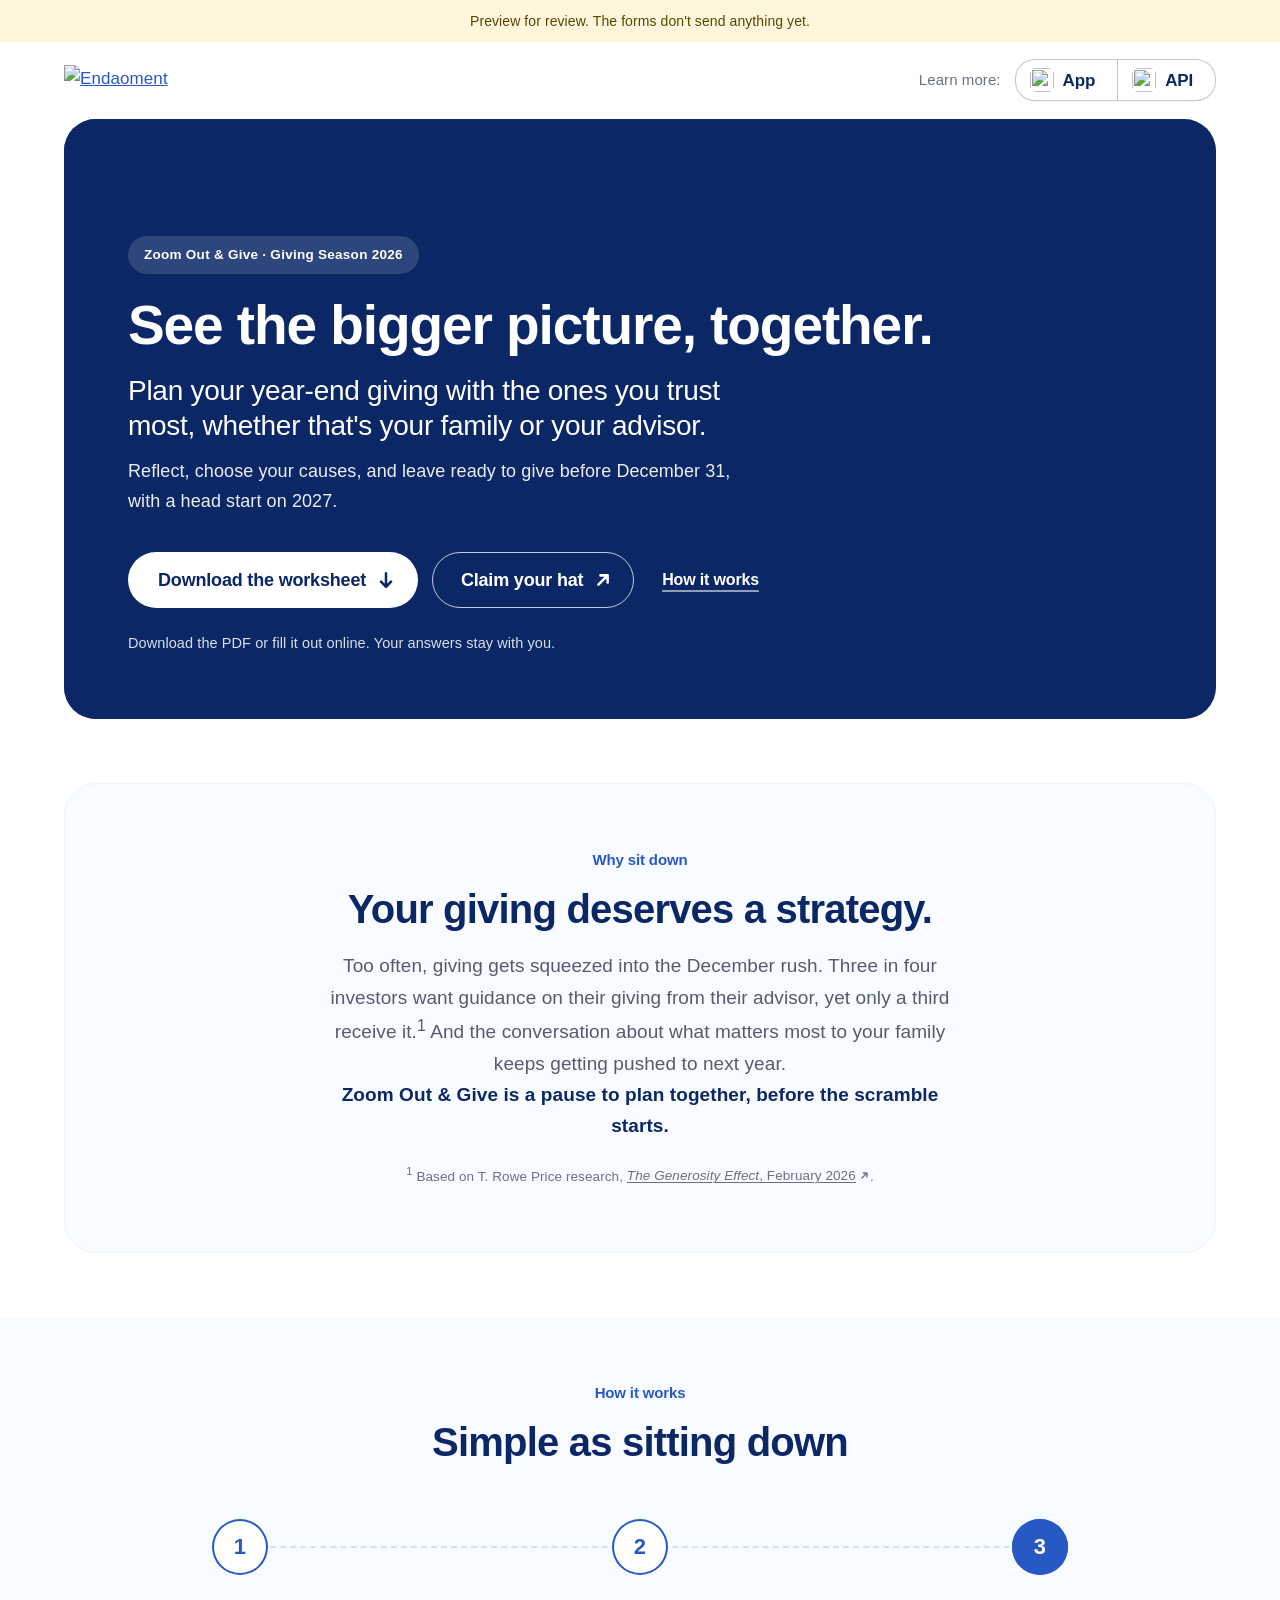
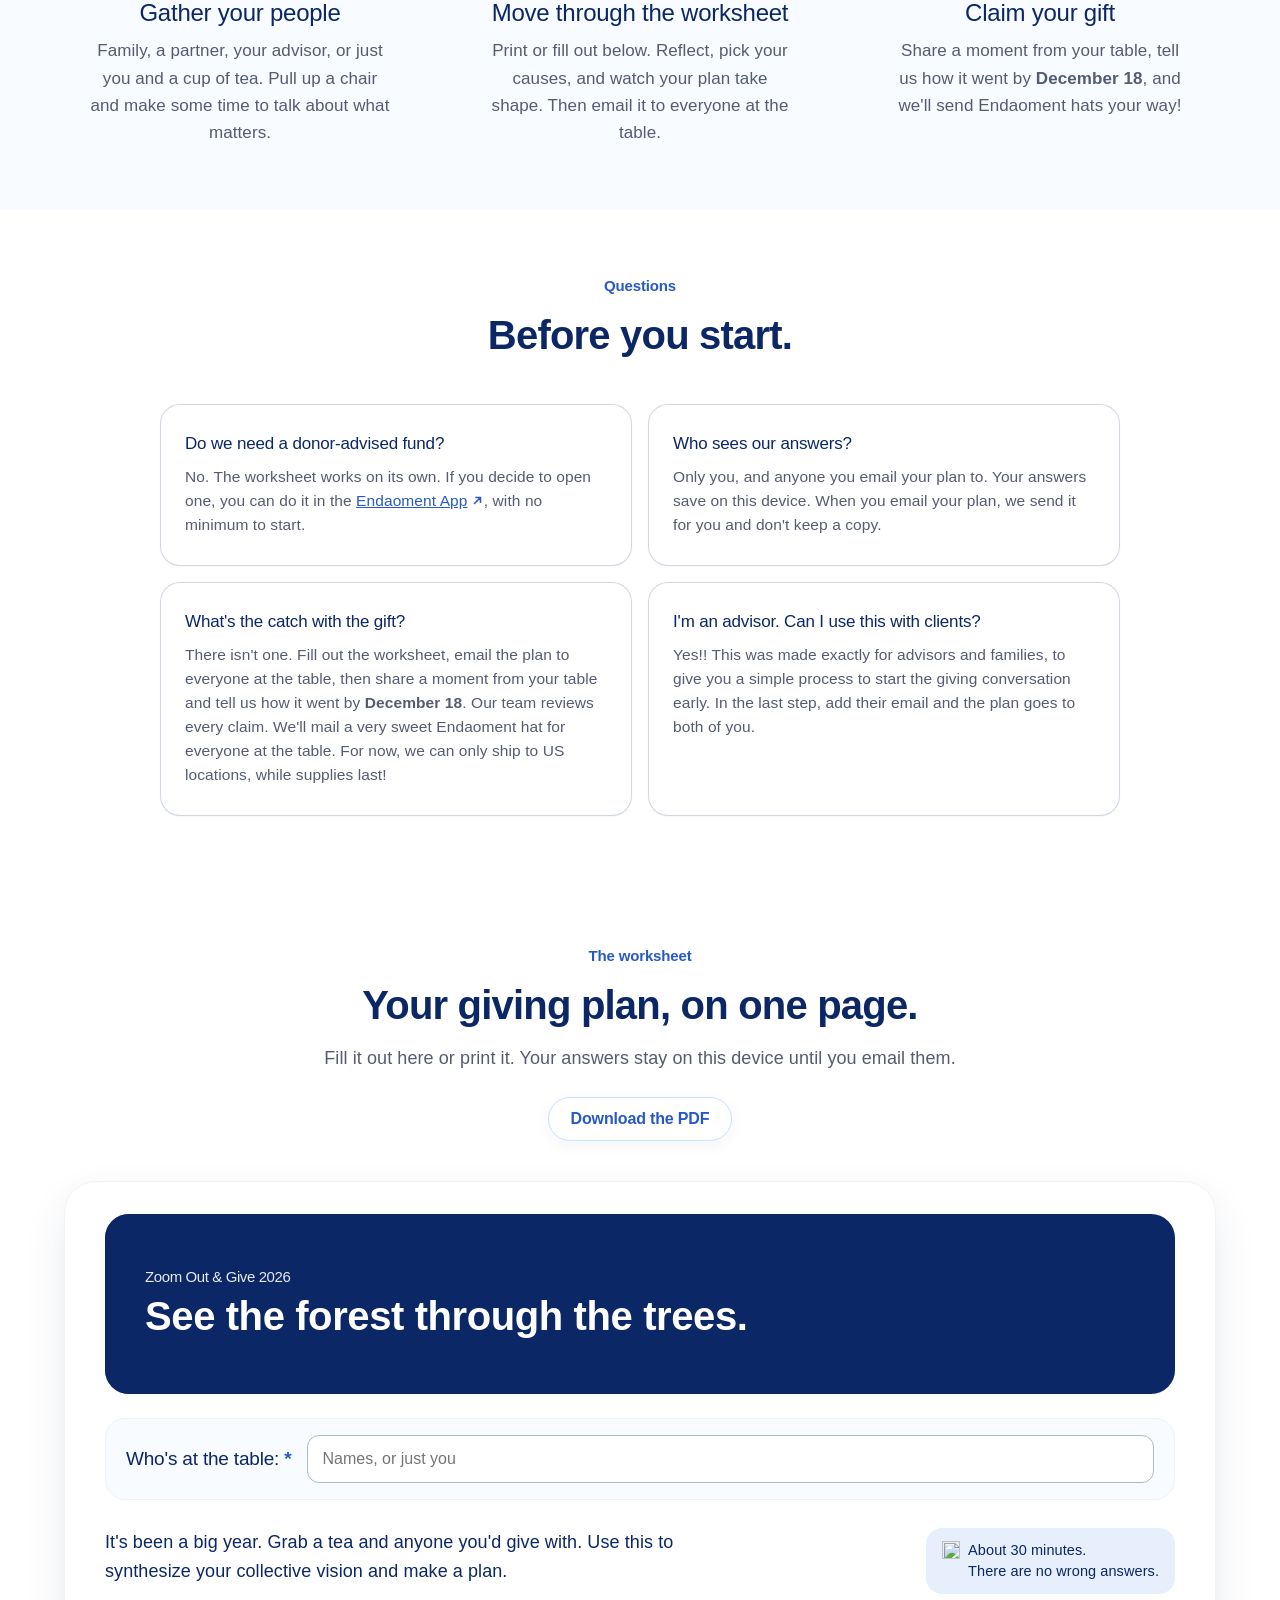
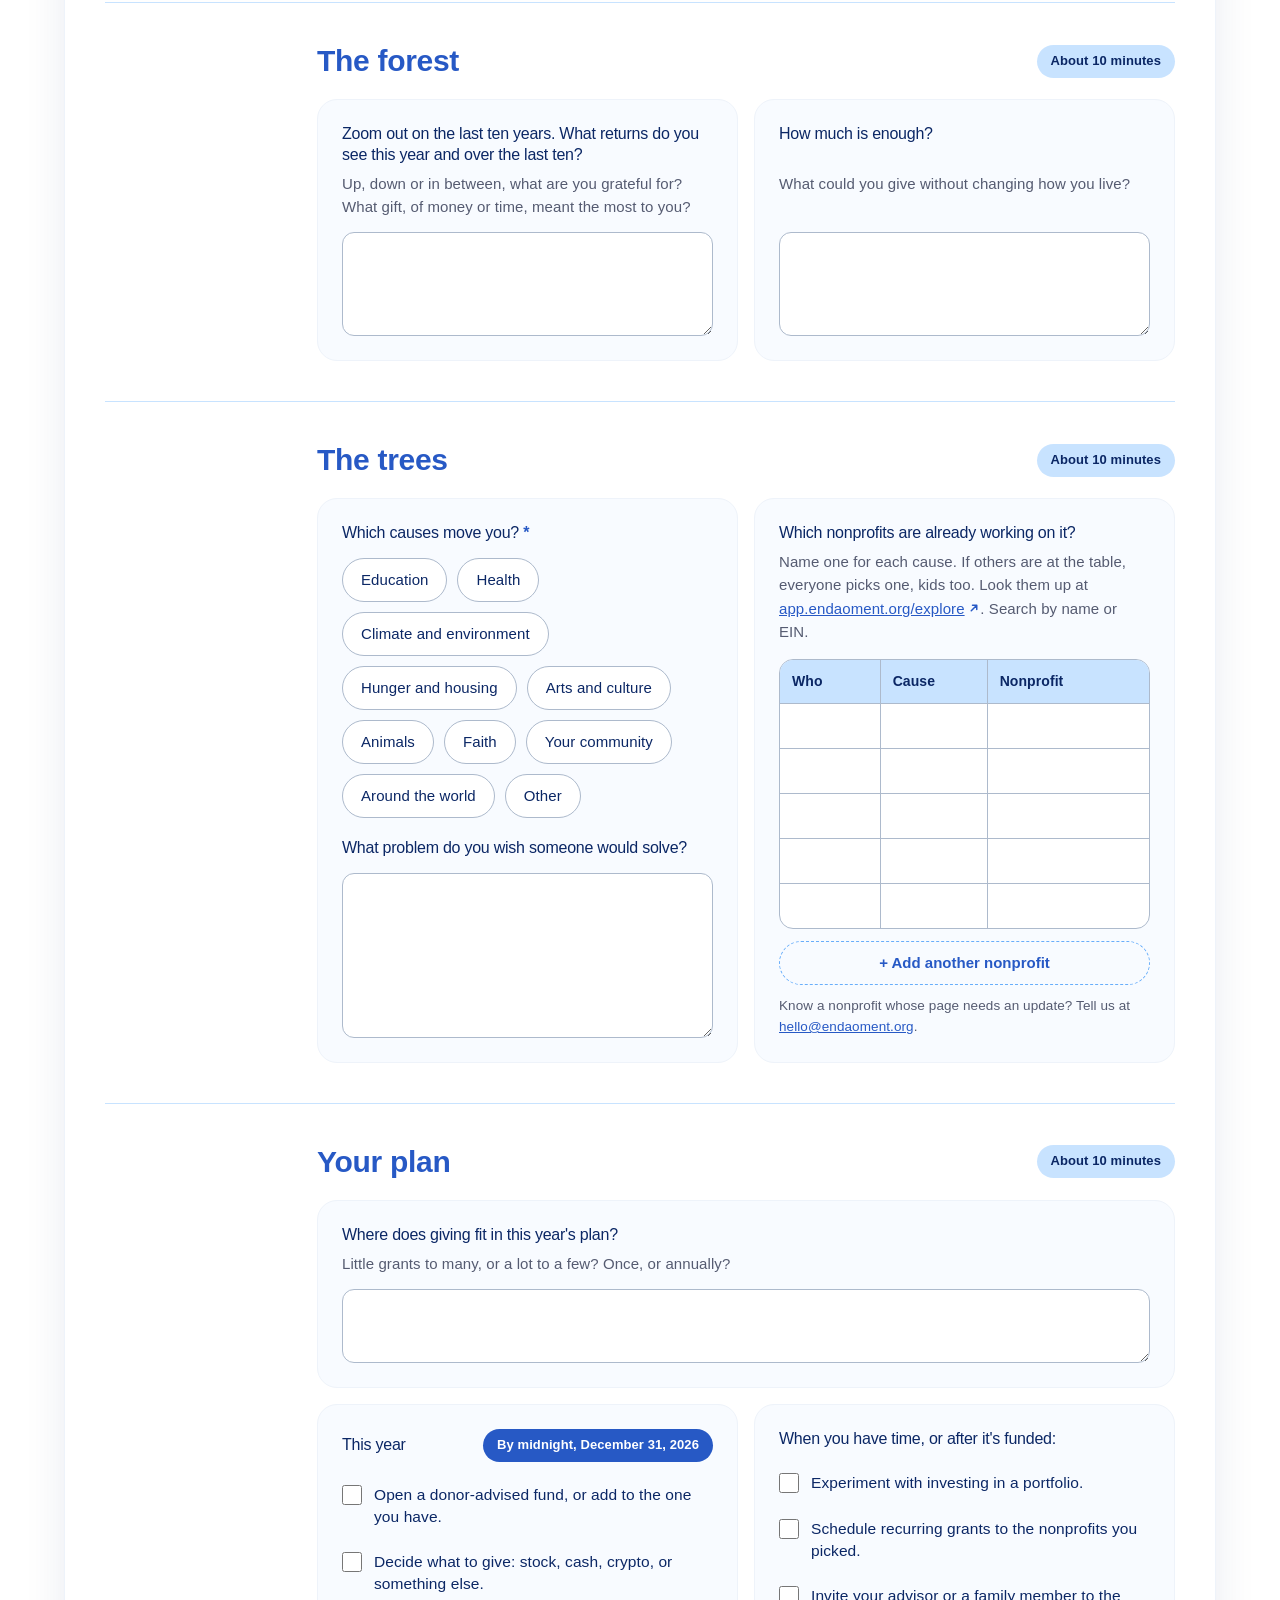
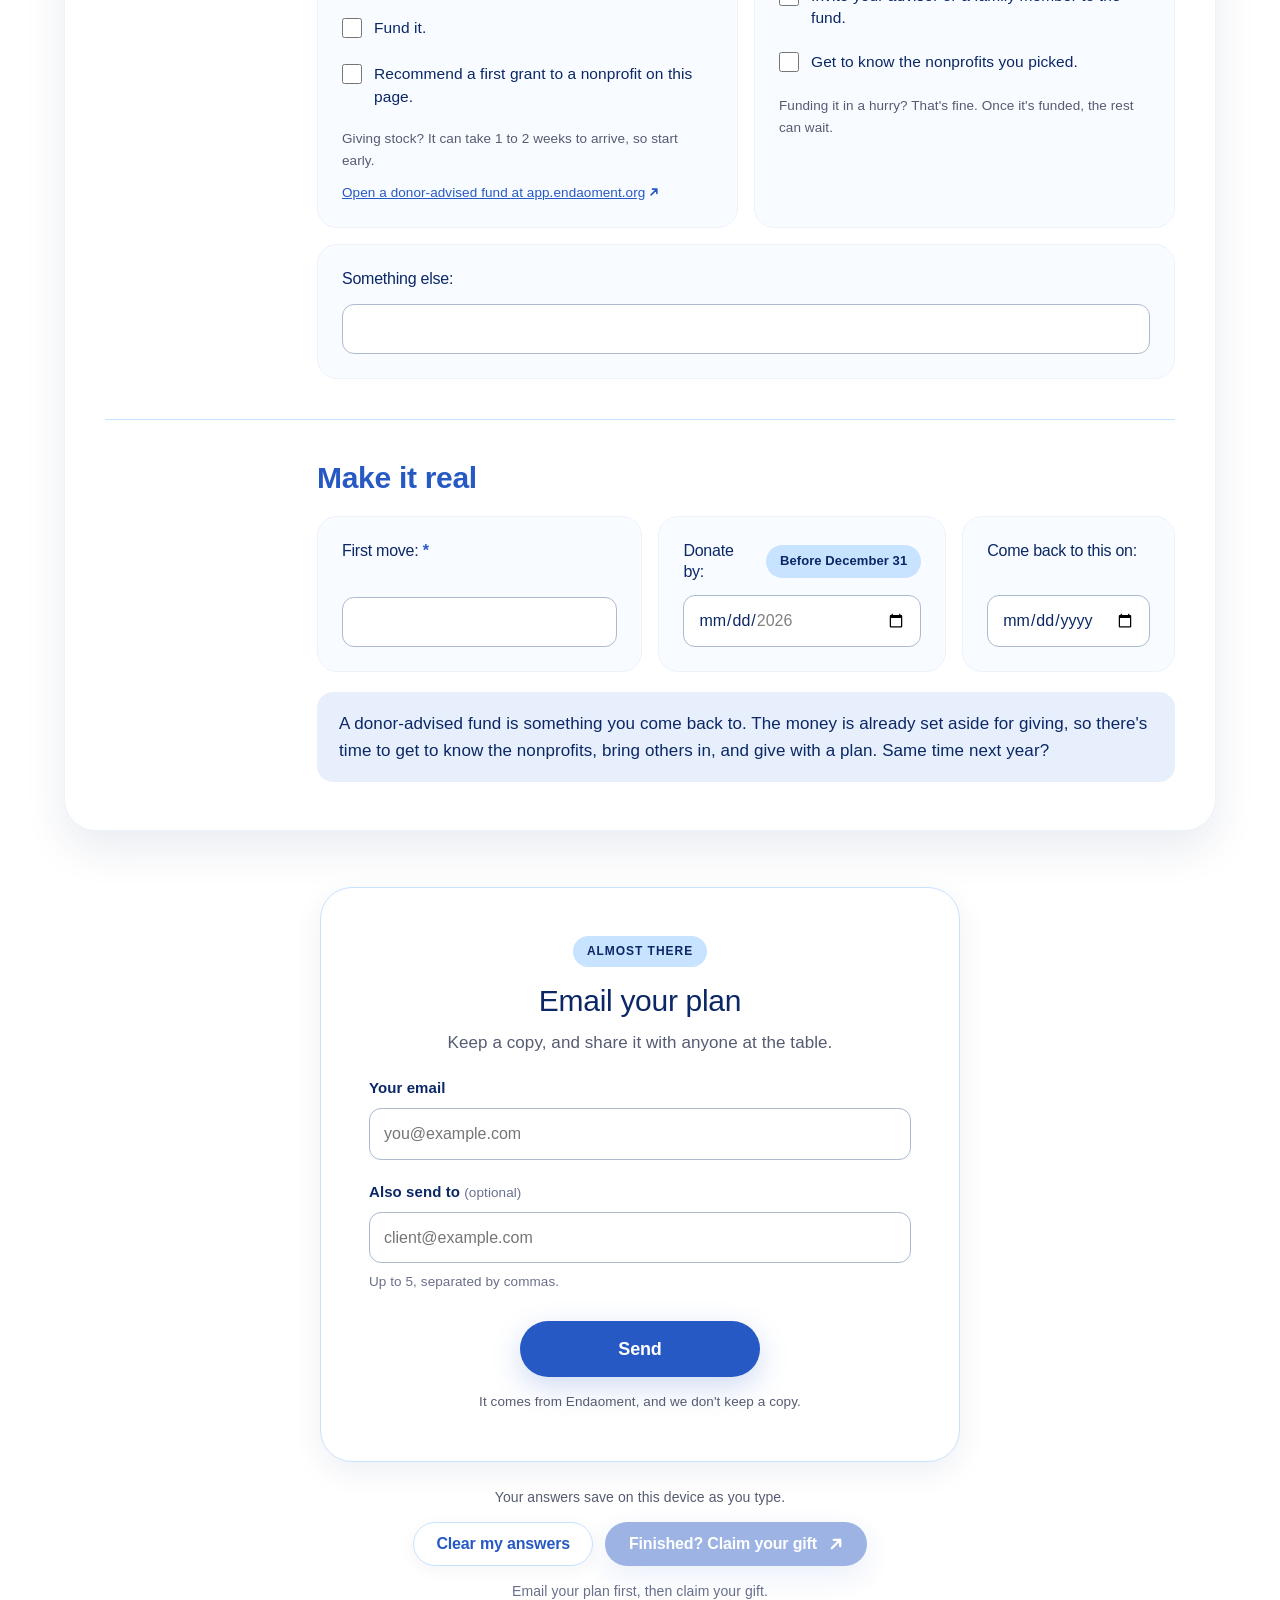
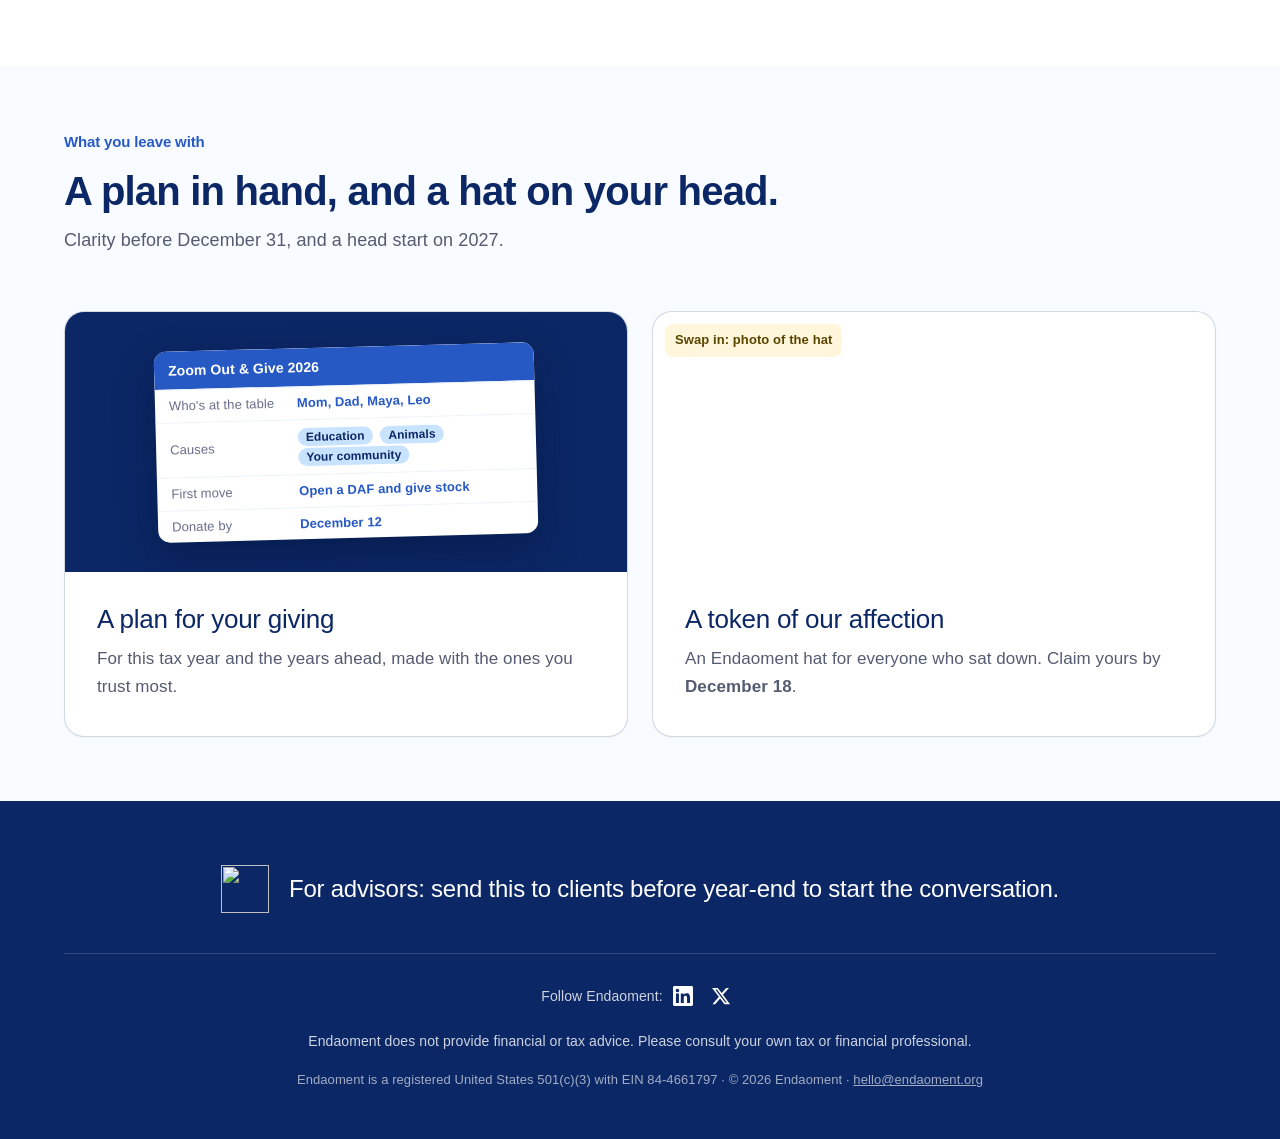
==== index.html @ 4a1931e8 "Claim intro: Haven't done it yet? in bold" ====
<!doctype html>
<html lang="en">
<head>
<meta charset="utf-8">
<meta name="viewport" content="width=device-width, initial-scale=1">
<title>Zoom Out &amp; Give 2026 | Endaoment</title>
<meta name="description" content="Zoom Out &amp; Give: a giving exercise for the end of the year. Plan your giving with your people on one page, then claim your gift.">
<meta property="og:title" content="Zoom Out &amp; Give 2026">
<meta property="og:description" content="See the bigger picture, together. Plan your year-end giving with the ones you trust most.">
<meta property="og:type" content="website">
<meta property="og:site_name" content="Endaoment">
<meta property="og:url" content="https://__SITE_URL__/">
<meta property="og:image" content="https://__SITE_URL__/assets/og.jpg">
<meta property="og:image:width" content="1200">
<meta property="og:image:height" content="630">
<meta name="twitter:card" content="summary_large_image">
<meta name="robots" content="noindex">
<meta name="color-scheme" content="light">
<link rel="preload" href="assets/forest.webp" as="image" type="image/webp">
<link rel="stylesheet" href="assets/site.css?v=boldnotyet">
</head>
<body>
<div class="preview-bar" id="preview-bar" hidden>Preview for review. The forms don't send anything yet.</div>

<header class="site-head">
  <div class="wrap">
    <a href="https://endaoment.org" aria-label="Endaoment home"><img src="assets/logo-endaoment-blue.svg" alt="Endaoment" width="145" height="30"></a>
    <nav class="head-links" aria-label="Learn more about Endaoment"><span class="head-label">Learn more:</span> <a href="https://endaoment.org/app" target="_blank" rel="noopener" aria-label="Endaoment App"><img src="assets/icon-endaoment-app.svg" alt="" width="24" height="24">App</a> <a href="https://endaoment.org/api" target="_blank" rel="noopener" aria-label="Endaoment API"><img src="assets/icon-endaoment-api.svg" alt="" width="24" height="24">API</a></nav>
  </div>
</header>

<main>
  <div class="wrap">
    <div class="hero">
      <div class="hero-inner">
        <span class="kicker">Zoom Out &amp; Give · Giving Season 2026</span>
        <h1>See the bigger picture, together.</h1>
        <p class="hero-what">Plan your year-end giving with the ones you trust most, whether that's your family or your advisor.</p>
        <p class="lede">Reflect, choose your causes, and leave ready to give before December 31, with a head start on 2027.</p>
        <div class="btn-row">
          <a class="btn btn-light" href="#worksheet" id="hero-ws">Start the worksheet</a>
          <a class="btn btn-ghost claim-link" href="claim/">Claim your hat</a>
          <a class="btn btn-quiet" href="#how">How it works</a>
        </div>
        <p class="meta">Download the PDF or fill it out online. Your answers stay with you.</p>
      </div>
    </div>
  </div>

  <section id="why">
    <div class="wrap">
      <div class="why-band">
        <div class="section-head">
          <div class="eyebrow">Why sit down</div>
          <h2>Your giving deserves a strategy.</h2>
          <div class="why-text">
            <p>Too often, giving gets squeezed into the December rush. Three in four investors want guidance on their giving from their advisor, yet only a third receive it.<sup>1</sup> And the conversation about what matters most to your family keeps getting pushed to next year.</p>
            <p>Zoom Out &amp; Give is a pause to plan together, before the scramble starts.</p>
            <p class="why-source"><sup>1</sup> Based on T. Rowe Price research, <a href="https://www.troweprice.com/en/us/press/2026/press-release--t--rowe-price-survey-finds-charitable-giving-plan" target="_blank" rel="noopener"><em>The Generosity Effect</em>, February 2026</a>.</p>
          </div>
        </div>
      </div>
    </div>
  </section>

  <section id="how">
    <div class="wrap">
      <div class="section-head">
        <div class="eyebrow">How it works</div>
        <h2>Simple as sitting down</h2>
      </div>
      <ol class="steps">
        <li><span class="num">1</span><h3>Gather your people</h3><p>Family, a partner, your advisor, or just you and a cup of tea. Pull up a chair and make some time to talk about what matters.</p></li>
        <li><span class="num">2</span><h3>Move through the worksheet</h3><p>Print or fill out below. Reflect, pick your causes, and watch your plan take shape. Then email it to everyone at the table.</p></li>
        <li><span class="num">3</span><h3>Claim your gift</h3><p>Share a moment from your table, tell us how it went by <strong>December 18</strong>, and we'll send Endaoment hats your way!</p></li>
      </ol>
    </div>
  </section>

  <section id="faq">
    <div class="wrap">
      <div class="section-head">
        <div class="eyebrow">Questions</div>
        <h2>Before you start.</h2>
      </div>
      <div class="faq">
        <article class="faq-card"><h3>Do we need a donor-advised fund?</h3><p>No. The worksheet works on its own. If you decide to open one, you can do it in the <a href="https://app.endaoment.org" target="_blank" rel="noopener">Endaoment App</a>, with no minimum to start.</p></article>
        <article class="faq-card"><h3>Who sees our answers?</h3><p>Only you, and anyone you email your plan to. Your answers save on this device. When you email your plan, we send it for you and don't keep a copy.</p></article>
        <article class="faq-card"><h3>What's the catch with the gift?</h3><p>There isn't one. Fill out the worksheet, email the plan to everyone at the table, then share a moment from your table and tell us how it went by <strong>December 18</strong>. Our team reviews every claim. We'll mail a very sweet Endaoment hat for everyone at the table. For now, we can only ship to US locations, while supplies last!</p></article>
        <article class="faq-card"><h3>I'm an advisor. Can I use this with clients?</h3><p>Yes!! This was made exactly for advisors and families, to give you a simple process to start the giving conversation early. In the last step, add their email and the plan goes to both of you.</p></article>
      </div>
    </div>
  </section>

  <section id="worksheet">
    <div class="wrap">
      <div class="ws-intro">
        <div class="section-head">
          <div class="eyebrow">The worksheet</div>
          <h2>Your giving plan, on one page.</h2>
          <p>Fill it out here or print it. Your answers stay on this device until you email them.</p>
        </div>
        <div class="btn-row">
          <a class="btn btn-outline" id="pdf-link" href="#" download>Download the PDF</a>
          <button class="btn btn-outline" type="button" id="print-btn">Download PDF</button>
        </div>
      </div>

      <form id="ws" autocomplete="off" onsubmit="return false">
        <div class="ws-banner"><h3><span class="small">Zoom Out &amp; Give 2026</span>See the forest through the trees.</h3></div>
        <div class="field-who"><label for="who">Who's at the table: <span class="req">*</span></label><input id="who" name="who" type="text" placeholder="Names, or just you"></div>
        <div class="ws-lead">
          <p>It's been a big year. Grab a tea and anyone you'd give with. Use this to synthesize your collective vision and make a plan.</p>
          <div class="time"><img src="assets/icon-clock.svg" alt="" width="18" height="18"><span>About 30 minutes.<br>There are no wrong answers.</span></div>
        </div>

        <div class="ws-section">
          <div class="ws-art" style="background-image:url(assets/hills.webp)" aria-hidden="true"></div>
          <div>
            <div class="ws-title"><h3>The forest</h3><span class="pill">About 10 minutes</span></div>
            <div class="ws-cards">
              <div class="ws-card">
                <label class="q" for="q-right">Zoom out on the last ten years. What returns do you see this year and over the last ten?</label>
                <p class="nudge">Up, down or in between, what are you grateful for? What gift, of money or time, meant the most to you?</p>
                <textarea id="q-right" name="right"></textarea>
              </div>
              <div class="ws-card">
                <label class="q" for="q-enough">How much is enough?</label>
                <p class="nudge">What could you give without changing how you live?</p>
                <textarea id="q-enough" name="enough"></textarea>
              </div>
            </div>
          </div>
        </div>

        <div class="ws-section">
          <div class="ws-art" style="background-image:url(assets/tree.webp)" aria-hidden="true"></div>
          <div>
            <div class="ws-title"><h3>The trees</h3><span class="pill">About 10 minutes</span></div>
            <div class="ws-cards">
              <div class="ws-card">
                <p class="q" id="causes-q">Which causes move you? <span class="req">*</span></p>
                <div class="chips" role="group" aria-labelledby="causes-q">
                  <label class="chip"><input type="checkbox" name="cause" value="Education"><span>Education</span></label>
                  <label class="chip"><input type="checkbox" name="cause" value="Health"><span>Health</span></label>
                  <label class="chip"><input type="checkbox" name="cause" value="Climate and environment"><span>Climate and environment</span></label>
                  <label class="chip"><input type="checkbox" name="cause" value="Hunger and housing"><span>Hunger and housing</span></label>
                  <label class="chip"><input type="checkbox" name="cause" value="Arts and culture"><span>Arts and culture</span></label>
                  <label class="chip"><input type="checkbox" name="cause" value="Animals"><span>Animals</span></label>
                  <label class="chip"><input type="checkbox" name="cause" value="Faith"><span>Faith</span></label>
                  <label class="chip"><input type="checkbox" name="cause" value="Your community"><span>Your community</span></label>
                  <label class="chip"><input type="checkbox" name="cause" value="Around the world"><span>Around the world</span></label>
                  <label class="chip"><input type="checkbox" name="cause" value="Other"><span>Other</span></label>
                </div>
                <input class="cause-other" id="cause-other" name="cause_other" type="text" maxlength="80" placeholder="What's the cause?" aria-label="Other cause" hidden>
                <label class="q" for="q-problem" style="display:block;margin-top:20px">What problem do you wish someone would solve?</label>
                <textarea id="q-problem" name="problem"></textarea>
              </div>
              <div class="ws-card">
                <p class="q">Which nonprofits are already working on it?</p>
                <p class="nudge">Name one for each cause. If others are at the table, everyone picks one, kids too. Look them up at <a href="https://app.endaoment.org/explore" target="_blank" rel="noopener">app.endaoment.org/explore</a>. Search by name or EIN.</p>
                <table class="np-table">
                  <thead><tr><th scope="col">Who</th><th scope="col">Cause</th><th scope="col">Nonprofit</th></tr></thead>
                  <tbody id="np-body"></tbody>
                </table>
                <button class="add-row no-print" type="button" id="np-add">+ Add another nonprofit</button>
                <p class="tiny">Know a nonprofit whose page needs an update? Tell us at <a href="mailto:hello@endaoment.org">hello@endaoment.org</a>.</p>
              </div>
            </div>
          </div>
        </div>

        <div class="ws-section">
          <div class="ws-art" style="background-image:url(assets/table.webp)" aria-hidden="true"></div>
          <div>
            <div class="ws-title"><h3>Your plan</h3><span class="pill">About 10 minutes</span></div>
            <div class="ws-cards">
              <div class="ws-card full">
                <label class="q" for="q-fit">Where does giving fit in this year's plan?</label>
                <p class="nudge">Little grants to many, or a lot to a few? Once, or annually?</p>
                <textarea id="q-fit" name="fit" style="min-height:70px"></textarea>
              </div>
              <div class="ws-card">
                <div class="plan-head"><p class="q">This year</p><span class="pill">By midnight, December 31, 2026</span></div>
                <ul class="checklist">
                  <li><label><input type="checkbox" name="now1">Open a donor-advised fund, or add to the one you have.</label></li>
                  <li><label><input type="checkbox" name="now2">Decide what to give: stock, cash, crypto, or something else.</label></li>
                  <li><label><input type="checkbox" name="now3">Fund it.</label></li>
                  <li><label><input type="checkbox" name="now4">Recommend a first grant to a nonprofit on this page.</label></li>
                </ul>
                <p class="tiny">Giving stock? It can take 1 to 2 weeks to arrive, so start early.</p>
                <p class="tiny"><a href="https://app.endaoment.org" target="_blank" rel="noopener">Open a donor-advised fund at app.endaoment.org</a></p>
              </div>
              <div class="ws-card">
                <p class="q">When you have time, or after it's funded:</p>
                <ul class="checklist">
                  <li><label><input type="checkbox" name="later1">Experiment with investing in a portfolio.</label></li>
                  <li><label><input type="checkbox" name="later2">Schedule recurring grants to the nonprofits you picked.</label></li>
                  <li><label><input type="checkbox" name="later3">Invite your advisor or a family member to the fund.</label></li>
                  <li><label><input type="checkbox" name="later4">Get to know the nonprofits you picked.</label></li>
                </ul>
                <p class="tiny">Funding it in a hurry? That's fine. Once it's funded, the rest can wait.</p>
              </div>
              <div class="ws-card full">
                <label class="q" for="q-else">Something else:</label>
                <input id="q-else" name="else" type="text">
              </div>
            </div>
          </div>
        </div>

        <div class="ws-section">
          <div class="ws-art" style="background-image:url(assets/night.webp)" aria-hidden="true"></div>
          <div>
            <div class="ws-title"><h3>Make it real</h3></div>
            <div class="commit">
              <div class="ws-card"><label class="q" for="c-move">First move: <span class="req">*</span></label><input id="c-move" name="move" type="text"></div>
              <div class="ws-card"><div class="plan-head"><label class="q" for="c-done">Donate by:</label><span class="pill soft">Before December 31</span></div><input id="c-done" name="done" type="date" min="2026-10-01" max="2026-12-31"></div>
              <div class="ws-card"><label class="q" for="c-back">Come back to this on:</label><input id="c-back" name="back" type="date" min="2026-10-01"></div>
            </div>
            <p class="daf-note">A donor-advised fund is something you come back to. The money is already set aside for giving, so there's time to get to know the nonprofits, bring others in, and give with a plan. Same time next year?</p>
          </div>
        </div>
        <p class="print-foot"><strong>Finished? Claim a free Endaoment hat here: <span class="site-url">[final Endaoment link]</span></strong> Tag us on X or LinkedIn. For advisors: send this to clients before year-end to start the conversation. Endaoment does not provide financial or tax advice. Please consult your own tax or financial professional.</p>
      </form>

      <div class="email-self no-print" id="email-self">
        <form id="email-form" novalidate>
          <p hidden><label>Leave this empty <input name="website" tabindex="-1" autocomplete="off"></label></p>
          <span class="step-tag">Almost there</span>
          <h3>Email your plan</h3>
          <p>Keep a copy, and share it with anyone at the table.</p>
          <div class="field">
            <label for="self-email">Your email</label>
            <input id="self-email" name="email" type="email" autocomplete="email" placeholder="you@example.com" required>
          </div>
          <div class="field">
            <label for="cc-emails">Also send to <span class="help">(optional)</span></label>
            <input id="cc-emails" type="text" inputmode="email" autocomplete="off" placeholder="client@example.com">
            <span class="help">Up to 5, separated by commas.</span>
          </div>
          <div class="captcha-slot" id="email-captcha"></div>
          <div class="send-row"><button class="btn btn-primary" type="submit" id="email-btn">Send</button></div>
          <p class="tiny">It comes from Endaoment, and we don't keep a copy.</p>
          <p class="msg" id="email-msg" role="status" hidden></p>
        </form>
      </div>

      <div class="ws-actions">
        <span class="saved" id="saved" aria-live="polite">Your answers save on this device as you type.</span>
        <div class="btn-row">
          <button class="btn btn-outline" type="button" id="clear-btn">Clear my answers</button>
          <a class="btn btn-primary claim-link done-locked" href="claim/?done=1" id="done-btn" aria-disabled="true" tabindex="-1">Finished? Claim your gift</a>
        </div>
        <p class="finish-note" id="finish-note">Email your plan first, then claim your gift.</p>
      </div>
    </div>
  </section>

  <section id="get">
    <div class="wrap">
      <div class="section-head">
        <div class="eyebrow">What you leave with</div>
        <h2>A plan in hand, and a hat on your head.</h2>
        <p>Clarity before December 31, and a head start on 2027.</p>
      </div>
      <div class="get-grid">
        <article class="get-card">
          <div class="art sheet-mock" aria-hidden="true">
            <div class="sheet">
              <div class="sheet-band">Zoom Out &amp; Give 2026</div>
              <div class="sheet-row"><span class="k">Who's at the table</span><span class="v">Mom, Dad, Maya, Leo</span></div>
              <div class="sheet-row"><span class="k">Causes</span><span class="v"><i>Education</i> <i>Animals</i> <i>Your community</i></span></div>
              <div class="sheet-row"><span class="k">First move</span><span class="v">Open a DAF and give stock</span></div>
              <div class="sheet-row"><span class="k">Donate by</span><span class="v">December 12</span></div>
            </div>
          </div>
          <div class="body">
            <h3>A plan for your giving</h3>
            <p>For this tax year and the years ahead, made with the ones you trust most.</p>
          </div>
        </article>
        <article class="get-card">
          <div class="art" style="background-image:url(assets/table.webp);background-position:center 35%" role="img" aria-label="A family around a table, planning together"><span class="asset-todo">Swap in: photo of the hat</span></div>
          <div class="body">
            <h3>A token of our affection</h3>
            <p>An Endaoment hat for everyone who sat down. Claim yours by <strong>December 18</strong>.</p>
          </div>
        </article>
      </div>
    </div>
  </section>

</main>

<footer class="site-foot">
  <div class="wrap">
    <div class="advisor-note"><img src="assets/icon-advisors.svg" alt="" width="48" height="48"><p>For advisors: send this to clients before year-end to start the conversation.</p></div>
    <div class="foot-row">
      <span class="socials">Follow Endaoment: <a href="https://www.linkedin.com/company/endaoment" target="_blank" rel="noopener"><svg viewBox="0 0 24 24" width="20" height="20" fill="currentColor" aria-hidden="true" focusable="false"><path d="M20.447 20.452h-3.554v-5.569c0-1.328-.027-3.037-1.852-3.037-1.853 0-2.136 1.445-2.136 2.939v5.667H9.351V9h3.414v1.561h.046c.477-.9 1.637-1.85 3.37-1.85 3.601 0 4.267 2.37 4.267 5.455v6.286zM5.337 7.433c-1.144 0-2.063-.926-2.063-2.065 0-1.138.92-2.063 2.063-2.063 1.14 0 2.064.925 2.064 2.063 0 1.139-.925 2.065-2.064 2.065zm1.782 13.019H3.555V9h3.564v11.452zM22.225 0H1.771C.792 0 0 .774 0 1.729v20.542C0 23.227.792 24 1.771 24h20.451C23.2 24 24 23.227 24 22.271V1.729C24 .774 23.2 0 22.222 0h.003z"></path></svg><span class="sr-only">LinkedIn</span></a> <a href="https://x.com/endaomentdotorg" target="_blank" rel="noopener"><svg viewBox="0 0 24 24" width="20" height="20" fill="currentColor" aria-hidden="true" focusable="false"><path d="M18.244 2.25h3.308l-7.227 8.26 8.502 11.24H16.17l-5.214-6.817L4.99 21.75H1.68l7.73-8.835L1.254 2.25H8.08l4.713 6.231zm-1.161 17.52h1.833L7.084 4.126H5.117z"></path></svg><span class="sr-only">X</span></a></span>
      <span>Endaoment does not provide financial or tax advice. Please consult your own tax or financial professional.</span>
    </div>
    <p class="foot-legal">Endaoment is a registered United States 501(c)(3) with <span class="nw">EIN 84-4661797</span> · <span class="nw">© 2026 Endaoment</span> · <a class="nw" href="mailto:hello@endaoment.org">hello@endaoment.org</a></p>
  </div>
</footer>

<script>
/* Settings. pdfUrl: the final worksheet PDF from Atra, once it exists. */
const CONFIG = {
  pdfUrl: "assets/zoom-out-and-give-worksheet.pdf",
  sendPlanUrl: "/api/zoom-out-and-give/send-plan",   // the endpoint that emails the plan through Mailjet (engineering-handoff.md)
  siteUrl: "",               // the final Endaoment address of this page, e.g. https://endaoment.org/zoomout. Until it's set, links show "[final Endaoment link]".
  maxCc: 5,
  turnstileSiteKey: "",      // Cloudflare Turnstile site key from Endaoment (engineering-handoff.md). Empty = no checkbox.
  liveHosts: []              // add the page's host here if it is not on endaoment.org
};
// The forms only send on Endaoment's own site (endaoment.org or a subdomain, or a host in liveHosts).
// Anywhere else (this computer, a review link) the page runs as a preview and sends nothing.
const IS_PREVIEW = location.protocol === "file:" || !(location.hostname === "endaoment.org" || location.hostname.endsWith(".endaoment.org") || CONFIG.liveHosts.includes(location.hostname));
if (IS_PREVIEW) { document.getElementById("preview-bar").hidden = false; document.documentElement.classList.add("is-preview"); }

const store = {
  get(k){ try { return JSON.parse(localStorage.getItem(k)); } catch(e){ return null; } },
  set(k,v){ try { localStorage.setItem(k, JSON.stringify(v)); return true; } catch(e){ return false; } },
  del(k){ try { localStorage.removeItem(k); } catch(e){} }
};
const loadedAt = Date.now();
const $ = (s, r=document) => r.querySelector(s);
const $$ = (s, r=document) => Array.from(r.querySelectorAll(s));

/* Nonprofit table: five rows like the paper sheet, plus as many more as people add */
const npBody = $("#np-body");
function addNpRow(){
  const i = npBody.rows.length + 1;
  const tr = document.createElement("tr");
  ["who","cause","nonprofit"].forEach(col => {
    const td = document.createElement("td");
    const inp = document.createElement("textarea");
    inp.rows = 1; inp.name = `np_${col}_${i}`;
    inp.setAttribute("aria-label", `${col[0].toUpperCase()+col.slice(1)}, row ${i}`);
    td.appendChild(inp); tr.appendChild(td);
  });
  npBody.appendChild(tr);
  return tr;
}
for (let i = 1; i <= 5; i++) addNpRow();
/* Rebuild any extra rows saved on this device before the answers are filled back in */
(() => {
  let saved = null; try { saved = JSON.parse(localStorage.getItem("zog2026-worksheet")); } catch(e) {}
  const rows = Math.max(0, ...Object.keys(saved || {}).map(k => (k.match(/^np_\w+?_(\d+)$/) || [])[1] || 0).map(Number));
  while (npBody.rows.length < rows) addNpRow();
})();
$("#np-add").addEventListener("click", () => { const tr = addNpRow(); $("textarea", tr).focus(); });
/* Long names wrap: each cell grows to fit what's typed. Enter moves to the next cell instead of adding a line. */
const fitCell = el => { el.style.height = "auto"; el.style.height = el.scrollHeight + "px"; };
npBody.addEventListener("input", e => { if (e.target.tagName === "TEXTAREA") fitCell(e.target); });
npBody.addEventListener("keydown", e => {
  if (e.key !== "Enter" || e.target.tagName !== "TEXTAREA") return;
  e.preventDefault();
  const cells = $$("textarea", npBody), next = cells[cells.indexOf(e.target) + 1];
  if (next) next.focus();
});

/* PDF link */
const pdf = $("#pdf-link");
if (CONFIG.pdfUrl) {
  pdf.href = CONFIG.pdfUrl;
  $("#print-btn").hidden = true;
  const hero = $("#hero-ws"); hero.href = CONFIG.pdfUrl; hero.textContent = "Download the worksheet"; hero.setAttribute("download", "");
}
else { pdf.hidden = true; }

/* Worksheet autosave */
const WS_KEY = "zog2026-worksheet";
const ws = $("#ws");
function readWs(){
  const data = {};
  $$("input,textarea", ws).forEach(el => {
    if (el.type === "checkbox") { if (el.name === "cause") { (data.cause = data.cause || []); if (el.checked) data.cause.push(el.value); } else data[el.name] = el.checked; }
    else data[el.name] = el.value;
  });
  return data;
}
function writeWs(data){
  if (!data) return;
  $$("input,textarea", ws).forEach(el => {
    if (el.type === "checkbox") el.checked = el.name === "cause" ? (data.cause || []).includes(el.value) : !!data[el.name];
    else if (data[el.name] != null) el.value = data[el.name];
  });
}
writeWs(store.get(WS_KEY));
/* "Other" opens a box to name the cause; saved answers reopen it */
const otherChip = $('input[name="cause"][value="Other"]'), otherBox = $("#cause-other");
const syncOther = focus => { otherBox.hidden = !otherChip.checked; if (focus && otherChip.checked) otherBox.focus(); };
otherChip.addEventListener("change", () => syncOther(true));
syncOther(false);
$$("textarea", npBody).forEach(fitCell);
let saveTimer;
ws.addEventListener("input", () => {
  clearTimeout(saveTimer);
  saveTimer = setTimeout(() => {
    $("#saved").textContent = store.set(WS_KEY, readWs()) ? "Saved on this device." : "Your browser isn't saving answers. Print them before you leave.";
  }, 400);
});
$("#clear-btn").addEventListener("click", () => {
  if (!confirm("Clear every answer on this worksheet?")) return;
  ws.reset(); store.del(WS_KEY); $("#saved").textContent = "Cleared.";
  $$("textarea", npBody).forEach(fitCell); syncOther(false);
});
$("#print-btn").addEventListener("click", () => window.print());

/* The plan as plain text: every answer with its question, for the email */
function worksheetText(){
  const d = readWs(), lines = ["My Zoom Out & Give plan", ""];
  const add = (label, v) => { if (v && String(v).trim()) lines.push(label + " " + String(v).trim(), ""); };
  const lab = name => { const el = $(`[name="${name}"]`, ws); const l = el && (el.id ? $(`label[for="${el.id}"]`) : el.closest("label")); return l ? l.textContent.replace(/\s*\*\s*$/, "").trim() : name; };   // drop the required-field star
  ["who","right","enough"].forEach(n => add(lab(n), d[n]));
  if ((d.cause || []).length) add("Causes:", d.cause.map(c => c === "Other" && (d.cause_other || "").trim() ? d.cause_other.trim() : c).join(", "));
  add(lab("problem"), d.problem);
  const nps = Array.from({ length: npBody.rows.length }, (_, k) => k + 1).map(i => [d[`np_who_${i}`], d[`np_cause_${i}`], d[`np_nonprofit_${i}`]].filter(Boolean).join(" / ")).filter(Boolean);
  if (nps.length) add("Nonprofits (who / cause / nonprofit):", "\n" + nps.join("\n"));
  add(lab("fit"), d.fit);
  const done = $$("input[type=checkbox]", ws).filter(el => el.name !== "cause" && el.checked).map(el => "- " + (el.closest("label") ? el.closest("label").textContent.trim() : el.name));
  if (done.length) add("Checked off:", "\n" + done.join("\n"));
  ["else","move","done","back"].forEach(n => add(lab(n), d[n]));
  lines.push("Zoom Out & Give 2026, from Endaoment.");
  return lines.join("\n");
}

/* Email the plan. Endaoment's endpoint sends it through Mailjet to the visitor and anyone they added; nothing is stored.
   If the send fails, the visitor can still open the plan in their own email app. */
const EMAIL_KEY = "zog2026-email";
const isEmail = v => /^[^@\s,;]+@[^@\s,;]+\.[^@\s,;]+$/.test(v);
function unlockDone(note){
  const b = $("#done-btn"); b.classList.remove("done-locked"); b.removeAttribute("aria-disabled"); b.removeAttribute("tabindex");
  $("#finish-note").textContent = note || "Your plan is on its way to your inbox. Now claim your gift.";
}
try { const e = localStorage.getItem(EMAIL_KEY); if (e) { $("#self-email").value = e; unlockDone(); } } catch(e) {}
const mailtoHref = (self, others) => "mailto:" + encodeURIComponent(self) + "?" + (others.length ? "cc=" + others.map(encodeURIComponent).join(",") + "&" : "") +
  "subject=" + encodeURIComponent("Our Zoom Out & Give plan") + "&body=" + encodeURIComponent(worksheetText());
function say(text, link){
  const msg = $("#email-msg"); msg.textContent = text; msg.hidden = false;
  if (link) { const a = document.createElement("a"); a.href = link.href; a.textContent = link.text; msg.append(" ", a); }
}
$("#email-form").addEventListener("submit", async e => {
  e.preventDefault();
  const f = e.target, email = $("#self-email"), btn = $("#email-btn");
  const self = email.value.trim();
  const others = [...new Set($("#cc-emails").value.split(/[\s,;]+/).filter(Boolean))].filter(x => x.toLowerCase() !== self.toLowerCase());
  const missing = [
    [$("#who"), !$("#who").value.trim(), "who's at the table"],
    [$("input[name=cause]", ws), !$$("input[name=cause]:checked", ws).length, "at least one cause"],
    [$("#c-move"), !$("#c-move").value.trim(), "your first move"]
  ].filter(m => m[1]);
  $$(".needs").forEach(el => el.classList.remove("needs"));
  if (missing.length) {
    missing.forEach(m => (m[0].closest(".ws-card, .field-who") || m[0]).classList.add("needs"));
    say("Almost there. Fill in " + missing.map(m => m[2]).join(", ").replace(/, ([^,]*)$/, " and $1") + " first.");
    missing[0][0].scrollIntoView({ block: "center" }); if (missing[0][0].type !== "checkbox") missing[0][0].focus();
    return;
  }
  if (!isEmail(self)) { say("Add your email address to finish."); email.focus(); return; }
  const captcha = (f.querySelector("[name='cf-turnstile-response']") || {}).value || "";
  if (CONFIG.turnstileSiteKey && !IS_PREVIEW && !captcha) { say("Tick the box above the button, then send."); return; }
  const bad = others.filter(x => !isEmail(x));
  if (bad.length) { say("Check this email: " + bad[0]); $("#cc-emails").focus(); return; }
  if (others.length > CONFIG.maxCc) { say("You can add up to " + CONFIG.maxCc + " more emails."); $("#cc-emails").focus(); return; }
  try { localStorage.setItem(EMAIL_KEY, self); } catch(err) {}
  if (IS_PREVIEW) {
    unlockDone();
    say("Preview: on the live page, this emails your plan from Endaoment to you" + (others.length ? " and " + others.length + " more" : "") + ".", { href: mailtoHref(self, others), text: "See it in your email app." });
    return;
  }
  btn.disabled = true; const label = btn.textContent; btn.textContent = "Sending...";
  let ok = false;
  try {
    const res = await fetch(CONFIG.sendPlanUrl, { method: "POST", headers: { "Content-Type": "application/json" }, body: JSON.stringify({
      email: self, cc: others, plan: worksheetText(), captcha,
      website: f.elements.website.value, secondsOnPage: Math.round((Date.now() - loadedAt) / 1000)
    }) });
    ok = res.ok && (await res.json()).ok;
  } catch(err) {}
  btn.disabled = false; btn.textContent = label;
  if (ok) { unlockDone(); say("Sent. Check your inbox" + (others.length ? ", and theirs" : "") + ". If it isn't there in a few minutes, look in spam."); }
  else say("We couldn't send it just now.", { href: mailtoHref(self, others), text: "Open it in your email app instead." });
});

/* Clear the "needs" outline as soon as they fill a required field */
ws.addEventListener("input", e => { const c = e.target.closest(".needs"); if (c) c.classList.remove("needs"); });
ws.addEventListener("change", e => { const c = e.target.closest(".needs"); if (c) c.classList.remove("needs"); });

/* Spam check: Cloudflare Turnstile, only once Endaoment adds its site key and only on the live page */
function mountCaptcha(id){
  if (!CONFIG.turnstileSiteKey || IS_PREVIEW) return;
  const el = document.getElementById(id); el.classList.add("cf-turnstile"); el.dataset.sitekey = CONFIG.turnstileSiteKey;
  if (!document.getElementById("cf-ts")) { const s = document.createElement("script"); s.id = "cf-ts"; s.src = "https://challenges.cloudflare.com/turnstile/v0/api.js"; s.async = true; s.defer = true; document.head.appendChild(s); }
}
mountCaptcha("email-captcha");

/* The printed sheet shows this page's own claim link */
/* On Endaoment's own site the page knows its address; anywhere else (a review link) it stays a placeholder */
const PAGE_URL = CONFIG.siteUrl || (IS_PREVIEW ? "" : location.origin + location.pathname.replace(/[^/]*$/, ""));
if (PAGE_URL) $$(".site-url").forEach(s => { s.textContent = PAGE_URL.replace(/^https?:\/\//, "").replace(/\/?$/, "/") + "claim/"; });

/* UTM passthrough */
const qs = new URLSearchParams(location.search);
/* Carry the link's tags onto the claim page, so each claim still shows its channel */
const utm = new URLSearchParams();
["utm_source","utm_medium","utm_campaign","utm_content"].forEach(k => { if (qs.get(k)) utm.set(k, qs.get(k)); });
if ([...utm.keys()].length) $$(".claim-link").forEach(a => { const u = new URL(a.getAttribute("href"), location.href); utm.forEach((v, k) => u.searchParams.set(k, v)); a.href = u.href; });

</script>
<script>(()=>{const h=document.querySelector(".site-head");if(!h)return;const f=()=>h.classList.toggle("scrolled",scrollY>4);addEventListener("scroll",f,{passive:true});f();})();</script>
<script src="assets/edit-mode.js?v=boldnotyet"></script>
</body>
</html>
---- assets/site.css ----
@font-face{font-family:"ZOGHaptik";src:url(https://endaoment.org/_next/static/media/753bbbfe6f50dbc1-s.p.otf) format("opentype");font-weight:500;font-display:swap}
@font-face{font-family:"ZOGHaptik";src:url(https://endaoment.org/_next/static/media/7c0518813d70e01f-s.p.otf) format("opentype");font-weight:700;font-display:swap}
@font-face{font-family:"ZOGGraphik";src:url(https://endaoment.org/_next/static/media/83115c761e2f2a1f-s.p.woff) format("woff");font-weight:400;font-display:swap}
@font-face{font-family:"ZOGGraphik";src:url(https://endaoment.org/_next/static/media/52cb4cf1255a79b4-s.p.woff) format("woff");font-weight:500;font-display:swap}
@font-face{font-family:"ZOGGraphik";src:url(https://endaoment.org/_next/static/media/9d57aec928e56462-s.p.woff) format("woff");font-weight:600;font-display:swap}

:root{
  --blue-900:#0B2765; --blue-800:#163C90; --blue-700:#2759C5; --blue-400:#69AEFA; --blue-200:#C8E3FF; --sky:#6C9CF5;
  --slate-050:#F8FBFF; --slate-100:#EEF3FA; --slate-400:#ADBACC; --slate-600:#696F8C; --slate-700:#555B71;
  --panel:#E6EFFB; --white:#FFFFFF; --error:#B3261E;
  --display:"ZOGHaptik","Helvetica Neue",Arial,sans-serif;
  --body:"ZOGGraphik","Helvetica Neue",Arial,sans-serif;
  --radius-lg:28px; --radius-md:18px; --radius-sm:12px;
  --gutter:16px; --max:1120px;
}
*{box-sizing:border-box}
html{scroll-behavior:smooth;-webkit-text-size-adjust:100%}
body{margin:0;background:var(--white);color:var(--slate-700);font-family:var(--body);font-size:17px;line-height:1.6;
  font-feature-settings:"ss01" 0,"ss02" 0,"ss03" 0,"ss04" 0,"salt" 0,"lnum" 1;-webkit-font-smoothing:antialiased}
h1,h2,h3{font-family:var(--display);font-weight:700;color:var(--blue-900);margin:0;letter-spacing:-.01em;line-height:1.05;
  font-feature-settings:"ss01" 0,"ss02" 0,"ss03" 0,"ss04" 0,"salt" 0,"lnum" 1}
p{margin:0}
a{color:var(--blue-700)}
img{display:block;max-width:100%}
.wrap{max-width:var(--max);margin:0 auto;padding:0 var(--gutter)}
[hidden]{display:none!important}
.sr-only{position:absolute;width:1px;height:1px;padding:0;margin:-1px;overflow:hidden;clip:rect(0,0,0,0);border:0}

/* Buttons */
.btn{display:inline-flex;align-items:center;justify-content:center;gap:8px;min-height:52px;padding:0 26px;border-radius:999px;
  font-family:var(--body);font-weight:600;font-size:16px;text-decoration:none;border:2px solid transparent;cursor:pointer;
  transition:transform .15s ease,background-color .15s ease,box-shadow .15s ease}
.btn:hover{transform:translateY(-1px)}
.btn:focus-visible{outline:3px solid var(--blue-400);outline-offset:3px}
.btn-primary{background:var(--blue-700);color:var(--white)}
.btn-primary:hover{background:var(--blue-800)}
.btn-light{background:var(--white);color:var(--blue-900)}
.btn-ghost{background:transparent;color:var(--white);border-color:rgba(255,255,255,.7)}
.btn-ghost:hover{background:rgba(255,255,255,.12)}
.btn-outline{background:var(--white);color:var(--blue-700);border-color:var(--blue-200)}
.btn-outline:hover{border-color:var(--blue-700)}
.btn-row{display:flex;flex-wrap:wrap;gap:12px}

/* Header */
.site-head{padding:22px 0}
.site-head .wrap{display:flex;align-items:center;justify-content:space-between;gap:16px}
.site-head img{height:30px;width:auto}
.site-head a.daf-link{font-weight:600;font-size:15px;text-decoration:none;color:var(--blue-700)}
.site-head a.daf-link:hover{text-decoration:underline}

/* Hero */
.hero{position:relative;border-radius:var(--radius-lg);overflow:hidden;min-height:560px;display:flex;align-items:flex-end;
  background:var(--blue-900) url(forest.webp) 0% 58%/150% auto no-repeat}
.hero::before{content:"";position:absolute;inset:0;
  background:linear-gradient(90deg,rgba(11,39,101,.88) 0%,rgba(11,39,101,.66) 48%,rgba(11,39,101,0) 82%)}
.hero-inner{position:relative;padding:56px;max-width:780px;color:var(--white)}
.kicker{display:inline-block;font-weight:600;font-size:14px;letter-spacing:.02em;padding:7px 14px;border-radius:999px;
  background:rgba(255,255,255,.16);color:var(--white);backdrop-filter:blur(4px);margin-bottom:20px}
.hero h1{color:var(--white);font-size:clamp(44px,6.4vw,76px)}
.hero p.lede{font-size:20px;line-height:1.6;margin-top:20px;color:rgba(255,255,255,.94);max-width:600px}
.hero p.lede+p.lede{margin-top:14px}
.hero .btn-row{margin-top:30px}
.hero .meta{display:flex;align-items:center;gap:8px;margin-top:22px;font-size:15px;color:rgba(255,255,255,.85)}
.hero .meta img{width:18px;height:18px;filter:brightness(0) invert(1);opacity:.85}

/* Section scaffolding */
section{padding:88px 0 0}
.eyebrow{font-weight:600;font-size:13px;letter-spacing:.08em;text-transform:uppercase;color:var(--blue-700);margin-bottom:14px}
/* Section headers: headline left, supporting line right on wide screens, so the row is used and the headline breaks cleanly */
.section-head{display:grid;grid-template-columns:minmax(0,1.1fr) minmax(0,1fr);column-gap:64px;align-items:end;margin-bottom:48px}
.section-head .eyebrow{grid-column:1/-1}
.section-head h2{grid-column:1;font-size:clamp(34px,4.2vw,48px);text-wrap:balance}
.section-head p{grid-column:2;margin:0;font-size:18px;line-height:1.6;max-width:480px;padding-bottom:4px}

/* What you get */
.get-grid{display:grid;grid-template-columns:1fr 1fr;gap:20px}
.get-card{background:var(--slate-100);border-radius:var(--radius-md);overflow:hidden;display:flex;flex-direction:column}
.get-card .art{height:220px;background-size:cover;background-position:center}
.get-card .body{padding:28px 28px 32px}
.get-card h3{font-size:28px;text-wrap:balance}
.get-card p{margin-top:10px}

/* Steps */
.steps{display:grid;grid-template-columns:repeat(3,1fr);gap:20px;counter-reset:step;list-style:none;margin:0;padding:0}
.steps li{border-top:2px solid var(--blue-200);padding-top:20px}
.steps .num{display:inline-flex;align-items:center;justify-content:center;width:36px;height:36px;border-radius:50%;
  background:var(--blue-700);color:var(--white);font-family:var(--display);font-weight:700;font-size:18px;margin-bottom:14px}
.steps h3{font-size:24px}
.steps p{margin-top:8px}

/* Worksheet */
.ws-intro{display:flex;flex-wrap:wrap;align-items:flex-end;justify-content:space-between;gap:24px;margin-bottom:32px}
.ws-intro .section-head{display:block;max-width:640px;margin-bottom:0}
.ws-intro .section-head p{margin-top:16px;max-width:none;padding:0}
.ws-banner{border-radius:var(--radius-md);overflow:hidden;position:relative;height:150px;
  background:var(--blue-900) url(table-wide.webp) center/cover no-repeat;display:flex;align-items:center;padding:0 32px}
.ws-banner::before{content:"";position:absolute;inset:0;background:linear-gradient(90deg,rgba(11,39,101,.78),rgba(11,39,101,.1) 70%)}
.ws-banner h3{position:relative;color:var(--white);font-size:clamp(26px,3.4vw,38px)}
.ws-banner .small{display:block;font-family:var(--body);font-weight:500;font-size:15px;margin-bottom:6px;opacity:.9}
.field-who{margin:16px 0 0;background:var(--slate-100);border-radius:var(--radius-sm);padding:14px 18px;display:flex;align-items:center;gap:14px}
.field-who label{font-weight:600;color:var(--blue-900);white-space:nowrap}
.field-who input{flex:1;border:0;background:transparent;font:inherit;color:var(--blue-900);padding:6px 0;border-bottom:1.5px solid var(--slate-400);min-width:0}
.ws-lead{display:flex;justify-content:space-between;gap:24px;margin:18px 0 6px;flex-wrap:wrap}
.ws-lead p{max-width:640px;font-size:18px;color:var(--blue-900)}
.ws-lead .time{display:flex;gap:8px;align-items:flex-start;font-size:15px}
.ws-lead .time img{width:18px;height:18px;margin-top:3px}

.ws-section{display:grid;grid-template-columns:150px 1fr;gap:24px;padding:28px 0;border-top:1.5px solid var(--slate-400)}
.ws-section:last-of-type{border-bottom:1.5px solid var(--slate-400)}
.ws-art{border-radius:var(--radius-sm);background-size:cover;background-position:center;min-height:150px}
.ws-title{display:flex;align-items:center;justify-content:space-between;gap:12px;margin-bottom:16px}
.ws-title h3{font-size:32px;color:var(--blue-700)}
.pill{display:inline-block;background:var(--blue-700);color:var(--white);font-weight:600;font-size:13px;padding:6px 14px;border-radius:999px;white-space:nowrap}
.pill.soft{background:var(--blue-200);color:var(--blue-900)}
.ws-cards{display:grid;grid-template-columns:1fr 1fr;gap:14px}
.ws-card{background:var(--slate-100);border-radius:var(--radius-sm);padding:20px;display:flex;flex-direction:column}
.ws-card>textarea:last-child{flex:1}
.ws-card.full{grid-column:1/-1}
.ws-card .q{font-weight:600;color:var(--blue-900);font-size:17px}
.ws-card .nudge{font-size:14.5px;line-height:1.55;color:var(--slate-700);margin-top:4px}
.ws-card textarea,.ws-card input[type=text],.ws-card input[type=date]{width:100%;margin-top:12px;border:1.5px solid var(--slate-400);border-radius:10px;
  background:var(--white);font:inherit;font-size:16px;color:var(--blue-900);padding:10px 12px}
.ws-card textarea{min-height:96px;resize:vertical}
.ws-card textarea:focus,.ws-card input:focus,.claim input:focus,.claim textarea:focus,.claim select:focus{outline:3px solid var(--blue-200);border-color:var(--blue-700)}
.chips{display:flex;flex-wrap:wrap;gap:8px;margin-top:14px}
.chip{position:relative}
.chip input{position:absolute;opacity:0;width:1px;height:1px}
.chip span{display:inline-block;padding:8px 14px;border-radius:999px;border:1.5px solid var(--slate-400);background:var(--white);font-size:15px;color:var(--blue-900);cursor:pointer;user-select:none}
.chip input:checked+span{background:var(--blue-700);border-color:var(--blue-700);color:var(--white)}
.chip input:focus-visible+span{outline:3px solid var(--blue-400);outline-offset:2px}
.np-table{width:100%;border-collapse:separate;border-spacing:0;margin-top:14px;background:var(--white);border:1.5px solid var(--slate-400);border-radius:10px;overflow:hidden}
.np-table th{background:var(--blue-200);color:var(--blue-900);font-weight:600;font-size:14px;text-align:left;padding:8px 10px}
.np-table td{border-top:1px solid var(--slate-400);padding:0}
.np-table td+td,.np-table th+th{border-left:1px solid var(--slate-400)}
.ws-card .np-table input{width:100%;margin:0;border:0;border-radius:0;font:inherit;font-size:15px;color:var(--blue-900);padding:10px;background:transparent}
.np-table input:focus{outline:2px solid var(--blue-400);outline-offset:-2px}
.tiny{font-size:13.5px;color:var(--slate-700);margin-top:10px}
.checklist{list-style:none;margin:12px 0 0;padding:0;display:grid;gap:10px}
.checklist label{display:flex;gap:12px;align-items:flex-start;cursor:pointer;color:var(--blue-900);font-size:15.5px}
.checklist input{width:20px;height:20px;margin:2px 0 0;accent-color:var(--blue-700);flex:none}
.plan-head{display:flex;align-items:center;justify-content:space-between;gap:10px;flex-wrap:wrap}
.commit{display:grid;grid-template-columns:repeat(3,1fr);gap:14px}
.daf-note{margin-top:16px;color:var(--blue-900)}
.ws-actions{display:flex;flex-wrap:wrap;gap:12px;align-items:center;justify-content:space-between;margin-top:28px}
.ws-actions .saved{font-size:14px;color:var(--slate-700)}

/* Claim */
.claim-section{margin-top:88px;padding:88px 0;background:var(--blue-900) url(night.webp) center top/cover no-repeat;position:relative}
.claim-section::before{content:"";position:absolute;inset:0;background:linear-gradient(180deg,rgba(11,39,101,.2) 0%,rgba(11,39,101,.75) 45%,var(--blue-900) 100%)}
.claim-section .wrap{position:relative}
.claim-section .section-head h2,.claim-section .section-head p{color:var(--white)}
.claim-section .eyebrow{color:var(--blue-200)}
.claim{background:var(--white);border-radius:var(--radius-lg);padding:40px;max-width:760px;margin:0 auto;box-shadow:0 30px 80px rgba(3,14,45,.35)}
.claim-section .section-head{display:block;max-width:680px;margin-left:auto;margin-right:auto;text-align:center}
.claim-section .section-head p{margin-top:16px;max-width:none;padding:0}
.claim fieldset{border:0;margin:0;padding:0 0 28px}
.claim fieldset+fieldset{border-top:1.5px solid var(--slate-100);padding-top:28px}
.claim legend+*{clear:both}
.claim legend{float:left;width:100%;font-family:var(--display);font-weight:700;font-size:24px;color:var(--blue-900);padding:0;margin-bottom:10px;display:flex;gap:10px;align-items:center}
.claim legend .opt{font-family:var(--body);font-weight:500;font-size:13px;color:var(--slate-600);background:var(--slate-100);border-radius:999px;padding:3px 10px}
.claim .help{font-size:15px;color:var(--slate-700);margin-bottom:14px}
.grid2{display:grid;grid-template-columns:1fr 1fr;gap:14px}
.grid3{display:grid;grid-template-columns:2fr 1fr 1fr;gap:14px}
.f{display:flex;flex-direction:column;gap:6px;margin-top:14px}
.f label{font-weight:600;font-size:14.5px;color:var(--blue-900)}
.f label .req{color:var(--blue-700)}
.claim input[type=text],.claim input[type=email],.claim select,.claim textarea{border:1.5px solid var(--slate-400);border-radius:10px;font:inherit;font-size:16px;color:var(--blue-900);padding:12px;background:var(--white);width:100%}
.claim textarea{min-height:110px;resize:vertical}
.check{display:flex;gap:12px;align-items:flex-start;margin-top:14px;cursor:pointer;color:var(--blue-900)}
.check input{width:22px;height:22px;margin:1px 0 0;accent-color:var(--blue-700);flex:none}
.check.big{background:var(--slate-100);border-radius:var(--radius-sm);padding:16px;font-weight:600}
.err{color:var(--error);font-size:14px;display:none}
.invalid .err{display:block}
.invalid input,.invalid textarea,.invalid select{border-color:var(--error)!important}
.daf-box{display:flex;gap:16px;align-items:center;background:var(--slate-100);border-radius:var(--radius-sm);padding:18px}
.daf-box p{flex:1;color:var(--blue-900);font-size:15.5px}
.claim .chips{margin-top:0}
.claim .chip span{padding:11px 20px;font-size:16px}
.hat-count .chip span{min-width:60px;text-align:center;font-weight:600;font-size:17px}
.claim .help+.f{margin-top:0}
.not-yet{margin-top:16px;background:var(--slate-100);border-radius:var(--radius-sm);padding:14px 16px;color:var(--blue-900)}
#claim-form.is-not-yet .after-yes{display:none}
#claim-form.is-not-yet .q-done{padding-bottom:0}
.hp{position:absolute;left:-9999px;top:auto;width:1px;height:1px;overflow:hidden}
.submit-row{display:flex;flex-direction:column;align-items:center;gap:12px;padding-top:8px}
.submit-row .btn{min-width:260px}
.privacy{font-size:13.5px;color:var(--slate-700);text-align:center;max-width:460px}
.form-msg{margin-top:12px;color:var(--error);font-weight:600;text-align:center}
.success{display:none;text-align:center;padding:12px 0}
.success h3{font-size:36px}
.success p{margin:12px auto 0;max-width:480px}
.success .btn-row{justify-content:center;margin-top:24px}
.preview-flag{display:none;margin:18px auto 0;max-width:480px;font-size:13.5px;background:#FFF6DB;color:#5A4500;border-radius:10px;padding:10px 14px}

/* Footer */
.site-foot{background:var(--blue-900);color:rgba(255,255,255,.8);padding:0 0 40px}
.advisor-note{display:flex;gap:16px;align-items:center;border-top:1px solid rgba(255,255,255,.18);padding-top:32px}
.advisor-note img{width:48px;height:48px;flex:none}
.advisor-note p{font-family:var(--display);font-weight:700;font-size:22px;color:var(--white);line-height:1.25}
.foot-row{display:flex;flex-wrap:wrap;justify-content:space-between;gap:12px;margin-top:28px;font-size:14px}
.foot-row a{color:var(--white)}

/* Responsive */
@media (max-width:900px){
  .section-head{grid-template-columns:1fr;margin-bottom:36px}
  .section-head p{grid-column:1;margin-top:16px;max-width:none;padding:0}
  .get-grid,.ws-cards,.commit{grid-template-columns:1fr}
  .steps{grid-template-columns:1fr}
  .ws-section{grid-template-columns:1fr}
  .ws-art{min-height:120px}
}
@media (max-width:640px){
  body{font-size:16px}
  section{padding-top:64px}
  .site-head img{height:24px}
  .hero{min-height:640px;background-size:cover;background-position:42% center}
  .hero::before{background:linear-gradient(0deg,rgba(11,39,101,.92) 0%,rgba(11,39,101,.8) 60%,rgba(11,39,101,.4) 100%)}
  .hero-inner{padding:28px 22px}
  .hero p.lede{font-size:18px}
  .hero .btn-row .btn{flex:1 1 100%}
  .get-card .art{height:170px}
  .ws-banner{padding:0 20px;height:130px}
  .ws-title h3{font-size:28px}
  .field-who{flex-direction:column;align-items:stretch;gap:4px}
  .claim{padding:24px 18px;border-radius:22px}
  .claim-section{padding:64px 0;margin-top:64px}
  .grid2,.grid3{grid-template-columns:1fr}
  .claim legend{font-size:21px}
  .daf-box{flex-direction:column;align-items:stretch}
  .daf-box .btn-row .btn{flex:1}
  .submit-row .btn{width:100%;min-width:0}
  .advisor-note p{font-size:19px}
}

/* Print: the worksheet only, answers included */
@media print{
  @page{size:letter;margin:.5in}
  body{font-size:11pt}
  .site-head,.hero,#get,#how,.ws-actions,.claim-section,.site-foot,.ws-intro,.no-print{display:none!important}
  section{padding:0}
  .ws-banner{height:90px;-webkit-print-color-adjust:exact;print-color-adjust:exact}
  .ws-art{display:none}
  .ws-section{grid-template-columns:1fr;padding:12px 0;break-inside:avoid}
  .ws-card,.chip span,.np-table th,.pill{-webkit-print-color-adjust:exact;print-color-adjust:exact}
  .ws-card textarea{min-height:60px;border-color:#999}
  .print-foot{display:block!important;margin-top:12px;font-size:9pt;color:#555}
}
.print-foot{display:none}

/* Thanks page */
.thanks-wrap{padding:72px 0 96px}
.thanks{background:var(--white);border-radius:var(--radius-lg);padding:44px 40px;max-width:640px;margin:0 auto;text-align:center;box-shadow:0 30px 80px rgba(3,14,45,.35)}
.thanks h1{font-size:clamp(34px,5vw,48px)}
.thanks p{margin:14px auto 0;max-width:480px}
.thanks .btn-row{justify-content:center;margin-top:26px}
.thanks .back{display:inline-block;margin-top:22px;font-weight:600}
.captcha{display:flex;justify-content:center;margin-bottom:16px;min-height:0}
@media (max-width:640px){.thanks{padding:28px 20px;border-radius:22px}.thanks .btn-row .btn{flex:1 1 100%}}
.preview-bar{background:#FFF6DB;color:#5A4500;font-size:14px;font-weight:500;text-align:center;padding:10px 16px}

/* Design System 2.0 alignment (Oct 22): buttons and fields follow the 2.0 component rules.
   Shape and type only. Colors stay the Giving Season ID. */
.btn{min-height:44px;padding:0 22px;font-family:var(--display);font-weight:700;font-size:16px;letter-spacing:-.01em}
.hero .btn,.submit-row .btn{min-height:56px;padding:0 28px;font-size:18px}
.btn-primary{box-shadow:0 10px 30px rgba(39,89,197,.2)}
.btn-outline{border-width:1px}
.ws-card textarea,.ws-card input[type=text],.ws-card input[type=date],.claim input[type=text],.claim input[type=email],.claim select,.claim textarea{border-radius:12px}

/* Add another nonprofit row (worksheet table) */
.add-row{margin-top:10px;background:none;border:1px dashed var(--slate-400);border-radius:999px;padding:8px 16px;font:inherit;font-size:15px;font-weight:600;color:var(--blue-700);cursor:pointer}
.add-row:hover{border-color:var(--blue-700)}
.add-row:focus-visible{outline:3px solid var(--blue-400);outline-offset:2px}

/* Landing order (Oct 22): one main button up top, a why band, a sample of the filled-in sheet, questions, a quote */
.hero-alt{margin-top:16px;font-size:15px}
.hero-alt a{color:var(--white);font-weight:600;text-decoration:underline;text-underline-offset:3px}
.why-band{background:var(--slate-100);border-radius:var(--radius-lg);padding:48px 56px}
.why-band .section-head{margin-bottom:0}
.get-card .art.sheet-mock{height:auto;min-height:220px;display:flex;align-items:center;justify-content:center;padding:22px 18px;background:var(--blue-900) url(hills.webp) center/cover no-repeat}
.sheet{width:min(100%,380px);background:var(--white);border-radius:12px;overflow:hidden;box-shadow:0 18px 40px rgba(3,14,45,.35);transform:rotate(-1.5deg)}
.sheet-band{background:var(--blue-700);color:var(--white);font-family:var(--display);font-weight:700;font-size:14px;padding:8px 14px}
.sheet-row{display:grid;grid-template-columns:118px 1fr;gap:10px;align-items:center;padding:7px 14px;border-top:1px solid var(--slate-100);font-size:13px;line-height:1.35}
.sheet-row .k{color:var(--slate-600)}
.sheet-row .v{color:var(--blue-700);font-weight:600}
.sheet-row .v i{font-style:normal;display:inline-block;background:var(--blue-200);color:var(--blue-900);border-radius:999px;padding:1px 8px;margin:1px 4px 1px 0;font-size:12px}
.asset-todo{display:none}
.is-preview .asset-todo{display:inline-block;margin:12px;background:#FFF6DB;color:#5A4500;font-size:13px;font-weight:600;padding:6px 10px;border-radius:8px}
.faq{max-width:820px;border-top:1.5px solid var(--slate-400)}
.faq details{border-bottom:1.5px solid var(--slate-400)}
.faq summary{cursor:pointer;list-style:none;display:flex;justify-content:space-between;align-items:center;gap:16px;padding:20px 0;font-family:var(--display);font-weight:700;font-size:21px;line-height:1.25;letter-spacing:-.01em;color:var(--blue-900)}
.faq summary::-webkit-details-marker{display:none}
.faq summary::after{content:"+";flex:none;font-size:26px;line-height:1;color:var(--blue-700)}
.faq details[open] summary::after{content:"\2212"}
.faq summary:focus-visible{outline:3px solid var(--blue-400);outline-offset:4px;border-radius:6px}
.faq details p{padding:0 0 22px;max-width:680px}
.quote{position:relative;overflow:hidden;margin:0;padding:64px 56px;border-radius:var(--radius-lg);text-align:center;background:var(--blue-900) url(night.webp) center/cover no-repeat}
.quote::before{content:"";position:absolute;inset:0;background:rgba(11,39,101,.72)}
.quote>*{position:relative}
.quote blockquote{margin:0}
.quote blockquote p{max-width:820px;margin:0 auto;font-family:var(--display);font-weight:700;font-size:clamp(28px,3.6vw,44px);line-height:1.12;letter-spacing:-.01em;color:var(--white);text-wrap:balance}
.quote figcaption{margin-top:20px;font-size:16px;color:rgba(255,255,255,.85)}
.quote figcaption strong{font-weight:600;color:var(--white)}
@media (max-width:640px){
  .why-band{padding:32px 22px}
  .faq summary{font-size:19px}
  .quote{padding:40px 22px}
}
@media print{#why,#faq,#proof{display:none!important}}

/* Benefits list under What you leave with */
.benefits{list-style:none;margin:28px 0 0;padding:0;display:grid;grid-template-columns:repeat(5,1fr);gap:20px}
@media (max-width:900px){.benefits{grid-template-columns:1fr 1fr}}
@media (max-width:520px){.benefits{grid-template-columns:1fr}}
.benefits li{border-top:2px solid var(--blue-200);padding-top:16px}
.benefits h3{font-size:19px;line-height:1.2}
.benefits p{margin-top:6px;font-size:15.5px}

/* Round 2 (Oct 22): why text in two lines, questions as blocks, CTA bands */
.why-text{grid-column:2}
.why-text p{padding:0}
.why-text p+p{margin-top:12px;font-weight:600;color:var(--blue-900)}
.faq{max-width:none;border:0;display:grid;grid-template-columns:repeat(3,1fr);gap:16px}
.faq-card{background:var(--slate-100);border-radius:var(--radius-md);padding:26px 26px 28px}
.faq-card h3{font-size:21px;line-height:1.2;text-wrap:balance}
.faq-card p{margin-top:10px;font-size:15.5px}
.cta-band{position:relative;overflow:hidden;padding:56px;border-radius:var(--radius-lg);text-align:center;background:var(--blue-900) url(night.webp) center/cover no-repeat}
.cta-band::before{content:"";position:absolute;inset:0;background:rgba(11,39,101,.7)}
.cta-band>*{position:relative}
.cta-band h2{color:var(--white);font-size:clamp(32px,4vw,46px)}
.cta-band p{margin:12px auto 0;max-width:520px;color:rgba(255,255,255,.9);font-size:18px}
.cta-band .btn-row{justify-content:center;margin-top:26px}
.cta-band .btn{min-height:56px;padding:0 28px;font-size:18px}
#help{padding-bottom:88px}
.help-band{display:flex;flex-wrap:wrap;align-items:center;justify-content:space-between;gap:24px;background:var(--slate-100);border-radius:var(--radius-lg);padding:40px 48px}
.help-band h2{font-size:clamp(26px,3vw,34px)}
.help-band p{margin-top:8px;max-width:560px}
@media (max-width:900px){
  .why-text{grid-column:1;margin-top:16px}
  .faq{grid-template-columns:1fr 1fr}
}
@media (max-width:640px){
  .faq{grid-template-columns:1fr}
  .cta-band{padding:40px 22px}
  .cta-band .btn{width:100%}
  .help-band{padding:28px 22px}
  .help-band .btn-row,.help-band .btn{width:100%}
  #help{padding-bottom:64px}
}
@media print{#start,#help{display:none!important}}

/* Thanks page: LinkedIn post templates */
.thanks{max-width:860px}
.share{margin-top:32px;padding-top:28px;border-top:1.5px solid var(--slate-100);text-align:left}
.share h2{font-size:28px;text-align:center}
.share .share-help{text-align:center;margin:8px auto 0;max-width:560px;font-size:15.5px}
.share-cards{display:grid;grid-template-columns:1fr 1fr;gap:16px;margin-top:22px}
.share-card{display:flex;flex-direction:column;gap:14px;background:var(--slate-100);border-radius:var(--radius-md);padding:22px}
.share-who{font-weight:600;font-size:13px;letter-spacing:.08em;text-transform:uppercase;color:var(--blue-700)}
.share-text{white-space:pre-line;margin:0!important;max-width:none!important;font-size:15px;line-height:1.55;color:var(--blue-900);background:var(--white);border-radius:12px;padding:16px;flex:1}
.share-card .btn{align-self:flex-start}
.share-actions{justify-content:center;margin-top:20px}
@media (max-width:700px){.share-cards{grid-template-columns:1fr}.share-card .btn{align-self:stretch}}

/* Design sweep (Oct 22) */
.faq-more{background:var(--white);border:1.5px dashed var(--blue-200);display:flex;flex-direction:column;align-items:flex-start}
.faq-more .btn{margin-top:auto}
.faq-more p{margin-bottom:18px}
.email-self .field,.email-self .check{max-width:560px}
.help-band>div:first-child{flex:1 1 360px}
#start{padding-top:72px}

/* Round 3 (Oct 22): clearer top, spacing fixes */
.hero p.hero-what{margin-top:18px;max-width:620px;font-family:var(--display);font-weight:700;font-size:clamp(22px,2.4vw,28px);line-height:1.25;letter-spacing:-.01em;color:var(--white)}
.hero p.hero-what+p.lede{margin-top:14px}
.why-band .section-head{align-items:start}
.why-band .section-head h2{padding-top:4px}
.benefits{grid-template-columns:repeat(3,1fr);gap:28px 24px;margin-top:40px;background:var(--slate-050);border:1.5px solid var(--slate-100);border-radius:var(--radius-md);padding:28px}
.benefits li{border-top:0;padding-top:0}
.benefits h3{font-size:19px}
.email-self{max-width:760px;margin:32px auto 0;padding:28px}
.ws-actions{max-width:760px;margin:20px auto 0;align-items:center}
.ws-actions .finish-note{text-align:right}
.ws-actions .saved{flex:1}
@media (max-width:900px){.benefits{grid-template-columns:1fr 1fr}}
@media (max-width:640px){
  .benefits{grid-template-columns:1fr;padding:22px}
  .hero .btn-row .btn{flex:1 1 100%}
  .ws-actions .finish-note{text-align:left}
}

/* Round 4 (Oct 22, from Vince's screenshots) */
#how .section-head,#get .section-head{grid-template-columns:1fr}
#how .section-head h2{white-space:nowrap}
#get .section-head p{grid-column:1;margin-top:14px;max-width:640px;padding:0}
.field-who input{background:var(--white);border:1.5px solid var(--slate-400);border-radius:12px;padding:10px 14px}
.field-who input:focus{outline:3px solid var(--blue-200);border-color:var(--blue-700)}
.req{color:var(--blue-700);font-weight:600}
.needs{box-shadow:0 0 0 2px var(--blue-700)}
.commit{grid-template-columns:1.45fr 1fr 1fr}
.commit .ws-card{gap:12px}
.commit .ws-card>:last-child{margin-top:auto}
.commit .ws-card .q{font-size:16px}
@media (min-width:901px){.commit .ws-card>.q,.commit .ws-card .plan-head .q{white-space:nowrap}}
.captcha-slot{margin-top:14px}
.captcha-slot:empty{display:none}
.claim .captcha-slot{display:flex;justify-content:center;margin:0 0 16px}
@media (max-width:640px){#how .section-head h2{white-space:normal}}

/* Round 5: Learn more about Endaoment links in the header */
.head-links{display:flex;flex-wrap:wrap;align-items:center;gap:6px 18px;font-size:15px}
.head-links .head-label{color:var(--slate-600);font-weight:500}
.head-links a{font-weight:600;text-decoration:none;color:var(--blue-700)}
.head-links a:hover{text-decoration:underline}
@media (max-width:900px){.head-links .head-label{display:none}}
@media (max-width:640px){.head-links{gap:4px 12px;font-size:13.5px;justify-content:flex-end}}

/* Hero headline: campaign name big, what it is on its own line */
.hero h1 .h1-sub{display:block;font-size:.5em;line-height:1.15;margin-top:8px;color:rgba(255,255,255,.92)}

/* Round 6: research-led Why sit down; the source line is small, not bold */
.why-band .section-head h2{font-size:clamp(30px,3.6vw,42px)}
.why-text p.why-source{margin-top:14px;font-weight:400;font-size:13.5px;color:var(--slate-600)}
.why-text p.why-source em{font-style:italic}

/* Design System 2.0 type guide (Figma "Typography Guidance"). Colors stay the Giving Season ID. */
body{letter-spacing:.005em}
h1,h2,.hero h1{letter-spacing:-.02em}
.steps h3,.get-card h3,.benefits h3,.faq-card h3,.email-self h3,.claim legend,.share h2,.hero p.hero-what{font-weight:500;letter-spacing:-.01em}

/* Headline on one line on laptop and desktop; the rest of the hero stays in its narrower column underneath */
@media (min-width:768px){
  .hero-inner{max-width:none}
  .hero h1{white-space:nowrap;font-size:clamp(38px,5.1vw,66px)}
  .hero p.hero-what,.hero p.lede{max-width:620px}
  .hero::before{background:linear-gradient(90deg,rgba(11,39,101,.88) 0%,rgba(11,39,101,.7) 55%,rgba(11,39,101,.2) 92%)}
}

/* What you leave with: the line under the heading stays on one line on laptop and desktop */
@media (min-width:900px){#get .section-head p{max-width:none;white-space:nowrap}}

/* Round 7: the header stays at the top while scrolling */
.site-head{position:sticky;top:0;z-index:50;background:rgba(255,255,255,.96);backdrop-filter:saturate(1.4) blur(8px);-webkit-backdrop-filter:saturate(1.4) blur(8px);border-bottom:1px solid transparent;transition:border-color .2s ease,box-shadow .2s ease}
.site-head.scrolled{border-bottom-color:var(--slate-100);box-shadow:0 6px 20px -14px rgba(11,39,101,.35)}
.head-links .head-label{display:inline}
/* The two What you leave with cards line up: same picture height, text starts on the same line */
.get-card .art,.get-card .art.sheet-mock{height:250px;min-height:0;flex:none}
.get-card .art.sheet-mock{padding:16px 18px;overflow:hidden}
.footer .socials a,.foot-row .socials a{color:var(--white);font-weight:600}

/* Help band: one line, the question and the button side by side, centered */
.help-band{justify-content:center;gap:16px 28px;padding:36px 40px}
.help-band h2{font-size:clamp(24px,2.6vw,32px);text-align:center}
.help-band .btn{flex:none}
@media (max-width:640px){.help-band{flex-direction:column}.help-band .btn{width:100%}}

/* ============================================================
   Refinement pass (Oct 23): warmer, lighter, more air.
   Design System 2.0 type roles, pills, inputs and shadows.
   Colors stay the Giving Season ID: every value below is a :root token
   or a blue-900 / blue-700 / white alpha.
   ============================================================ */
:root{--max:1200px;--radius-xl:32px;--radius-card:24px;
  --shadow-sm:0 4px 16px rgba(11,39,101,.05);--shadow-md:0 10px 30px rgba(11,39,101,.07);--shadow-lg:0 18px 43px rgba(11,39,101,.09)}

/* Type roles: Title Haptik Bold -2%, Subtitle Haptik Medium -1%, Paragraph Graphik +0.5% */
body{line-height:1.6;letter-spacing:.005em}
h1,h2{line-height:1.05;letter-spacing:-.02em}
h3{line-height:1.2}
.eyebrow{font-size:13px;letter-spacing:.08em;margin-bottom:16px}
.section-head{margin-bottom:56px}
.section-head h2{font-size:clamp(34px,4.2vw,50px)}

/* Buttons: 2.0 pills, 44 default and 56 large */
.btn{min-height:44px;padding:0 22px;font-family:var(--display);font-weight:700;font-size:16px;letter-spacing:-.01em;
  transition:transform .2s cubic-bezier(.2,.6,.2,1),background-color .2s ease,box-shadow .2s ease,border-color .2s ease}
.btn:active{transform:scale(.98)}
.btn-primary{box-shadow:0 10px 30px rgba(39,89,197,.22)}
.btn-outline{border:1.5px solid var(--blue-200);box-shadow:var(--shadow-sm)}
.btn-outline:hover{border-color:var(--blue-700)}
.btn-light:hover{background:var(--blue-200)}
.btn-quiet{background:transparent;color:var(--blue-700);border-color:transparent;text-decoration:underline;text-underline-offset:5px;text-decoration-thickness:1.5px}

/* Header: solid white, no blur (2.0), 44px link targets */
.site-head{padding:12px 0;background:var(--white);backdrop-filter:none;-webkit-backdrop-filter:none}
.site-head.scrolled{border-bottom-color:var(--slate-100);box-shadow:var(--shadow-sm)}
.head-links a{display:inline-flex;align-items:center;min-height:44px}

/* Hero: one clear primary, a clear secondary, a quiet link */
.hero{min-height:600px;border-radius:var(--radius-xl)}
.hero-inner{padding:64px}
.kicker{backdrop-filter:none;-webkit-backdrop-filter:none;background:rgba(255,255,255,.14);font-size:13.5px;padding:8px 16px;margin-bottom:24px}
.hero p.hero-what{margin-top:20px}
.hero p.lede{font-size:18px;line-height:1.65;color:rgba(255,255,255,.92)}
.hero .btn-row{margin-top:36px;gap:12px 14px;align-items:center}
.hero .btn-light{color:var(--blue-900)}
.hero .btn-ghost{border:1.5px solid rgba(255,255,255,.75)}
.hero .btn-ghost:hover{background:rgba(255,255,255,.12);border-color:var(--white)}
.hero .btn-quiet{min-height:44px;padding:0 12px;font-size:16px;color:var(--white);text-decoration-color:rgba(255,255,255,.55)}
.hero .btn-quiet:hover{transform:none;text-decoration-color:var(--white)}
.hero .meta{margin-top:24px;font-size:14.5px;color:rgba(255,255,255,.85)}

/* Section rhythm */
section{padding-top:112px}
#start{padding-top:104px}
#help{padding-bottom:112px}

/* Why sit down: a calm, centered pause */
.why-band{background:var(--slate-050);border:1px solid var(--slate-100);border-radius:var(--radius-xl);padding:80px 56px;text-align:center}
.why-band .section-head{display:block;max-width:720px;margin:0 auto}
.why-band .section-head h2{font-size:clamp(32px,3.8vw,44px);padding-top:0;text-wrap:balance}
.why-band .why-text{margin-top:20px}
.why-band .why-text p{font-size:19px;line-height:1.65;max-width:640px;margin:0 auto;padding:0}
.why-band .why-text p.why-source{margin-top:20px;font-size:13.5px}

/* How it works: number badges on a dashed path */
.steps{position:relative;gap:48px}
.steps li{position:relative;border-top:0;padding-top:0}
.steps .num{position:relative;z-index:1;width:56px;height:56px;font-size:22px;background:var(--white);color:var(--blue-700);box-shadow:inset 0 0 0 2px var(--blue-700);margin-bottom:24px}
.steps li:last-child .num{background:var(--blue-700);color:var(--white)}
.steps h3{font-size:24px}
.steps p{margin-top:10px;max-width:330px}
@media (min-width:901px){.steps::before{content:"";position:absolute;top:27px;left:28px;right:calc(33.333% - 60px);border-top:2px dashed var(--blue-200)}}

/* What you leave with */
.get-grid{gap:24px}
.get-card{background:var(--white);border:1px solid var(--slate-100);border-radius:var(--radius-card);box-shadow:var(--shadow-md)}
.get-card .art,.get-card .art.sheet-mock{height:260px}
.get-card .body{padding:32px 32px 36px}
.get-card h3{font-size:26px}
.benefits{grid-template-columns:repeat(3,minmax(0,1fr));gap:40px 48px;margin-top:64px;background:none;border:0;border-radius:0;padding:0}
.benefits li{border-top:1.5px solid var(--blue-200);padding-top:20px}
.benefits p{margin-top:6px;font-size:15.5px;line-height:1.55}

/* Questions: open two-column list instead of heavy cards */
.faq{grid-template-columns:repeat(2,minmax(0,1fr));gap:0 64px}
.faq-card{background:none;border-radius:0;padding:28px 0 32px;border-top:1.5px solid var(--blue-200)}
.faq-card h3{font-size:20px;line-height:1.25}
.faq-card p{margin-top:10px;font-size:16px;max-width:500px}
.faq-more{background:none;border:0;border-top:1.5px solid var(--blue-200)}

/* Ready when you are */
.cta-band{padding:88px 56px;border-radius:var(--radius-xl)}
.cta-band::before{background:rgba(11,39,101,.66)}
.cta-band h2{font-size:clamp(34px,4.4vw,52px)}
.cta-band p{margin-top:16px}
.cta-band .btn-row{margin-top:32px}

/* Need support band */
.help-band{background:var(--panel);border-radius:var(--radius-xl);padding:48px;gap:20px 36px}

/* Worksheet: a sheet of paper, friendly fields, clear sections */
.ws-intro{margin-bottom:40px}
.ws-intro .section-head p{margin-top:18px}
#ws{background:var(--white);border:1px solid var(--slate-100);border-radius:var(--radius-xl);box-shadow:var(--shadow-lg);padding:32px 40px 8px}
.ws-banner{height:180px;border-radius:var(--radius-card);padding:0 40px}
.ws-banner h3{font-size:clamp(26px,3.4vw,40px)}
.field-who{margin-top:24px;background:var(--slate-050);border:1px solid var(--slate-100);border-radius:20px;padding:16px 20px;gap:16px}
.field-who label{font-family:var(--display);font-weight:500;font-size:19px;letter-spacing:-.01em}
.field-who input{min-height:48px;font-size:16px;border-width:1.5px}
.ws-lead{margin:28px 0 8px;align-items:flex-start}
.ws-lead p{font-size:18px;line-height:1.6;max-width:620px}
.ws-lead .time{background:var(--panel);border-radius:16px;padding:12px 16px;font-size:14.5px;line-height:1.45;color:var(--blue-900)}
.ws-lead .time img{margin-top:1px}
.ws-section{grid-template-columns:176px minmax(0,1fr);gap:36px;padding:40px 0;border-top:1px solid var(--blue-200)}
.ws-section:last-of-type{border-bottom:0}
.ws-art{border-radius:20px;min-height:200px}
.ws-title{margin-bottom:20px}
.ws-title h3{font-size:30px}
.ws-title .pill{background:var(--blue-200);color:var(--blue-900)}
.ws-cards,.commit{gap:16px}
.ws-card{background:var(--slate-050);border:1px solid var(--slate-100);border-radius:20px;padding:24px}
.ws-card .q{font-family:var(--display);font-weight:500;font-size:18px;line-height:1.3;letter-spacing:-.01em}
.commit .ws-card .q{font-size:17px}
.commit{grid-template-columns:minmax(0,1.45fr) minmax(0,1fr) minmax(0,1fr)}
.commit .plan-head .pill{white-space:normal}
@media (min-width:901px) and (max-width:1199px){.commit{grid-template-columns:minmax(0,1fr) minmax(0,1fr)}.commit>.ws-card:first-child{grid-column:1/-1}}
@media (min-width:901px){.commit .ws-card>.q,.commit .ws-card .plan-head .q{white-space:normal}}
.ws-card .nudge{font-size:15px;margin-top:6px}
.ws-card textarea,.ws-card input[type=text],.ws-card input[type=date]{margin-top:14px;min-height:48px;padding:12px 14px;border:1.5px solid var(--slate-400);border-radius:12px;line-height:1.5}
.ws-card textarea{min-height:104px}
.ws-card .np-table td input{margin:0;min-height:44px;border:0;border-radius:0;padding:10px 12px}
.np-table{border-radius:14px;margin-top:16px}
.np-table th{padding:10px 12px}
.chips{gap:10px}
.chip span{display:inline-flex;align-items:center;min-height:44px;padding:0 18px;transition:border-color .2s ease,background-color .2s ease}
.chip span:hover{border-color:var(--blue-700)}
.checklist{gap:2px}
.checklist label{min-height:44px;padding:10px 12px;margin:0 -12px;border-radius:12px;line-height:1.45;transition:background-color .2s ease}
.checklist label:hover{background:var(--white)}
.checklist input{margin-top:1px}
.add-row{min-height:44px;padding:0 18px;border:1.5px dashed var(--blue-400);margin-top:12px}
.daf-note{margin-top:20px;background:var(--panel);border-radius:16px;padding:18px 22px;line-height:1.6}

/* Email your plan + buttons: one centered finish line (moved from the inline style in zog-main.html) */
.email-self{max-width:640px;margin:56px auto 0;padding:48px;background:var(--white);border:1.5px solid var(--blue-200);border-radius:var(--radius-xl);box-shadow:var(--shadow-md);text-align:center}
.email-self h3{margin:0 0 10px;font-size:30px}
.email-self p{margin:0 auto;max-width:480px}
.email-self .step-tag{display:inline-block;background:var(--blue-200);color:var(--blue-900);border-radius:999px;padding:6px 14px;font-size:12px;font-weight:600;letter-spacing:.08em;text-transform:uppercase;margin-bottom:16px}
.email-self .field,.email-self .check{max-width:none}
.email-self .field{display:grid;gap:8px;margin-top:20px;text-align:left}
.email-self .field label{font-weight:600;font-size:15px;color:var(--blue-900)}
.email-self .field input{width:100%;min-width:0;min-height:48px;padding:12px 14px;border:1.5px solid var(--slate-400);border-radius:12px;font:inherit;font-size:16px;color:var(--blue-900);background:var(--white)}
.email-self .field input:focus{outline:3px solid var(--blue-200);border-color:var(--blue-700)}
.email-self .help{font-size:13.5px;font-weight:400;color:var(--slate-600)}
.email-self .send-row{margin-top:28px}
.email-self .send-row .btn{min-height:56px;padding:0 32px;font-size:18px;min-width:240px}
.email-self .tiny{margin-top:14px}
.email-self .msg{margin-top:12px;font-size:14.5px;color:var(--blue-900)}
.done-locked{opacity:.45;pointer-events:none}
.finish-note{font-size:14px;color:var(--slate-600)}
.ws-actions{max-width:640px;margin:24px auto 0;flex-direction:column;align-items:center;gap:14px;text-align:center}
.ws-actions .saved{flex:none}
.ws-actions .btn-row{justify-content:center}
.ws-actions .finish-note{flex-basis:auto;text-align:center}

/* Footer */
.site-foot{padding:64px 0 48px}
.advisor-note{border-top:0;padding-top:0;gap:20px}
.advisor-note p{font-weight:500;letter-spacing:-.01em;font-size:24px}
.foot-row{margin-top:40px;padding-top:20px;border-top:1px solid rgba(255,255,255,.16);gap:8px 32px;align-items:center}
.foot-row .socials a{display:inline-flex;align-items:center;min-height:44px;padding:0 4px}

/* Claim: receiving a gift */
.claim-section{padding:96px 0 112px}
.claim-section::before{background:linear-gradient(180deg,rgba(11,39,101,.55) 0%,rgba(11,39,101,.8) 40%,var(--blue-900) 100%)}
.claim-section .section-head{margin-bottom:48px}
.claim-section .section-head h2{font-size:clamp(40px,5.2vw,60px)}
.claim-section .section-head p{font-size:18px;line-height:1.65}
.claim{max-width:720px;padding:48px 56px;border-radius:var(--radius-xl);box-shadow:0 30px 80px rgba(11,39,101,.4)}
.claim fieldset{padding:0 0 32px}
.claim fieldset+fieldset{border-top:1px solid var(--blue-200);padding-top:32px}
.claim legend{font-size:22px;line-height:1.25;margin-bottom:8px}
.claim .help{margin-bottom:16px}
.claim input[type=text],.claim input[type=email],.claim select,.claim textarea{min-height:48px;border-radius:12px}
.claim textarea{min-height:120px}
.daf-box{flex-direction:column;align-items:flex-start;gap:16px;background:var(--slate-050);border:1px solid var(--blue-200);border-radius:20px;padding:22px 24px}
.daf-box p{flex:none}
.daf-box .btn-primary{background:var(--blue-200);color:var(--blue-900);box-shadow:none}
.daf-box .btn-primary:hover{background:var(--blue-400)}
.hat-count{gap:12px}
.claim .hat-count .chip span{width:56px;height:56px;min-width:0;padding:0;justify-content:center;border-radius:50%;font-family:var(--display);font-weight:700;font-size:20px}
.check{min-height:44px;align-items:center}
.submit-row{padding-top:16px;gap:14px}
.submit-row .btn{min-width:280px}

/* Thanks: a celebration moment */
.thanks-wrap{padding:96px 0 120px}
.thanks{padding:56px 48px 48px;border-radius:var(--radius-xl);box-shadow:0 30px 80px rgba(11,39,101,.4);
  background:radial-gradient(circle at 10% 56px,var(--blue-200) 0 8px,transparent 9px),radial-gradient(circle at 17% 120px,var(--blue-700) 0 4px,transparent 5px),
  radial-gradient(circle at 88% 48px,var(--blue-400) 0 6px,transparent 7px),radial-gradient(circle at 82% 128px,var(--sky) 0 4px,transparent 5px),
  radial-gradient(circle at 93% 150px,var(--blue-200) 0 5px,transparent 6px),var(--white)}
.thanks::before{content:"";display:block;width:80px;height:80px;margin:0 auto 28px;border-radius:50%;
  background:var(--blue-200) url("data:image/svg+xml,%3Csvg xmlns='http://www.w3.org/2000/svg' viewBox='0 0 24 24' fill='none' stroke='%232759C5' stroke-width='2.6' stroke-linecap='round' stroke-linejoin='round'%3E%3Cpath d='M5 12.5l4.5 4.5L19 7.5'/%3E%3C/svg%3E") center/40px no-repeat}
.thanks h1{font-size:clamp(38px,5.6vw,60px);text-wrap:balance}
.thanks>p{font-size:18px;max-width:520px}
.share{margin-top:48px;padding-top:40px;border-top:1px solid var(--blue-200)}
.share-cards{gap:20px;margin-top:28px}
.share-card{background:var(--white);border:1px solid var(--blue-200);border-radius:var(--radius-card);padding:24px;gap:16px;box-shadow:var(--shadow-sm)}
.share-who{align-self:flex-start;background:var(--blue-200);color:var(--blue-900);border-radius:999px;padding:6px 12px;font-size:12px}
.share-text{background:var(--slate-050);border:1px solid var(--slate-100);border-radius:16px;padding:20px;font-size:15.5px;line-height:1.6}
.share-card .btn{align-self:stretch}
.share-actions{margin-top:28px}
.thanks .back{display:inline-flex;align-items:center;min-height:44px;margin-top:24px}

/* Responsive for this pass */
@media (max-width:900px){
  .benefits{grid-template-columns:1fr 1fr}
  .steps{gap:32px}
  .steps::before{content:"";position:absolute;top:28px;bottom:28px;left:27px;border-left:2px dashed var(--blue-200)}
  .steps li{display:grid;grid-template-columns:56px minmax(0,1fr);column-gap:20px}
  .steps .num{grid-row:span 2;margin:0}
  .steps h3{padding-top:12px}
  .ws-section{grid-template-columns:1fr;gap:20px}
  .ws-art{min-height:140px}
  #ws{padding:24px 24px 8px}
}
@media (max-width:640px){
  section{padding-top:72px}
  #start{padding-top:72px}
  #help{padding-bottom:72px}
  .section-head{margin-bottom:36px}
  .hero{min-height:640px}
  .hero-inner{padding:32px 22px}
  .hero .btn-row .btn-quiet{flex:1 1 100%}
  .why-band{padding:48px 22px}
  .why-band .why-text p{font-size:17px}
  .benefits{grid-template-columns:1fr;gap:28px}
  .faq{grid-template-columns:1fr}
  .cta-band{padding:56px 22px}
  .help-band{padding:32px 22px}
  #ws{padding:16px 14px 4px;border-radius:24px}
  .ws-banner{height:140px;padding:0 20px;border-radius:18px}
  .ws-title h3{font-size:26px}
  .ws-card{padding:20px 16px}
  .email-self{padding:32px 20px;border-radius:24px}
  .email-self .send-row .btn{width:100%;min-width:0}
  .claim-section{padding:64px 0 72px}
  .claim{padding:28px 20px;border-radius:24px}
  .daf-box{padding:18px}
  .daf-box .btn-row{width:100%}
  .daf-box .btn-row .btn{flex:1 1 100%}
  .thanks-wrap{padding:56px 0 72px}
  .thanks{padding:40px 20px 32px;border-radius:24px}
  .advisor-note p{font-size:20px}
}
@media print{
  #ws{border:0;box-shadow:none;padding:0;border-radius:0}
  .ws-section{border-top:1px solid #999}
}

/* Phone header: logo and both links on one line */
@media (max-width:640px){
  .site-head .wrap{flex-wrap:nowrap;gap:12px}
  .head-links{flex-wrap:nowrap;gap:0 14px;font-size:13.5px}
  .head-links .head-label{display:none}
  .head-links a{white-space:nowrap}
}

/* How it works, desktop: each step centered under its badge; the dashed line runs from the first badge to the last */
@media (min-width:901px){
  .steps{gap:48px}
  .steps li{display:flex;flex-direction:column;align-items:center;text-align:center}
  .steps .num{margin:0 0 24px}
  .steps p{margin-left:auto;margin-right:auto;max-width:300px}
  .steps::before{left:calc((100% - 96px) / 6);right:calc((100% - 96px) / 6)}
}
@media (min-width:901px){#how .section-head{text-align:center;justify-items:center}#how .section-head h2{margin-left:auto;margin-right:auto}}
.why-text p.why-source a{color:inherit;text-decoration:underline;text-underline-offset:2px}

/* Simplify pass (Oct 23 evening): What you leave with removed, lighter questions, even rhythm */
section{padding-top:96px}
#start{padding-top:96px}
#help{padding-top:80px;padding-bottom:96px}
#faq .section-head{display:block;text-align:center;margin-bottom:48px}
.faq{display:grid;grid-template-columns:minmax(0,1fr);gap:28px;max-width:960px;margin:0 auto}
.faq-card,.faq-more{display:grid;grid-template-columns:minmax(0,300px) minmax(0,1fr);column-gap:40px;align-items:baseline;background:none;border:0;border-radius:0;padding:0}
.faq-card h3{font-size:20px;line-height:1.3;text-wrap:balance}
.faq-card p{margin:0;font-size:16px;line-height:1.6;max-width:600px}
.faq-more{margin-top:12px}
.faq-more p{margin:0}
.faq-more .btn{grid-column:2;justify-self:start;margin-top:14px}
@media (max-width:640px){
  section{padding-top:64px}
  #start{padding-top:64px}
  #help{padding-top:56px;padding-bottom:64px}
  #faq .section-head{text-align:left;margin-bottom:32px}
  .faq{gap:24px}
  .faq-card,.faq-more{grid-template-columns:minmax(0,1fr);row-gap:6px}
  .faq-card h3{font-size:19px}
  .faq-more .btn{grid-column:1;width:100%}
}

/* Claim: hat count block centered */
.claim fieldset:has(.hat-count){text-align:center}
.claim fieldset:has(.hat-count) legend{width:100%}
.claim .hat-count{justify-content:center}

/* Claim: whole page centered (header, form card, footer) */
.claim-section .section-head,.claim,.claim fieldset,.claim legend,.claim .help,.claim .f label,.claim .err,.claim .privacy,.claim .form-msg{text-align:center}
.claim legend{width:100%;text-wrap:balance;justify-content:center;flex-wrap:wrap}
.claim .help,.claim .privacy{margin-left:auto;margin-right:auto}
.claim textarea,.claim input[type=text],.claim input[type=email],.claim select{text-align:center;text-align-last:center}
.daf-box{align-items:center;text-align:center}
.daf-box .btn-row{justify-content:center}
.check{justify-content:center}
.submit-row{display:flex;flex-direction:column;align-items:center}
body:has(#claim-form) .advisor-note{justify-content:center;text-align:center}
body:has(#claim-form) .foot-row{justify-content:center;text-align:center}
.claim legend#takeaway-q{display:block}

/* Header: Learn more links as 2.0 pills with the official App and API icons */
.head-links{gap:8px 10px}
.head-links .head-label{margin-right:4px}
.head-links a{gap:10px;min-height:44px;padding:0 18px 0 10px;border:1.5px solid var(--blue-200);border-radius:999px;background:var(--white);color:var(--blue-900);font-family:var(--display);font-weight:500;font-size:15px;letter-spacing:-.01em;text-decoration:none;white-space:nowrap;transition:border-color .2s ease,box-shadow .2s ease,transform .2s cubic-bezier(.2,.6,.2,1)}
.head-links a:hover{text-decoration:none;border-color:var(--blue-700);box-shadow:var(--shadow-sm)}
.head-links a:active{transform:scale(.98)}
.head-links a:focus-visible{outline:3px solid var(--blue-400);outline-offset:2px}
.site-head .head-links a img{width:24px;height:24px;flex:none;border-radius:6px}
@media (max-width:640px){
  .site-head .wrap{flex-wrap:wrap;justify-content:center;row-gap:10px}
  .head-links{width:100%;display:grid;grid-template-columns:1fr 1fr;gap:8px}
  .head-links a{justify-content:center;padding:0 12px 0 8px;font-size:14.5px;gap:8px}
  .site-head .head-links a img{width:22px;height:22px}
}

/* Questions back to blocks (Oct 23 late): soft cards, three across, short and scannable */
.faq{grid-template-columns:repeat(3,minmax(0,1fr));gap:16px;max-width:none}
.faq-card,.faq-more{display:flex;flex-direction:column;gap:10px;background:var(--slate-050);border:1px solid var(--slate-100);border-radius:var(--radius-card);padding:28px}
.faq-card h3{font-size:19px;line-height:1.25}
.faq-card p{font-size:15.5px;line-height:1.55;max-width:none}
.faq-more{margin-top:0;background:var(--white);border:1.5px dashed var(--blue-200)}
.faq-more .btn{grid-column:auto;margin-top:auto;align-self:flex-start}
@media (max-width:900px){.faq{grid-template-columns:repeat(2,minmax(0,1fr))}}
@media (max-width:640px){
  .faq{grid-template-columns:minmax(0,1fr);gap:12px}
  .faq-card,.faq-more{padding:22px 20px;row-gap:8px}
  .faq-more .btn{align-self:stretch;width:auto}
}
/* Questions: every question on one line in the 3-across grid; 2 across below 1200px so cards stay wide enough */
.faq-card,.faq-more{padding:28px 24px}
.faq-card h3{font-size:17px;line-height:1.3;text-wrap:wrap}
@media (max-width:1199px){.faq{grid-template-columns:repeat(2,minmax(0,1fr))}}
@media (max-width:640px){.faq{grid-template-columns:minmax(0,1fr)}.faq-card,.faq-more{padding:22px 20px}}
/* Worksheet intro: heading, line and the two PDF buttons centered in one column above the sheet */
.ws-intro{flex-direction:column;align-items:center;justify-content:flex-start;text-align:center;gap:24px}
.ws-intro .section-head{max-width:680px;margin-left:auto;margin-right:auto}
.ws-intro .btn-row{justify-content:center}
@media (max-width:640px){.ws-intro .btn-row{width:100%}.ws-intro .btn-row .btn{flex:1 1 100%}}
/* Footer advisor line centered on every page */
.advisor-note{justify-content:center;text-align:center}
/* Footer: LinkedIn and X as 2.0 icons, each a 44px round tap target */
.foot-row .socials{display:inline-flex;align-items:center;gap:6px}
.foot-row .socials a{justify-content:center;width:44px;height:44px;min-height:44px;padding:0;border-radius:50%;color:var(--white);transition:background-color .2s ease,transform .2s cubic-bezier(.2,.6,.2,1)}
.foot-row .socials a:hover{background:rgba(255,255,255,.12)}
.foot-row .socials a:active{transform:scale(.96)}
.foot-row .socials a:focus-visible{outline:3px solid var(--blue-400);outline-offset:2px}
.foot-row .socials svg{width:20px;height:20px;display:block}
/* Header pills now read "App" and "API": one row on phone too, no second header row */
.head-links a{padding:0 16px 0 10px}
@media (max-width:640px){
  .site-head .wrap{flex-wrap:nowrap;justify-content:space-between}
  .head-links{width:auto;display:flex;gap:8px}
  .head-links a{padding:0 14px 0 8px}
}

/* Thank-you page: two example posts, one by an advisor and one by a family, labels centered */
.share-card .share-who{align-self:center}

/* Questions: four cards, two across from 641px so there's no lone card on a row (Bruxa, Oct 24) */
@media (min-width:641px){.faq{grid-template-columns:repeat(2,minmax(0,1fr));max-width:960px;margin-left:auto;margin-right:auto}}
/* Questions are the last section now, so they carry the bottom space the Need support band used to */
#faq{padding-bottom:96px}
@media (max-width:640px){#faq{padding-bottom:64px}}

/* Aligned to how endaoment.org is built (Oct 24, Vince): its type sizes, labels, section rhythm, buttons, cards, footer line and gutters.
   Giving Season colors and art are unchanged; every color below is an existing Giving Season token. */

/* 2. Headings sized like endaoment.org: section headings 40px (28px on phone), hero headline up to 62px, tight line height */
.section-head h2,.why-band .section-head h2,#how .section-head h2{font-size:40px;line-height:1.05}
.hero h1{font-size:clamp(38px,4.3vw,62px);line-height:1}
@media (max-width:640px){.section-head h2,.why-band .section-head h2,#how .section-head h2{font-size:28px}}

/* 3. Section labels in sentence case, in the heading font, like their "Financial Advisors" labels */
.eyebrow{text-transform:none;font-family:var(--display);font-weight:700;font-size:15px;letter-spacing:-.01em}

/* 4. Even space above and below each section (64px, like their banded sections; 48px on phone), with alternating light bands (slate-050 is already a Giving Season token) */
#why,#how,#worksheet,#get,#faq{padding-top:64px;padding-bottom:64px}
#how,#get{background:var(--slate-050)}
@media (max-width:640px){#why,#how,#worksheet,#get,#faq{padding-top:48px;padding-bottom:48px}}

/* 5. Arrows on buttons: to their own pages, and to other sites */
/*    Drawn arrows like theirs (stroke 3, about 1em), 10px from the text; the arrow side gets a little less padding so the label stays centered */
#hero-ws,.hero .claim-link,#done-btn,a.btn[target="_blank"]{gap:10px;padding-right:20px}
#hero-ws::after,.hero .claim-link::after,#done-btn::after,a.btn[target="_blank"]::after{content:"";flex:none;width:1.1em;height:1.1em;background:currentColor;
  -webkit-mask:var(--arrow) center/contain no-repeat;mask:var(--arrow) center/contain no-repeat}
#hero-ws,.hero .claim-link,#done-btn{--arrow:url("data:image/svg+xml,%3Csvg xmlns='http://www.w3.org/2000/svg' viewBox='0 0 24 24' fill='none' stroke='black' stroke-width='3' stroke-linecap='round' stroke-linejoin='round'%3E%3Cpath d='M4 12H20M20 12L14 6M20 12L14 18'/%3E%3C/svg%3E")}
a.btn[target="_blank"]{--arrow:url("data:image/svg+xml,%3Csvg xmlns='http://www.w3.org/2000/svg' viewBox='0 0 24 24' fill='none' stroke='black' stroke-width='3' stroke-linecap='round' stroke-linejoin='round'%3E%3Cpath d='M6.5 17.5L17.5 6.5M17.5 6.5H9M17.5 6.5V15'/%3E%3C/svg%3E")}

/* 6. Cards like theirs: 20px corners, white, thin border, light shadow */
.faq-card,.get-card{border-radius:20px;background:var(--white);border:1px solid rgba(173,186,204,.55);box-shadow:0 1px 2px rgba(11,39,101,.04)}

/* 7. Their footer trust line, under our footer row */
.foot-legal{margin:18px 0 0;font-size:13px;line-height:1.6;color:rgba(255,255,255,.62)}
.foot-legal a{color:inherit}

/* 9. Gutters and header height like theirs: 24px sides on wider screens, header 76px (64px on phone) */
:root{--gutter:24px}
.site-head{padding:17px 0}
/* Phone keeps 16px sides: our hero and claim card carry their own inner padding, and 20px pushed lines like the hero tag onto two rows */
@media (max-width:640px){:root{--gutter:16px}.site-head{padding:12px 0}}

/* Header: App and API as one segmented bar, like endaoment.org's top menu. Their labels are the heading font at 18px,
   items 42px tall with a divider between; the official icons and Giving Season colors stay */
.head-links{gap:0}
.head-links .head-label{margin-right:14px}
.head-links a{min-height:42px;padding:0 22px 0 14px;gap:9px;border:1px solid rgba(173,186,204,.75);border-radius:0;background:var(--white);
  font-family:var(--display);font-weight:700;font-size:17px;letter-spacing:-.01em;color:var(--blue-900);box-shadow:0 1px 2px rgba(11,39,101,.05)}
.head-links a + a{border-left:0}
.head-links a:first-of-type{border-radius:20px 0 0 20px}
.head-links a:last-of-type{border-radius:0 20px 20px 0}
.head-links a:hover{background:var(--slate-050);color:var(--blue-700);border-color:rgba(173,186,204,.75);box-shadow:0 1px 2px rgba(11,39,101,.05)}
.head-links a:active{transform:none;background:var(--slate-100)}
@media (max-width:640px){.head-links a{min-height:40px;padding:0 14px 0 10px;gap:7px;font-size:15px}}

/* Worksheet fixes (Oct 24): long nonprofit names wrap and the cell grows; Nonprofit gets the widest column */
.np-table{table-layout:fixed}
.np-table th:nth-child(1){width:27%}
.np-table th:nth-child(2){width:29%}
.ws-card .np-table textarea{display:block;width:100%;min-height:44px;height:44px;margin:0;border:0;border-radius:0;padding:11px 12px;resize:none;overflow:hidden;
  font:inherit;font-size:15px;line-height:1.4;color:var(--blue-900);background:transparent;overflow-wrap:anywhere}
.np-table textarea:focus{outline:2px solid var(--blue-400);outline-offset:-2px}
/* The "Other" cause box, under the chips */
.ws-card input.cause-other{margin-top:12px}
/* Questions at 16px, like endaoment.org's card titles, so the longer ones stay on one line */
.ws-card .q,.commit .ws-card .q{font-size:16px;letter-spacing:-.015em}
/* Why sit down: less padding inside the panel, to match the tighter section spacing */
.why-band{padding:64px 56px}
@media (max-width:640px){.why-band{padding:40px 22px}}
/* Arrows are endaoment.org's own ArrowIcon and PopupIcon paths at 1.1em. Start the worksheet scrolls down this page, so its arrow points down */
#hero-ws{--arrow:url("data:image/svg+xml,%3Csvg xmlns='http://www.w3.org/2000/svg' viewBox='0 0 24 24' fill='none' stroke='black' stroke-width='3' stroke-linecap='round' stroke-linejoin='round'%3E%3Cpath d='M12 4V20M12 20L6 14M12 20L18 14'/%3E%3C/svg%3E")}
@media (max-width:1023px){#hero-ws,.hero .claim-link,#done-btn,a.btn[target="_blank"]{padding-right:16px}}

/* Make it real: "Before December 31" sits beside "Done by:", so the three boxes line up. Columns rebalanced to give that card the room */
@media (min-width:1200px){.commit{grid-template-columns:minmax(0,1.3fr) minmax(0,1.15fr) minmax(0,.85fr)}}
@media (min-width:901px){.commit .plan-head{flex-wrap:nowrap;justify-content:flex-start;gap:8px}.commit .plan-head .pill{white-space:nowrap}}

/* How it works on tablets (641 to 900px): same as desktop, three steps across and centered, instead of a left-aligned list */
@media (min-width:641px) and (max-width:900px){
  #how .section-head{text-align:center;justify-items:center}
  #how .section-head h2{margin-left:auto;margin-right:auto}
  .steps{grid-template-columns:repeat(3,minmax(0,1fr));gap:24px}
  .steps li{display:flex;flex-direction:column;align-items:center;text-align:center}
  .steps .num{margin:0 0 20px}
  .steps h3{padding-top:0;font-size:20px}
  .steps p{margin-left:auto;margin-right:auto;max-width:240px;font-size:15.5px}
  .steps::before{top:27px;bottom:auto;left:calc((100% - 48px) / 6);right:calc((100% - 48px) / 6);border-left:0;border-top:2px dashed var(--blue-200)}
}

/* Claim: less empty space under "I'm a financial advisor." The captcha slot takes no room until Turnstile fills it */
.captcha-slot:empty{display:none}
.claim .submit-row{padding-top:0}
/* Claim and thank-you: the card and the footer share the dark blue, so trim the band between them (176px to about 96px) */
main .claim-section,main.claim-section{padding-bottom:48px}
body:has(.claim-section) .site-foot{padding-top:48px}
/* Footer: the last lines centered, on every page */
.foot-row{flex-direction:column;align-items:center;justify-content:center;text-align:center;gap:12px}
.foot-legal{text-align:center}
.foot-legal .nw{white-space:nowrap}

/* How it works, stacked on phones: the dashed line runs from one number to the next and stops at 3, instead of down past the last step */
@media (max-width:640px){
  .steps::before{display:none}
  .steps li{position:relative}
  .steps li:not(:last-child)::after{content:"";position:absolute;left:27px;top:56px;bottom:-32px;border-left:2px dashed var(--blue-200)}
}

/* Phone fixes from the 375 walkthrough (Oct 24) */
/* Make it real: one card per row below 901px. A later unconditional rule had forced three squeezed columns at every width */
@media (max-width:900px){.commit{grid-template-columns:minmax(0,1fr)}.commit .plan-head{flex-wrap:nowrap;justify-content:flex-start;gap:8px}}
/* Worksheet top on phones: the intro and the 30-minutes note come before "Who's at the table" */
@media (max-width:640px){#ws{display:flex;flex-direction:column}#ws>.ws-banner{order:-2}#ws>.ws-lead{order:-1;margin-bottom:20px}}
/* Claim your gift buttons get the diagonal arrow (Vince, Oct 24) */
.hero .claim-link,#done-btn{--arrow:url("data:image/svg+xml,%3Csvg xmlns='http://www.w3.org/2000/svg' viewBox='0 0 24 24' fill='none' stroke='black' stroke-width='3' stroke-linecap='round' stroke-linejoin='round'%3E%3Cpath d='M6.5 17.5L17.5 6.5M17.5 6.5H9M17.5 6.5V15'/%3E%3C/svg%3E")}

/* Thank-you examples, option A (Oct 24): short posts with highlighted blanks to fill in, and a photo slot like a LinkedIn post */
.share-text mark.blank{white-space:nowrap;background:var(--blue-200);color:var(--blue-900);border-radius:6px;padding:1px 6px;font-weight:600}
.ex-photo{position:relative;margin-top:-4px;border-radius:14px;overflow:hidden;aspect-ratio:3/2;background:var(--slate-100)}
.ex-photo img{display:block;width:100%;height:100%;object-fit:cover}
.ex-photo-tag{position:absolute;left:10px;bottom:10px;display:inline-flex;align-items:center;gap:6px;padding:6px 10px;border-radius:999px;background:rgba(255,255,255,.92);
  color:var(--blue-900);font-family:var(--display);font-weight:700;font-size:13px;letter-spacing:-.01em;box-shadow:0 1px 2px rgba(11,39,101,.12)}
.ex-photo-tag svg{width:16px;height:16px;flex:none}
/* Copy button on each example (top right), and Save image on the photo (Oct 24) */
.ex-post{position:relative;display:flex;flex-direction:column;flex:1}
.ex-post .share-text{padding-top:44px}
.ex-copy,.ex-save{position:absolute;display:inline-flex;align-items:center;gap:6px;min-height:32px;padding:0 10px;border:1px solid var(--blue-200);border-radius:999px;background:var(--white);
  color:var(--blue-700);font-family:var(--display);font-weight:700;font-size:13px;letter-spacing:-.01em;text-decoration:none;cursor:pointer}
.ex-copy{top:10px;right:10px}
.ex-save{top:10px;right:10px;border-color:transparent;box-shadow:0 1px 2px rgba(11,39,101,.12)}
.ex-copy:hover,.ex-save:hover{background:var(--slate-050);color:var(--blue-900)}
.ex-copy:focus-visible,.ex-save:focus-visible{outline:3px solid var(--blue-400);outline-offset:2px}
.ex-copy svg,.ex-save svg{width:15px;height:15px;flex:none}
/* The photo carries the Endaoment logo at the bottom, so the tag sits top left and Save image top right */
.ex-photo-tag{top:10px;bottom:auto}
/* The photo is a 3:2 landscape crop with the white Endaoment logo bottom left */
.ex-photo{aspect-ratio:3/2}
/* "Show us your table" in GT Haptik Bold, like the site's headings at this size (it was Medium) */
.share h2{font-weight:700;letter-spacing:-.02em}
/* The page link, shown in full with its own Copy button, so people see what they copy */
.link-box{display:flex;align-items:center;gap:12px;max-width:560px;margin:22px auto 0;padding:10px 10px 10px 18px;border:1px solid var(--blue-200);border-radius:16px;background:var(--slate-050);text-align:left}
.link-label{flex:none;font-family:var(--display);font-weight:700;font-size:14px;color:var(--slate-600)}
.link-url{flex:1;min-width:0;overflow:hidden;text-overflow:ellipsis;white-space:nowrap;font-weight:600;font-size:15px;color:var(--blue-900)}
.ex-copy.link-copy{position:static;flex:none}
@media (max-width:640px){.link-box{flex-wrap:wrap}.link-label{width:100%}}
/* Text links that leave the page get endaoment.org's diagonal arrow, like every outside link on their site (buttons, header and footer have their own) */
main a[target="_blank"]:not(.btn):not(.ex-save)::after{content:"";display:inline-block;width:.85em;height:.85em;margin-left:.2em;vertical-align:-.08em;background:currentColor;
  -webkit-mask:url("data:image/svg+xml,%3Csvg xmlns='http://www.w3.org/2000/svg' viewBox='0 0 24 24' fill='none' stroke='black' stroke-width='3' stroke-linecap='round' stroke-linejoin='round'%3E%3Cpath d='M6.5 17.5L17.5 6.5M17.5 6.5H9M17.5 6.5V15'/%3E%3C/svg%3E") center/contain no-repeat;mask:url("data:image/svg+xml,%3Csvg xmlns='http://www.w3.org/2000/svg' viewBox='0 0 24 24' fill='none' stroke='black' stroke-width='3' stroke-linecap='round' stroke-linejoin='round'%3E%3Cpath d='M6.5 17.5L17.5 6.5M17.5 6.5H9M17.5 6.5V15'/%3E%3C/svg%3E") center/contain no-repeat}
/* Draft on LinkedIn and Draft on X under each example, side by side (stacked on phones) */
.ex-drafts{display:grid;grid-template-columns:1fr 1fr;gap:10px;margin-top:2px}
.ex-drafts .btn{min-height:48px;padding:0 14px;font-size:15px;gap:8px}
.ex-drafts .btn::after{display:none}
.ex-drafts svg{width:17px;height:17px;flex:none}
@media (max-width:640px){.ex-drafts{grid-template-columns:1fr}}
/* Thank-you share, simplest (Oct 24): one card, one line, centered under the heading */
.share-card.share-one{max-width:520px;margin:22px auto 0}
.share-one .ex-post .share-text{padding-top:20px;font-size:17px}
/* Copy the text: a quiet link under the share buttons */
.ex-copy-text{align-self:center;background:none;border:0;padding:6px 8px;font:inherit;font-weight:600;font-size:15px;color:var(--blue-700);text-decoration:underline;text-underline-offset:3px;cursor:pointer}
.ex-copy-text:hover{color:var(--blue-900)}
/* Share on + platform icon: the icon reads as the platform name */
.ex-drafts svg{width:19px;height:19px}

/* Footer spacing (Oct 25): LinkedIn and X sit together (36px wide, still 44px tall to tap); the advisor line sits closer to the card */
.foot-row .socials{gap:2px}
.foot-row .socials a{width:36px;min-width:36px;min-height:44px}
main .claim-section,main.claim-section{padding-bottom:32px}
body:has(.claim-section) .site-foot{padding-top:32px}

/* Oct 26: worksheet intro heading on one line on desktop. The heading gets a wider box than the 680px section head; the line under it keeps 680px. Phones still wrap. */
@media (min-width:900px){
  #worksheet .ws-intro .section-head{max-width:900px}
  #worksheet .ws-intro .section-head h2{white-space:nowrap}
  #worksheet .ws-intro .section-head p{max-width:680px;margin-left:auto;margin-right:auto}
}

/* Oct 29: Share your table on the claim page (post link + photo). The link field looks like the other fields; the photo picker is a dashed drop box. */
.claim input[type=url]{border:1.5px solid var(--slate-400);border-radius:12px;font:inherit;font-size:16px;color:var(--blue-900);padding:12px;background:var(--white);width:100%;min-height:48px;text-align:center}
.claim .share-table .f{display:grid;gap:6px;margin-top:14px}
.claim .share-table .f .help{margin:0;font-size:14.5px}
.claim input[type=file]{width:100%;font:inherit;font-size:15px;color:var(--blue-900);background:var(--white);border:1.5px dashed var(--slate-400);border-radius:12px;padding:14px;cursor:pointer}
.claim input[type=file]::file-selector-button{font:inherit;font-weight:600;font-size:14px;color:var(--white);background:var(--blue-700);border:0;border-radius:999px;padding:8px 16px;margin-right:12px;cursor:pointer}
.claim input[type=url]:focus,.claim input[type=file]:focus{outline:3px solid var(--blue-200);border-color:var(--blue-700)}

/* Oct 29: claim page in two steps. Step 2 (Share your table) replaces the form in place; the example post sits under the fields. */
#claim-form[hidden],.share-step[hidden]{display:none!important}
/* Oct 29: State dropdown drawn like the other fields (same height, border and focus), with the site's own chevron instead of the system one */
.claim select{-webkit-appearance:none;appearance:none;min-height:52px;line-height:1.6;padding:12px 40px 12px 40px;background:var(--white) url("data:image/svg+xml,%3Csvg xmlns='http://www.w3.org/2000/svg' viewBox='0 0 24 24' fill='none' stroke='%230B2765' stroke-width='2.5' stroke-linecap='round' stroke-linejoin='round'%3E%3Cpath d='M6 9l6 6 6-6'/%3E%3C/svg%3E") no-repeat right 14px center/16px 16px;cursor:pointer}
.claim select:focus{outline:3px solid var(--blue-200);border-color:var(--blue-700)}
/* Oct 29: photo picker, centered: the real file input sits underneath (still focusable), a styled label is what people see */
.share-step .f .file-input{position:absolute;width:1px;height:1px;opacity:0;pointer-events:none;padding:0;border:0}
.share-step .file-pick{display:flex;flex-direction:column;align-items:center;gap:8px;width:100%;padding:18px 14px;border:1.5px dashed var(--slate-400);border-radius:12px;background:var(--white);cursor:pointer;text-align:center}
.share-step .file-pick:hover{border-color:var(--blue-700)}
.share-step .f:focus-within .file-pick{outline:3px solid var(--blue-200);border-color:var(--blue-700)}
.share-step .file-btn{font-weight:600;font-size:15px;color:var(--white);background:var(--blue-700);border-radius:999px;padding:9px 20px}
.share-step .file-name{font-size:14.5px;color:var(--slate-700);word-break:break-all}
.share-step .f.invalid .file-pick{border-color:#c4321c}
.share-step .f{position:relative}
.share-step{display:grid;gap:14px;text-align:center}
.share-step h2{font-family:var(--display);font-weight:700;font-size:28px;line-height:1.2;color:var(--blue-900);margin:0;outline:none}
.share-step>.help{margin:0}
.share-step form{display:grid;gap:18px;text-align:left}
.share-step .f{display:grid;gap:6px}
.share-step .f .help{margin:0;font-size:14.5px}
.share-step .f>label,.share-step .f>.help{text-align:center}
.share-step .share-card{margin:0;max-width:none;width:100%}
.share-step .share-need{font-weight:600;color:var(--blue-900);margin:0 0 4px}
.share-step .submit-row{text-align:center}
.share-step .edit-claim{justify-self:center;background:none;border:0;font:inherit;font-size:15px;color:var(--blue-700);text-decoration:underline;cursor:pointer;padding:6px}
@media (max-width:600px){.share-step h2{font-size:23px}}
/* Oct 29: thank-you page, read-more cards */
.thanks .more{margin-top:28px;display:grid;gap:14px}
.thanks .more h2{font-family:var(--display);font-weight:700;font-size:22px;color:var(--blue-900);margin:0}
.more-grid{display:grid;grid-template-columns:repeat(2,minmax(0,1fr));gap:12px;text-align:left}
.more-card{display:grid;gap:4px;background:var(--slate-050);border:1px solid var(--slate-100);border-radius:16px;padding:16px 18px;text-decoration:none;color:var(--blue-900)}
.more-card strong{font-size:16px}
.more-card span{font-size:14.5px;color:var(--slate-700)}
.more-card:hover{border-color:var(--blue-300, #9bb7f0)}
.more-card:focus-visible{outline:3px solid var(--blue-200);outline-offset:2px}
main .more-grid a.more-card[target="_blank"]:not(.btn):not(.ex-save)::after{content:none;display:none}
.more-card strong::after{content:"";display:inline-block;width:.8em;height:.8em;margin-left:6px;vertical-align:-.05em;background:currentColor;-webkit-mask:url("data:image/svg+xml,%3Csvg xmlns='http://www.w3.org/2000/svg' viewBox='0 0 24 24' fill='none' stroke='black' stroke-width='3' stroke-linecap='round' stroke-linejoin='round'%3E%3Cpath d='M6.5 17.5L17.5 6.5M17.5 6.5H9M17.5 6.5V15'/%3E%3C/svg%3E") center/contain no-repeat;mask:url("data:image/svg+xml,%3Csvg xmlns='http://www.w3.org/2000/svg' viewBox='0 0 24 24' fill='none' stroke='black' stroke-width='3' stroke-linecap='round' stroke-linejoin='round'%3E%3Cpath d='M6.5 17.5L17.5 6.5M17.5 6.5H9M17.5 6.5V15'/%3E%3C/svg%3E") center/contain no-repeat}
@media (max-width:600px){.more-grid{grid-template-columns:1fr}}

/* Oct 26: The forest row. The first question now wraps to two lines, so the two cards share rows (question, nudge, box) and both answer boxes start at the same height. Side by side only. */
@media (min-width:700px){
  .ws-cards:has(#q-right){grid-template-rows:auto auto 1fr;row-gap:0}
  .ws-cards:has(#q-right)>.ws-card{display:grid;grid-row:span 3;grid-template-rows:subgrid;align-content:start}
  .ws-cards:has(#q-right)>.ws-card>textarea{align-self:stretch}
}
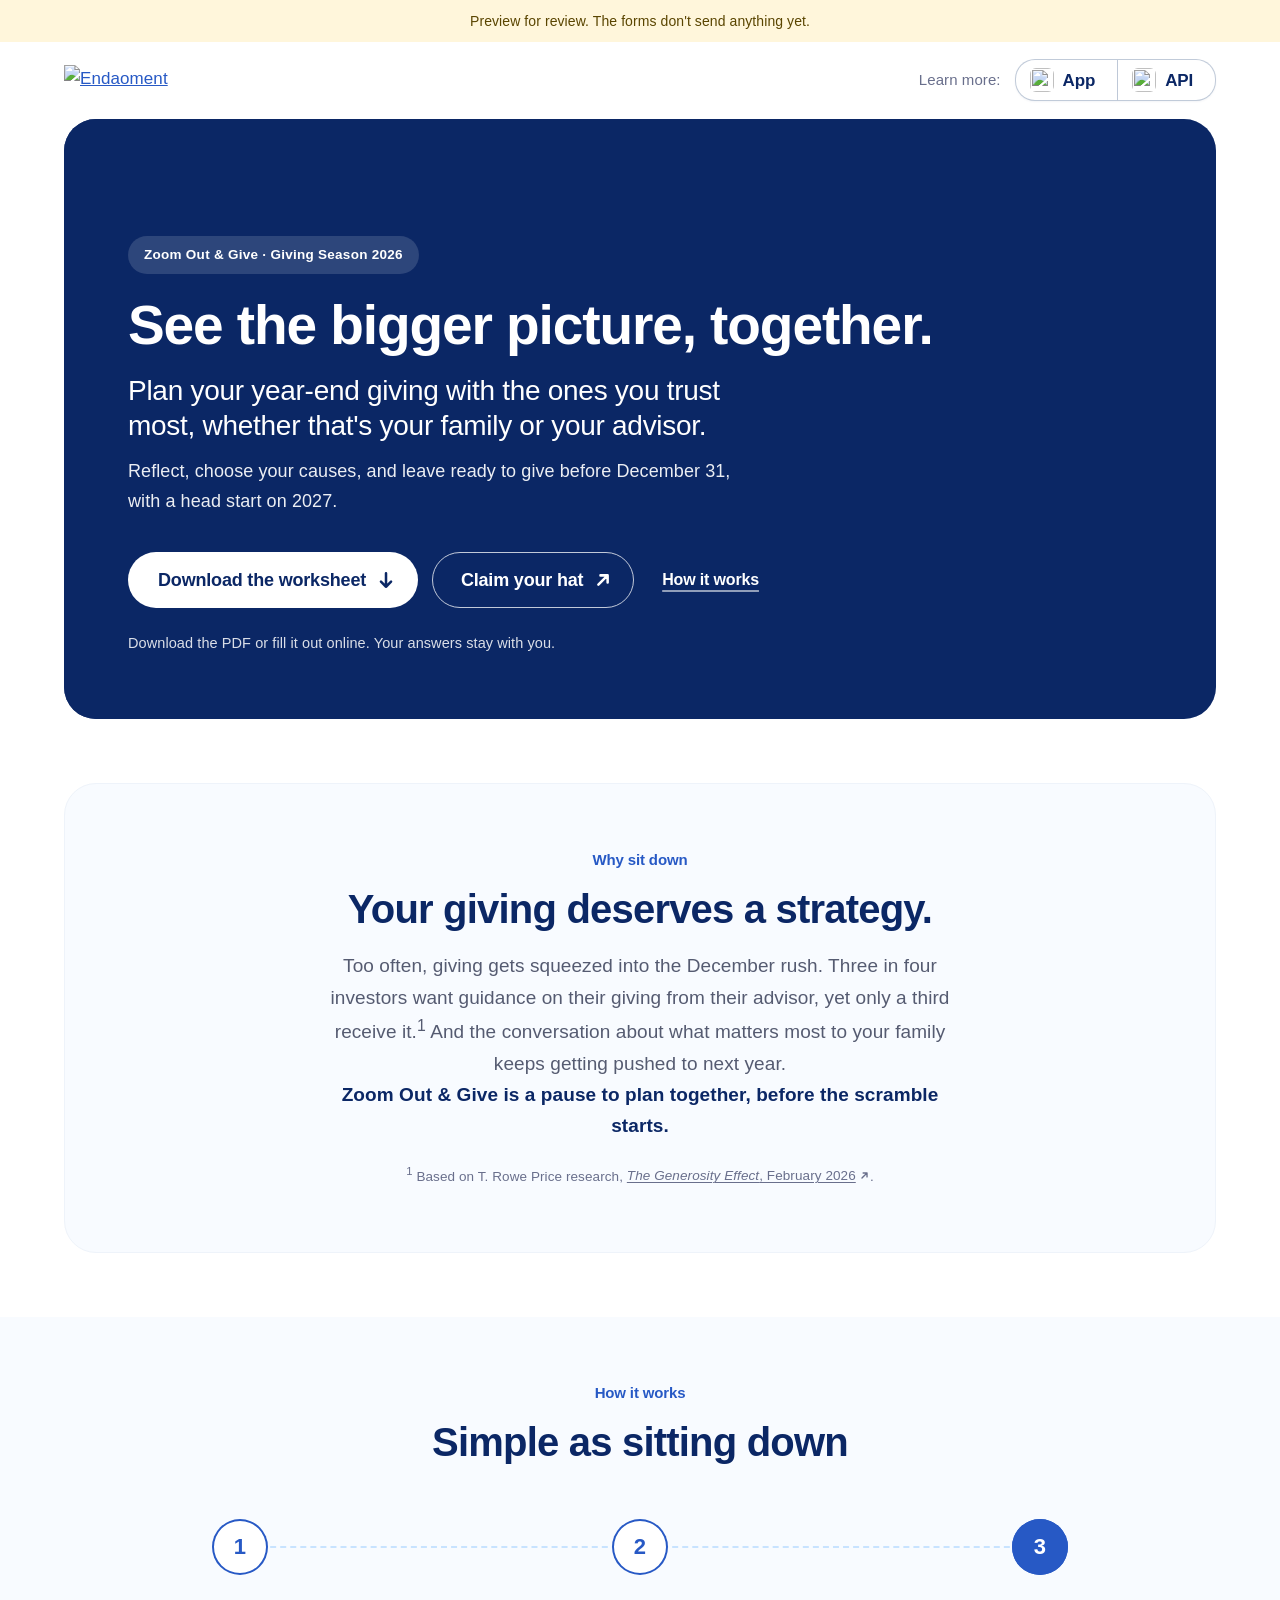
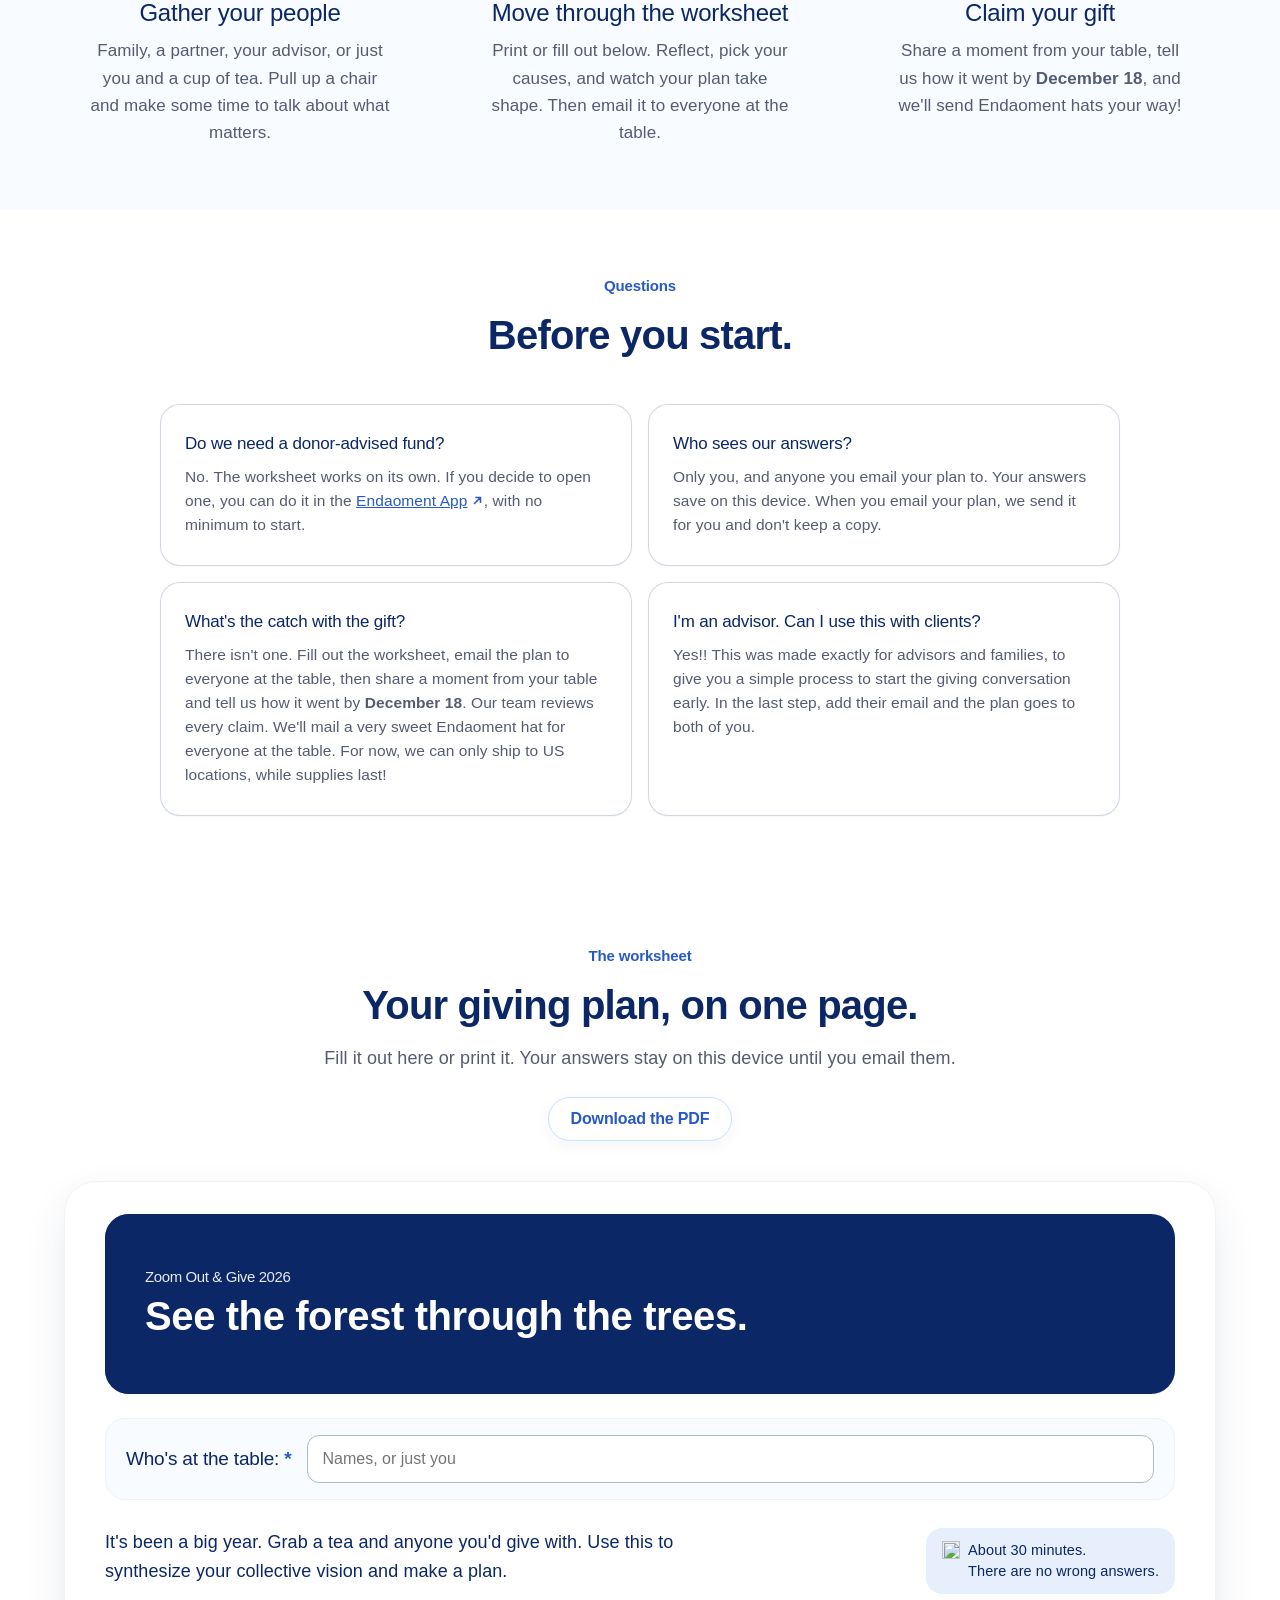
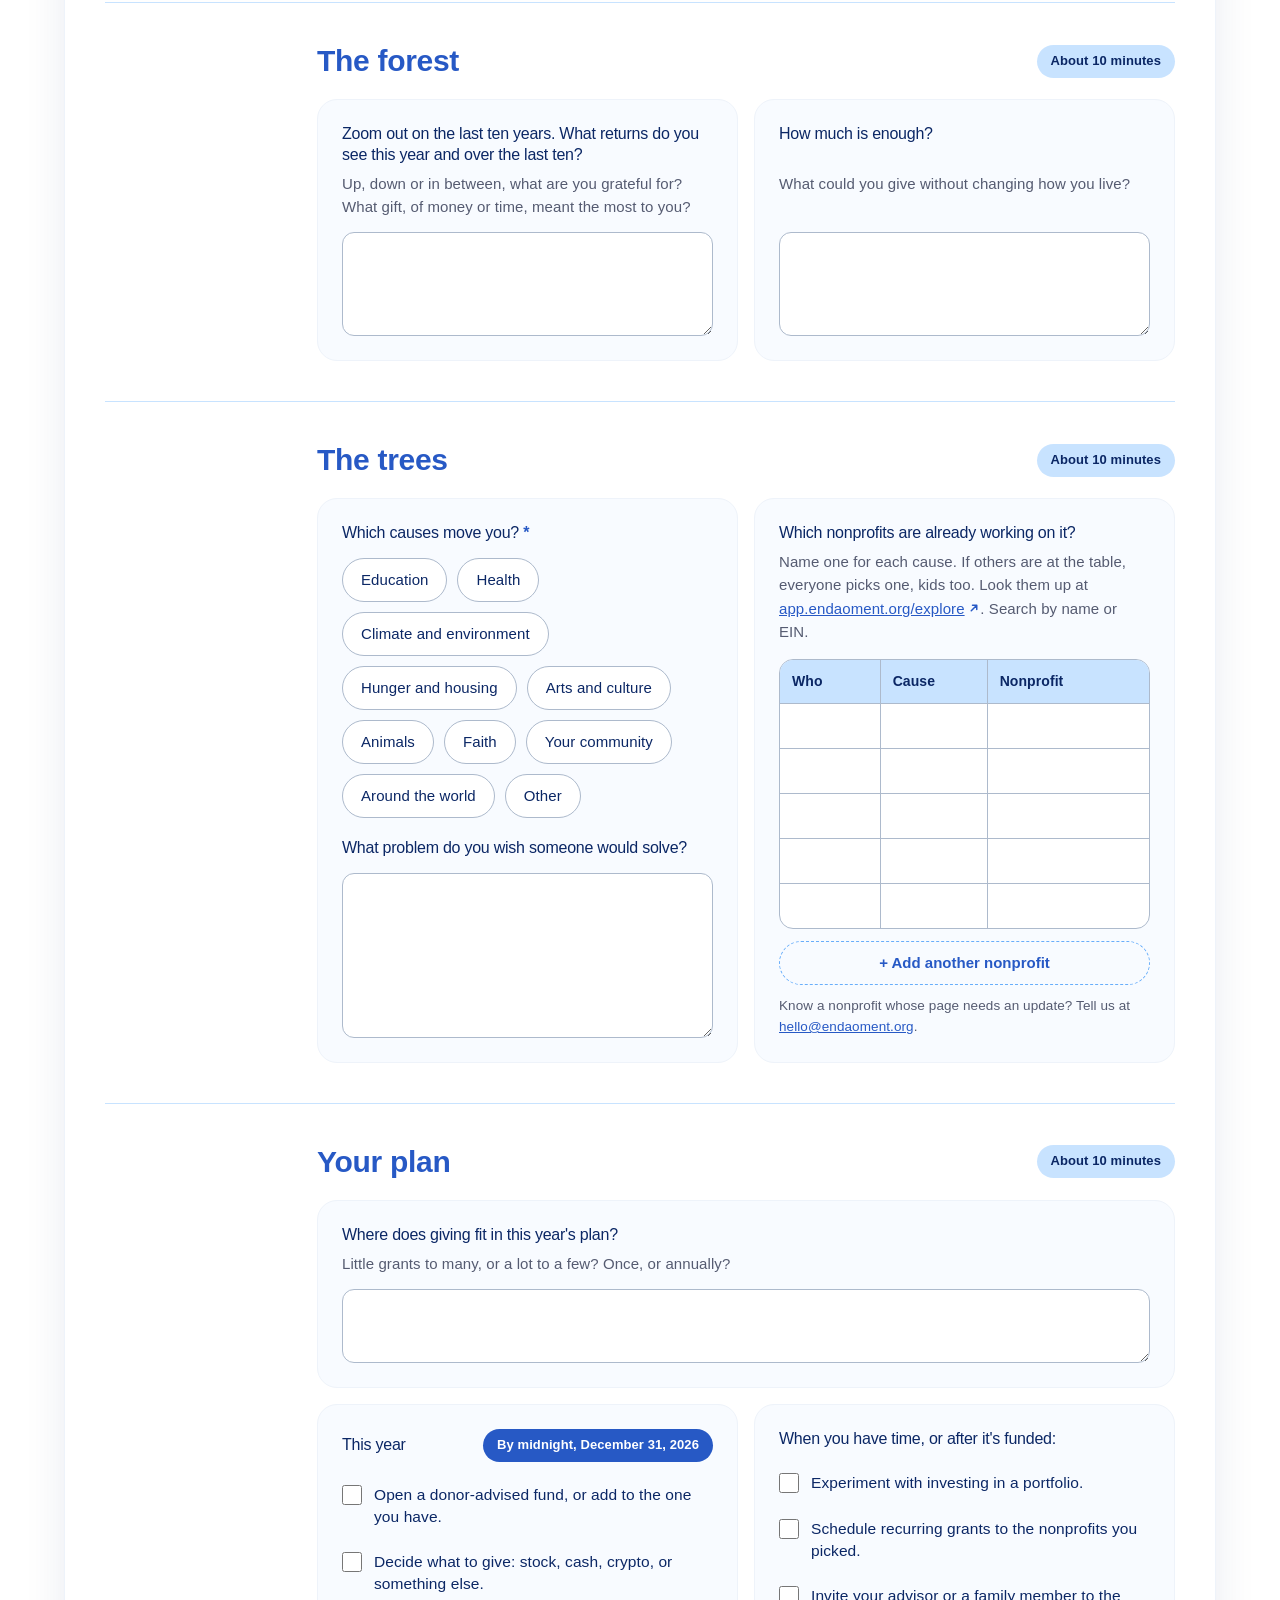
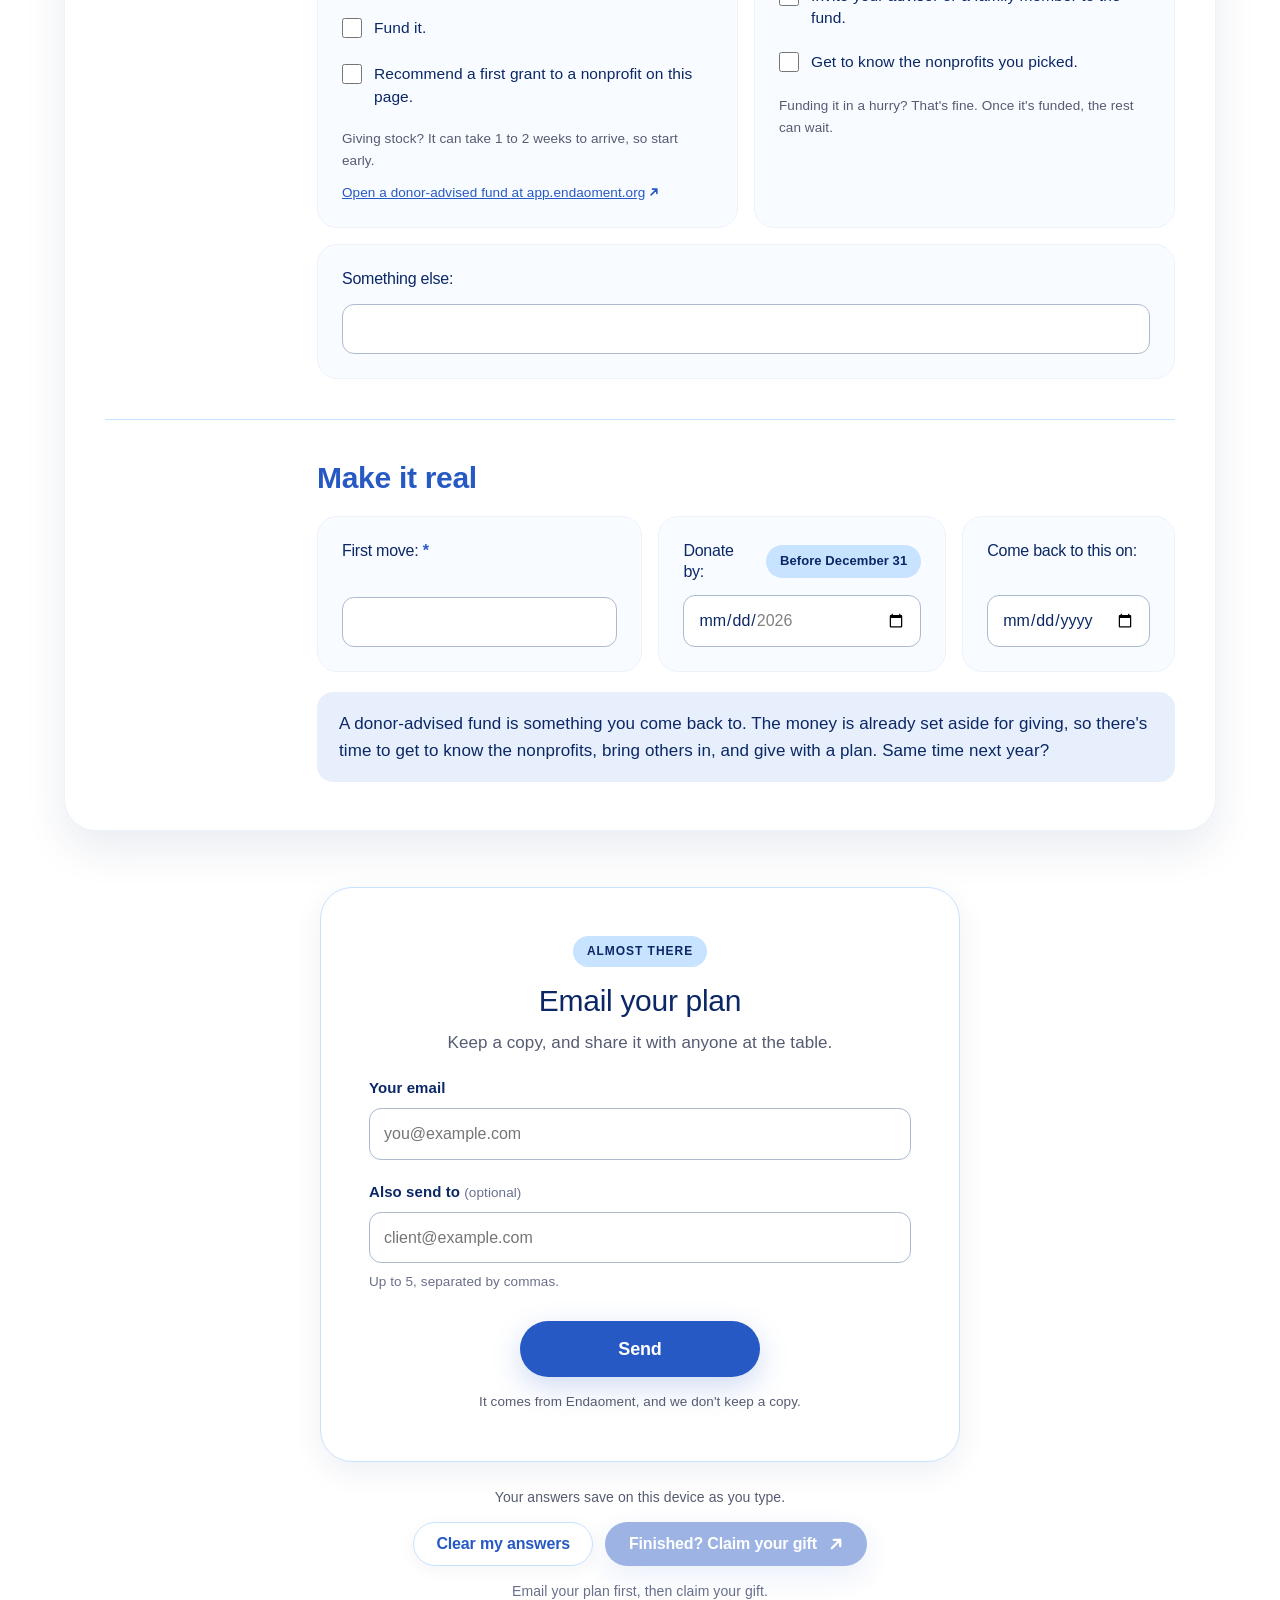
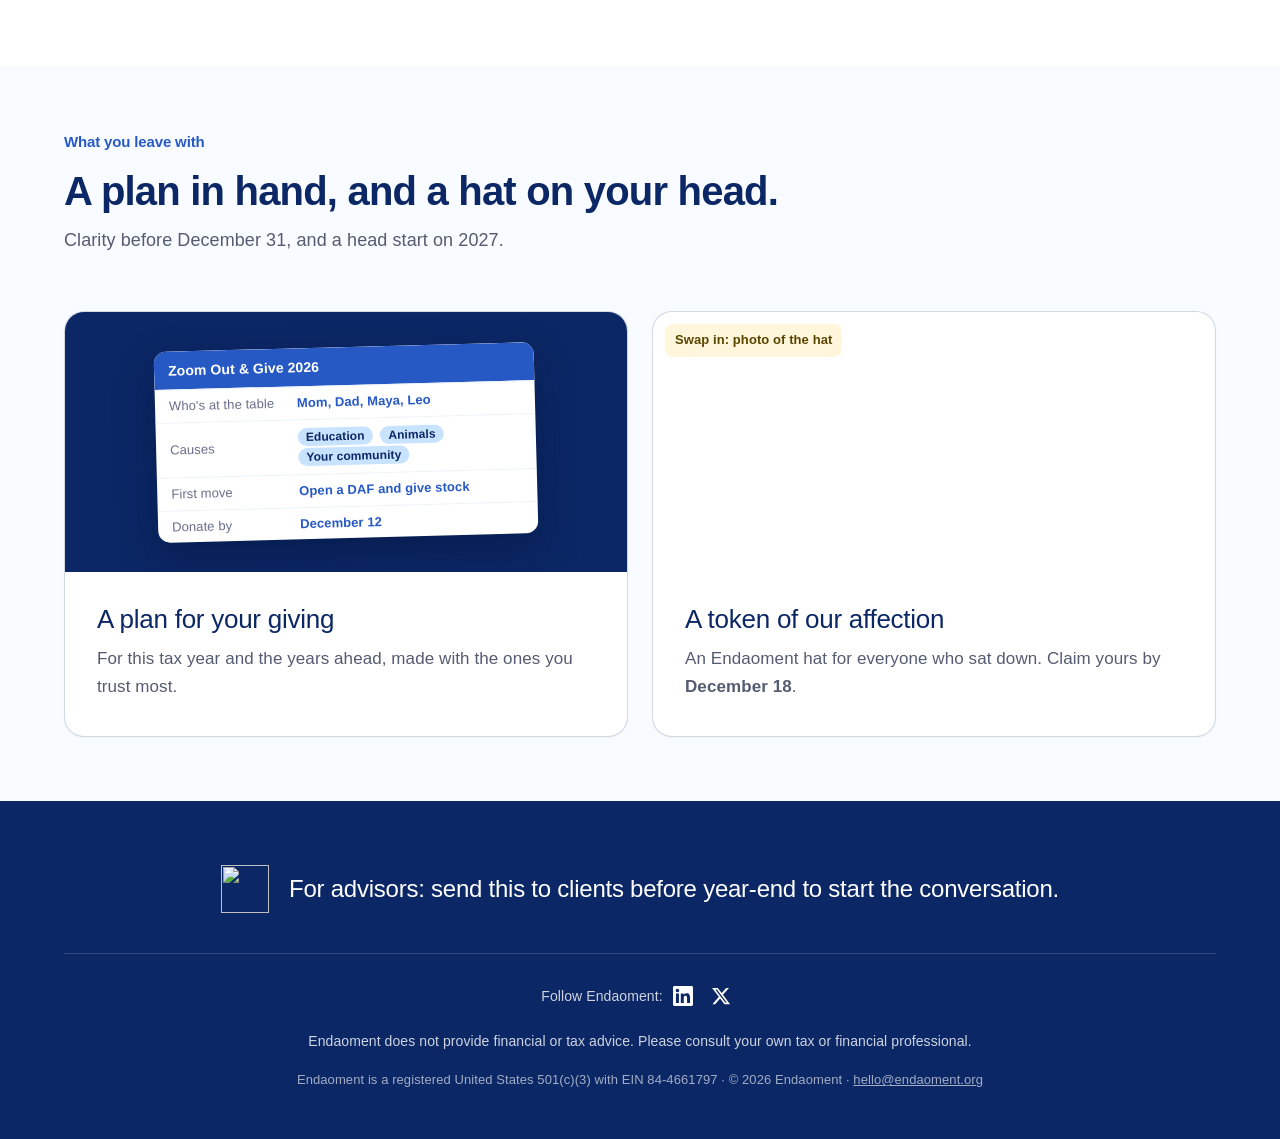
==== commit e1f7d726: "Hero label: Giving Season 2026 in bold" ====
--- a/index.html
+++ b/index.html
@@ -17,7 +17,7 @@
 <meta name="robots" content="noindex">
 <meta name="color-scheme" content="light">
 <link rel="preload" href="assets/forest.webp" as="image" type="image/webp">
-<link rel="stylesheet" href="assets/site.css?v=boldnotyet">
+<link rel="stylesheet" href="assets/site.css?v=boldgs">
 </head>
 <body>
 <div class="preview-bar" id="preview-bar" hidden>Preview for review. The forms don't send anything yet.</div>
@@ -33,7 +33,7 @@
   <div class="wrap">
     <div class="hero">
       <div class="hero-inner">
-        <span class="kicker">Zoom Out &amp; Give · Giving Season 2026</span>
+        <span class="kicker">Zoom Out &amp; Give · <strong>Giving Season 2026</strong></span>
         <h1>See the bigger picture, together.</h1>
         <p class="hero-what">Plan your year-end giving with the ones you trust most, whether that's your family or your advisor.</p>
         <p class="lede">Reflect, choose your causes, and leave ready to give before December 31, with a head start on 2027.</p>
@@ -511,6 +511,6 @@
 
 </script>
 <script>(()=>{const h=document.querySelector(".site-head");if(!h)return;const f=()=>h.classList.toggle("scrolled",scrollY>4);addEventListener("scroll",f,{passive:true});f();})();</script>
-<script src="assets/edit-mode.js?v=boldnotyet"></script>
+<script src="assets/edit-mode.js?v=boldgs"></script>
 </body>
 </html>
--- a/assets/site.css
+++ b/assets/site.css
@@ -1012,6 +1012,24 @@
 
 /* Oct 29: claim page in two steps. Step 2 (Share your table) replaces the form in place; the example post sits under the fields. */
 #claim-form[hidden],.share-step[hidden]{display:none!important}
+/* Oct 29: step bar at the top of the claim card */
+.claim-steps{list-style:none;display:flex;align-items:center;justify-content:center;gap:10px;margin:0 0 22px;padding:0}
+.claim-steps .cs-line{flex:0 1 48px;height:2px;background:var(--slate-200, #dde2ee);border-radius:2px}
+.cs-step{display:inline-flex;align-items:center;gap:8px;background:none;border:0;padding:6px 4px;font:inherit;font-size:14.5px;font-weight:600;color:var(--slate-600, #6b7891);cursor:pointer}
+.cs-step .n{display:inline-grid;place-items:center;width:26px;height:26px;border-radius:50%;border:1.5px solid currentColor;font-size:13px}
+.cs-step{font-weight:500}
+.cs-step.is-current{color:var(--blue-900);font-weight:700;background:var(--blue-050, #eef3fd);border-radius:999px;padding:6px 12px 6px 6px}
+.cs-step.is-current .n{background:var(--blue-700);border-color:var(--blue-700);color:var(--white)}
+.cs-step.is-done{color:var(--blue-700)}
+.cs-step.is-done:hover{color:var(--blue-900)}
+.cs-step.is-done .n{text-decoration:none}
+.cs-step:disabled{cursor:default;opacity:.7}
+.cs-step:focus-visible{outline:3px solid var(--blue-200);border-radius:8px}
+.claim-steps a.cs-step{text-decoration:none}
+.cs-step{white-space:nowrap}.cs-step .cs-short{display:none}
+@media (max-width:520px){.cs-step .cs-full{display:none}.cs-step .cs-short{display:inline}}
+main .claim-steps a.cs-step::after{content:none}
+@media (max-width:520px){.claim-steps{gap:4px}.cs-step{font-size:12.5px;gap:5px;padding:6px 2px}.cs-step.is-current{padding:5px 9px 5px 5px}.cs-step .n{width:22px;height:22px;font-size:12px}.claim-steps .cs-line{flex-basis:14px}}
 /* Oct 29: State dropdown drawn like the other fields (same height, border and focus), with the site's own chevron instead of the system one */
 .claim select{-webkit-appearance:none;appearance:none;min-height:52px;line-height:1.6;padding:12px 40px 12px 40px;background:var(--white) url("data:image/svg+xml,%3Csvg xmlns='http://www.w3.org/2000/svg' viewBox='0 0 24 24' fill='none' stroke='%230B2765' stroke-width='2.5' stroke-linecap='round' stroke-linejoin='round'%3E%3Cpath d='M6 9l6 6 6-6'/%3E%3C/svg%3E") no-repeat right 14px center/16px 16px;cursor:pointer}
 .claim select:focus{outline:3px solid var(--blue-200);border-color:var(--blue-700)}
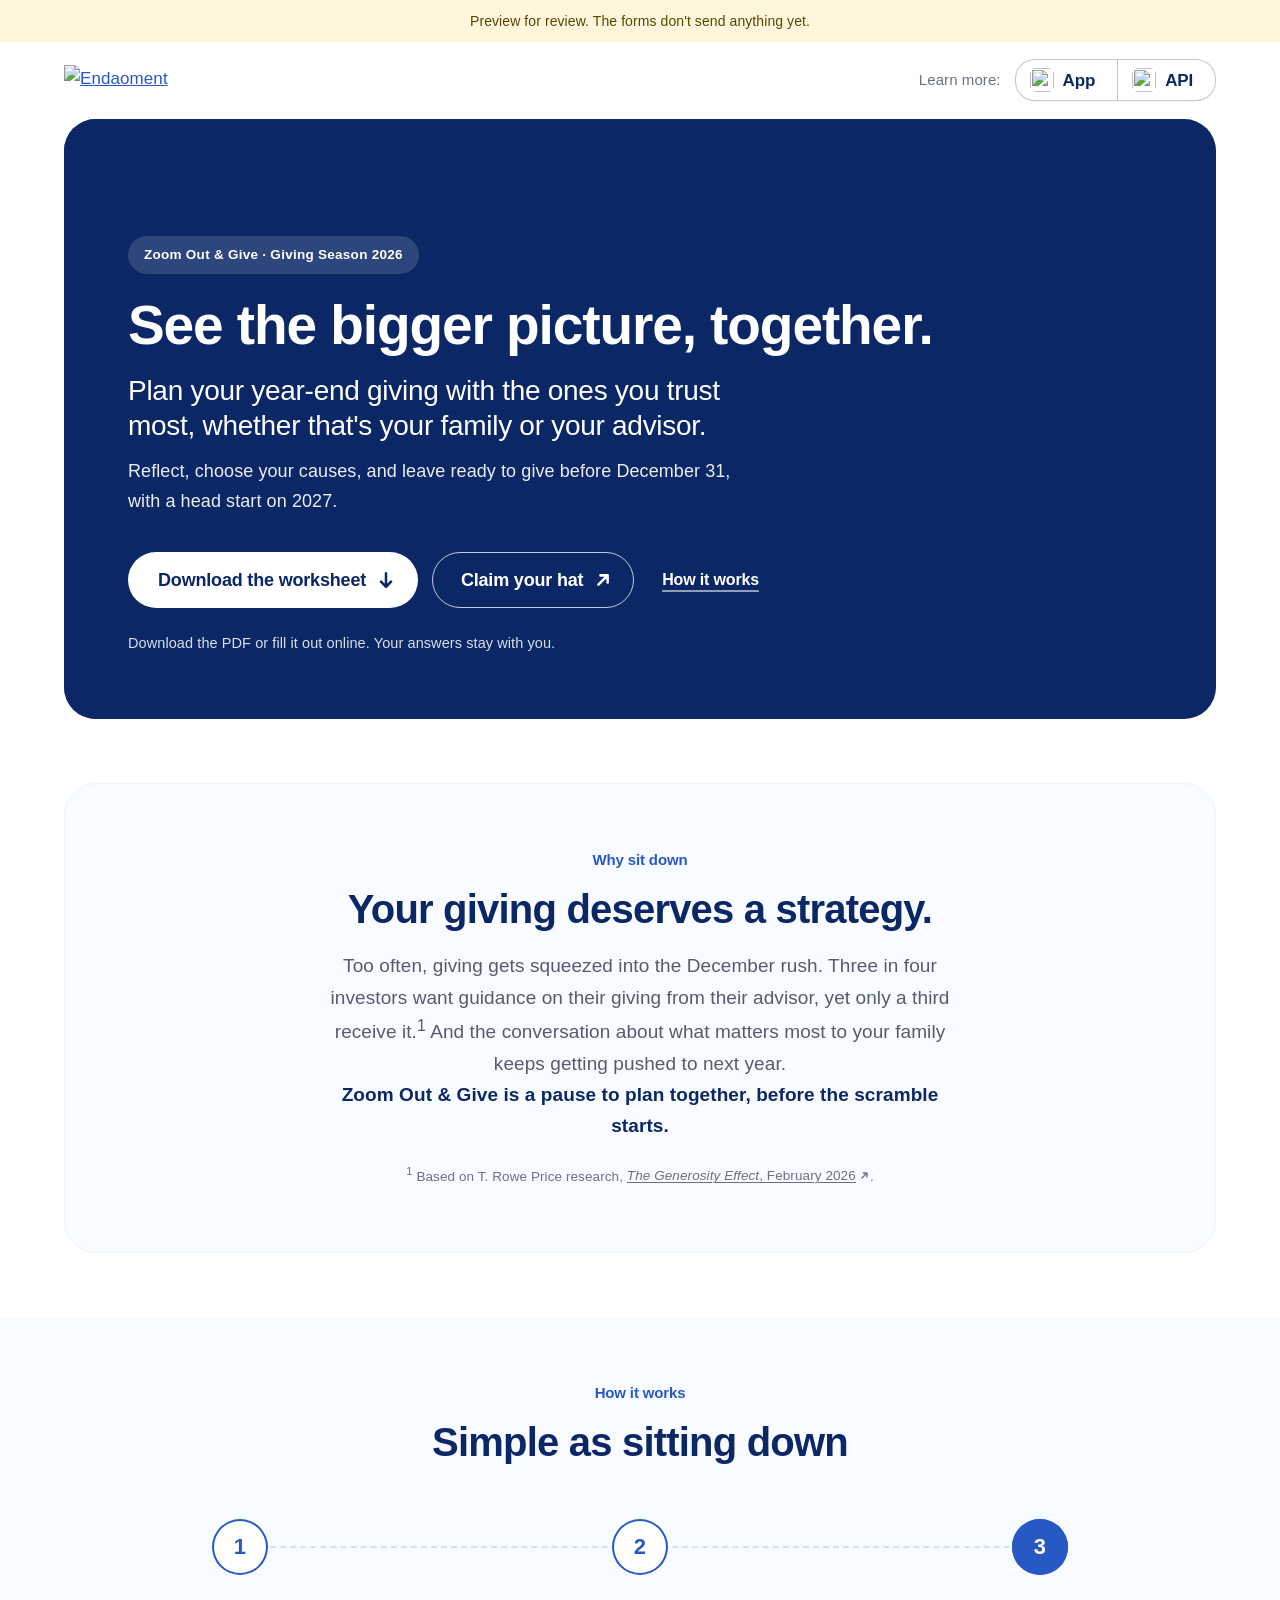
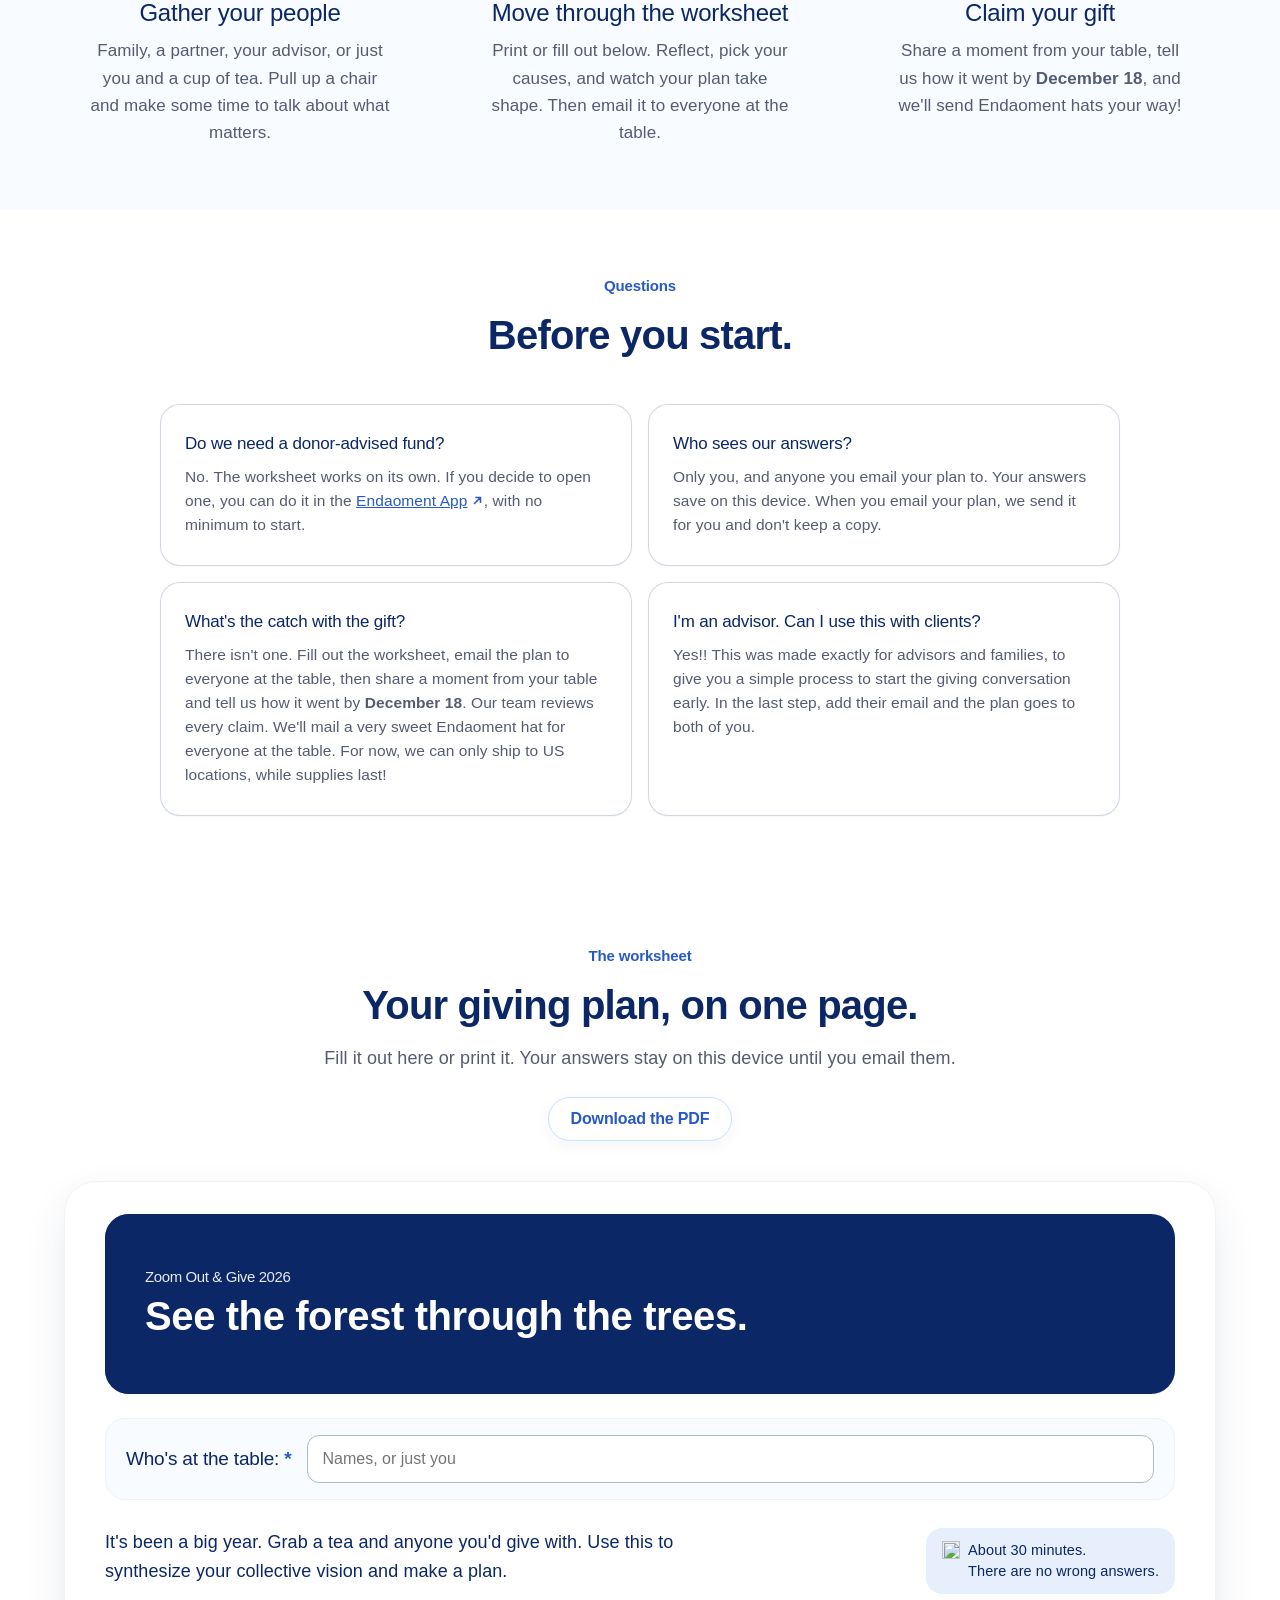
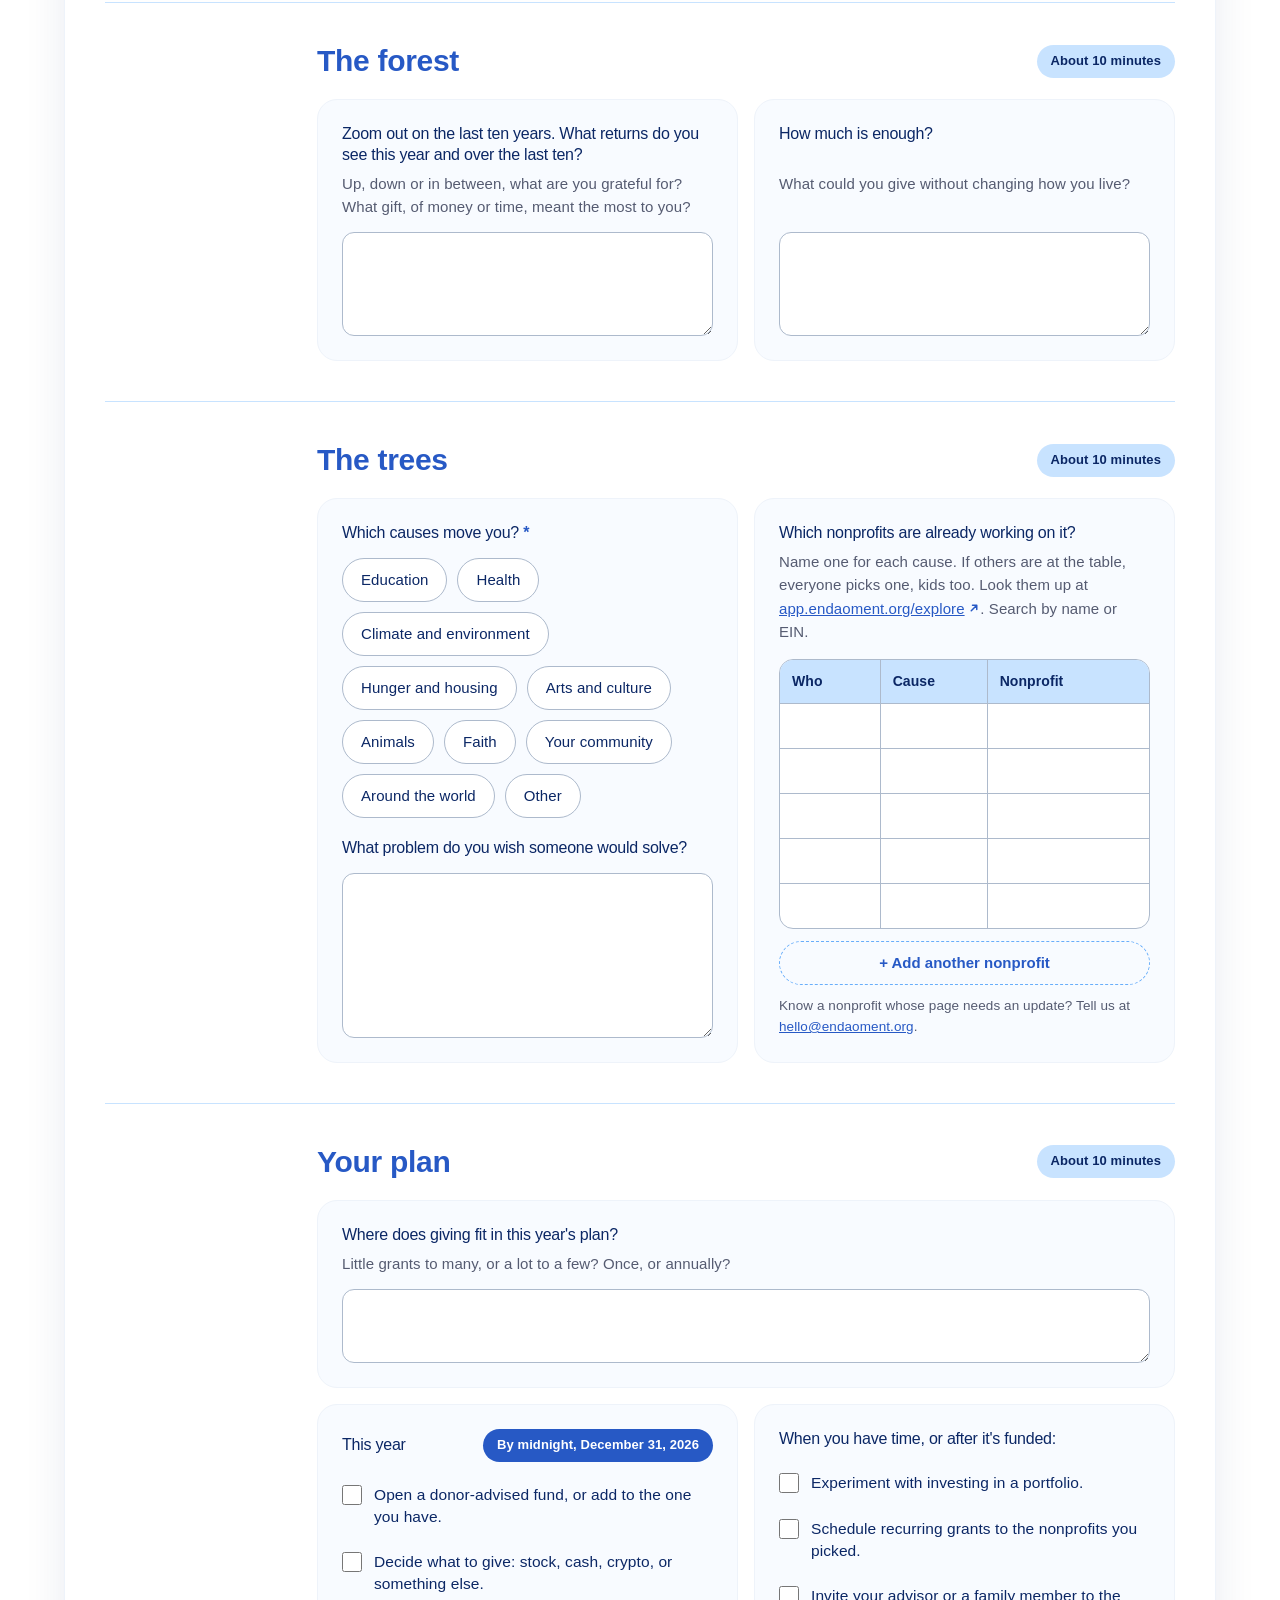
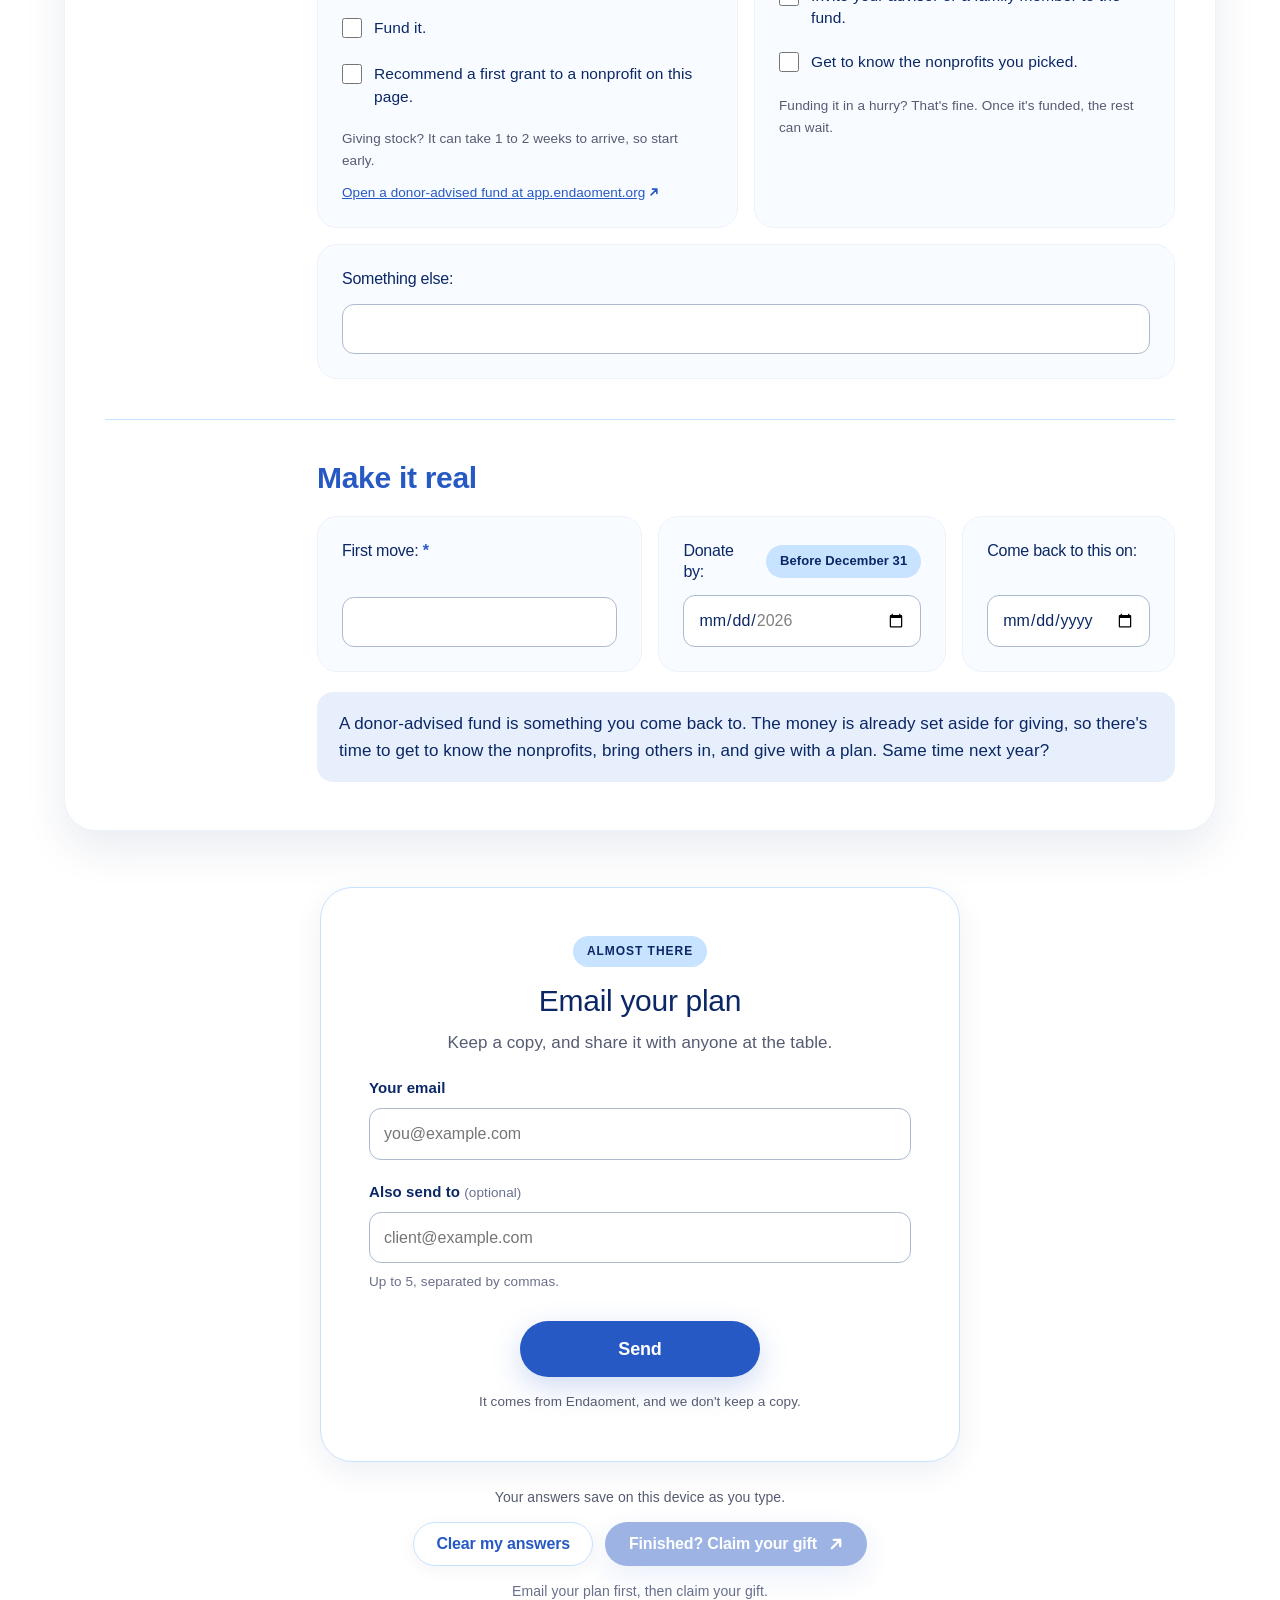
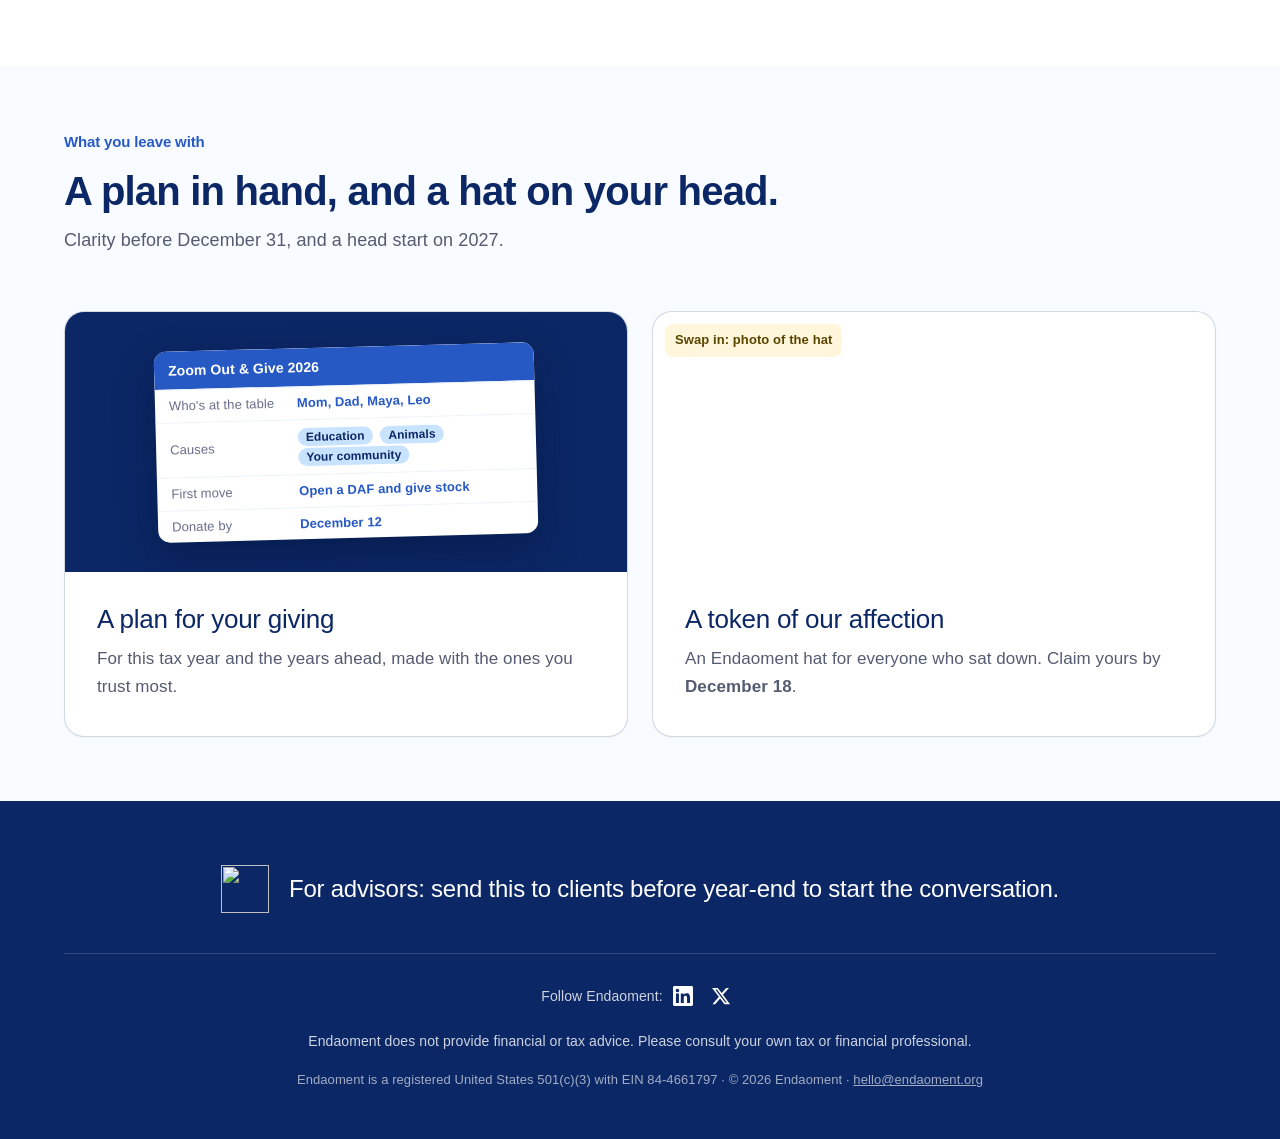
==== commit f6938a75: "Hero label: back to regular weight" ====
--- a/index.html
+++ b/index.html
@@ -17,7 +17,7 @@
 <meta name="robots" content="noindex">
 <meta name="color-scheme" content="light">
 <link rel="preload" href="assets/forest.webp" as="image" type="image/webp">
-<link rel="stylesheet" href="assets/site.css?v=boldgs">
+<link rel="stylesheet" href="assets/site.css?v=unboldgs">
 </head>
 <body>
 <div class="preview-bar" id="preview-bar" hidden>Preview for review. The forms don't send anything yet.</div>
@@ -33,7 +33,7 @@
   <div class="wrap">
     <div class="hero">
       <div class="hero-inner">
-        <span class="kicker">Zoom Out &amp; Give · <strong>Giving Season 2026</strong></span>
+        <span class="kicker">Zoom Out &amp; Give · Giving Season 2026</span>
         <h1>See the bigger picture, together.</h1>
         <p class="hero-what">Plan your year-end giving with the ones you trust most, whether that's your family or your advisor.</p>
         <p class="lede">Reflect, choose your causes, and leave ready to give before December 31, with a head start on 2027.</p>
@@ -511,6 +511,6 @@
 
 </script>
 <script>(()=>{const h=document.querySelector(".site-head");if(!h)return;const f=()=>h.classList.toggle("scrolled",scrollY>4);addEventListener("scroll",f,{passive:true});f();})();</script>
-<script src="assets/edit-mode.js?v=boldgs"></script>
+<script src="assets/edit-mode.js?v=unboldgs"></script>
 </body>
 </html>
